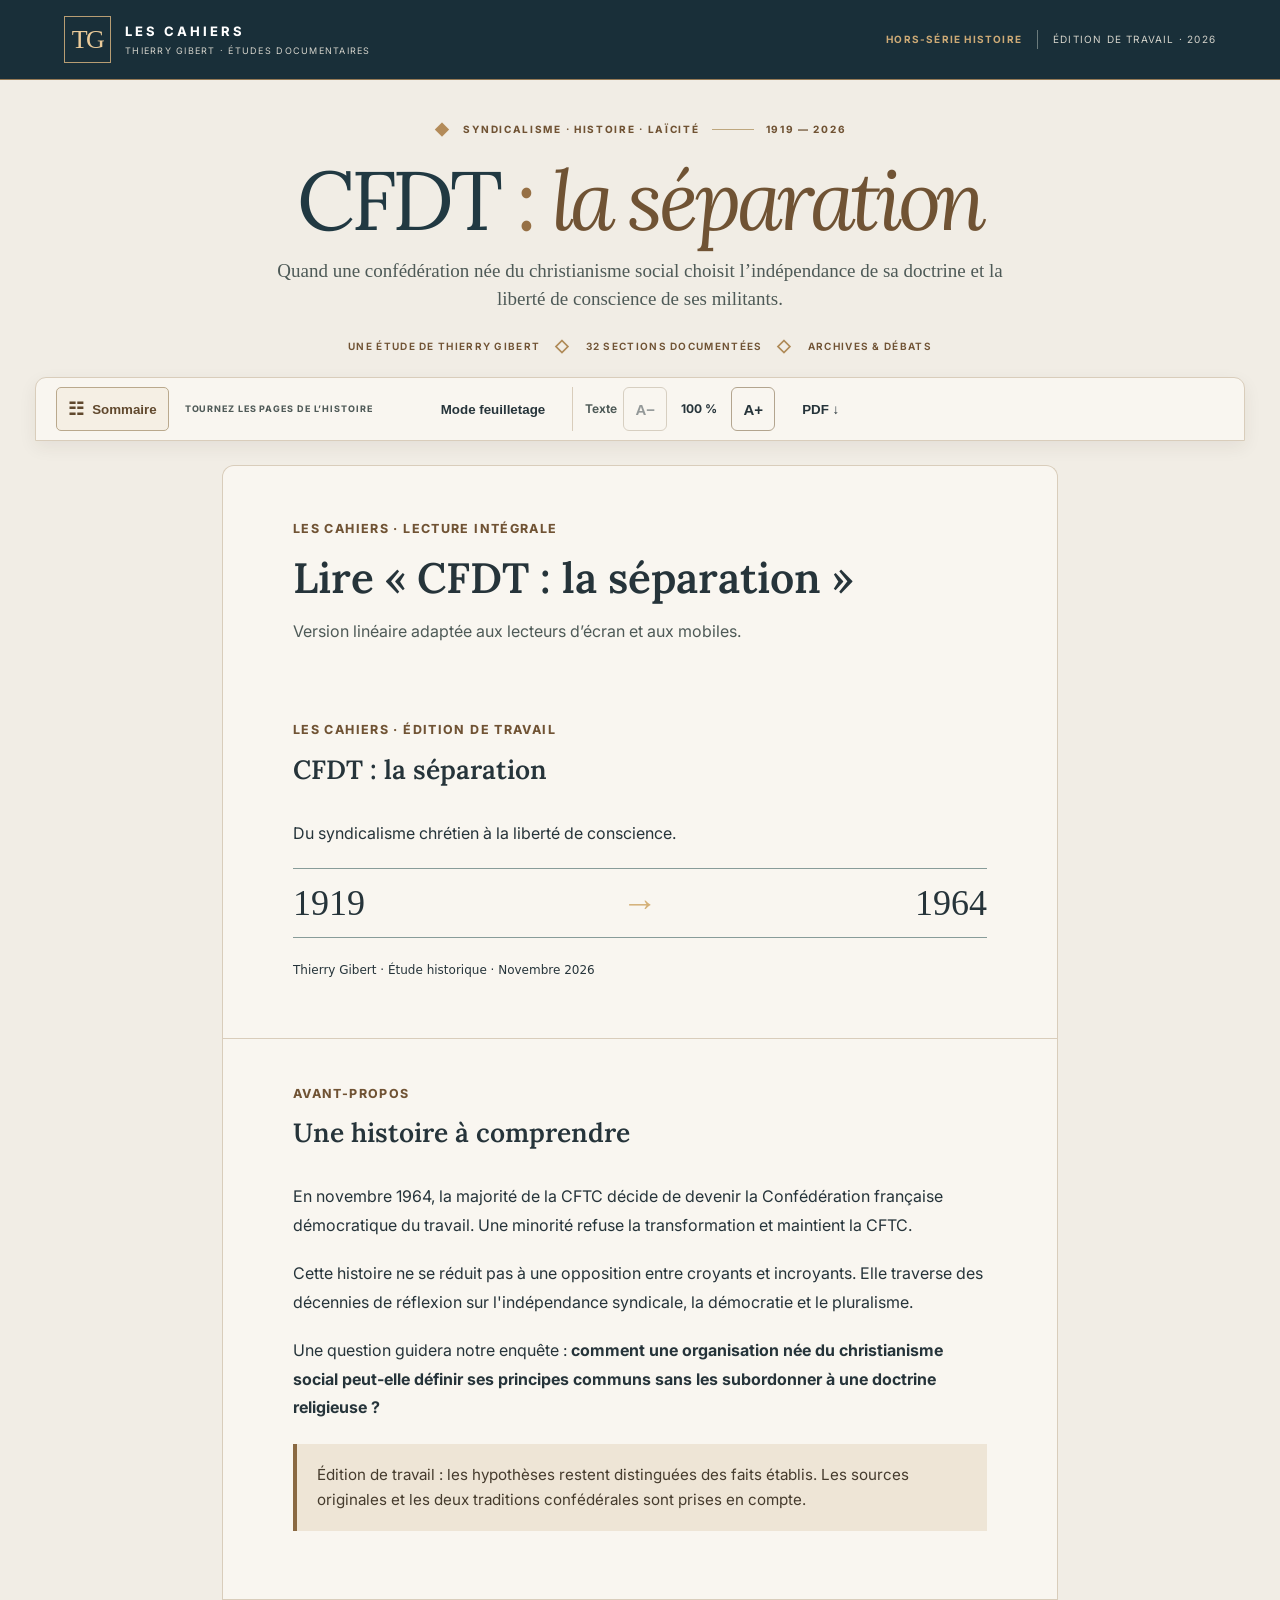
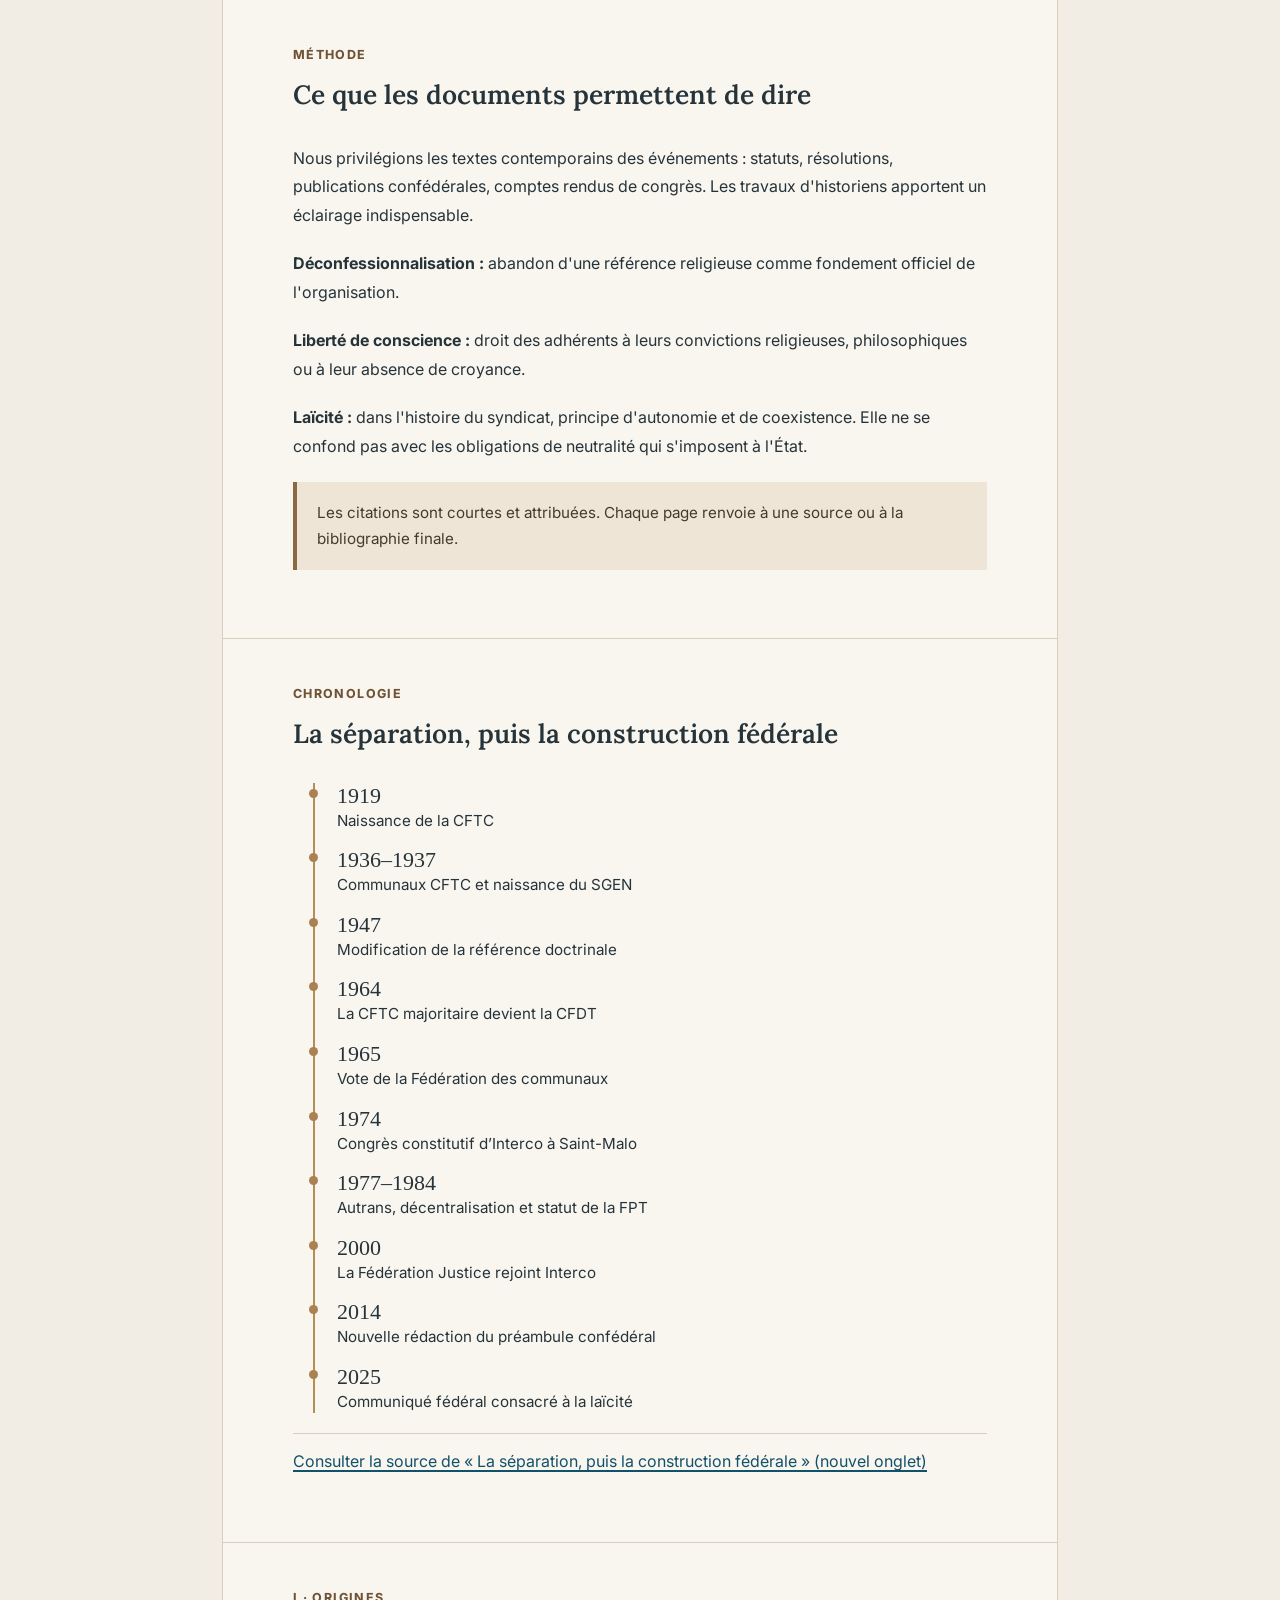
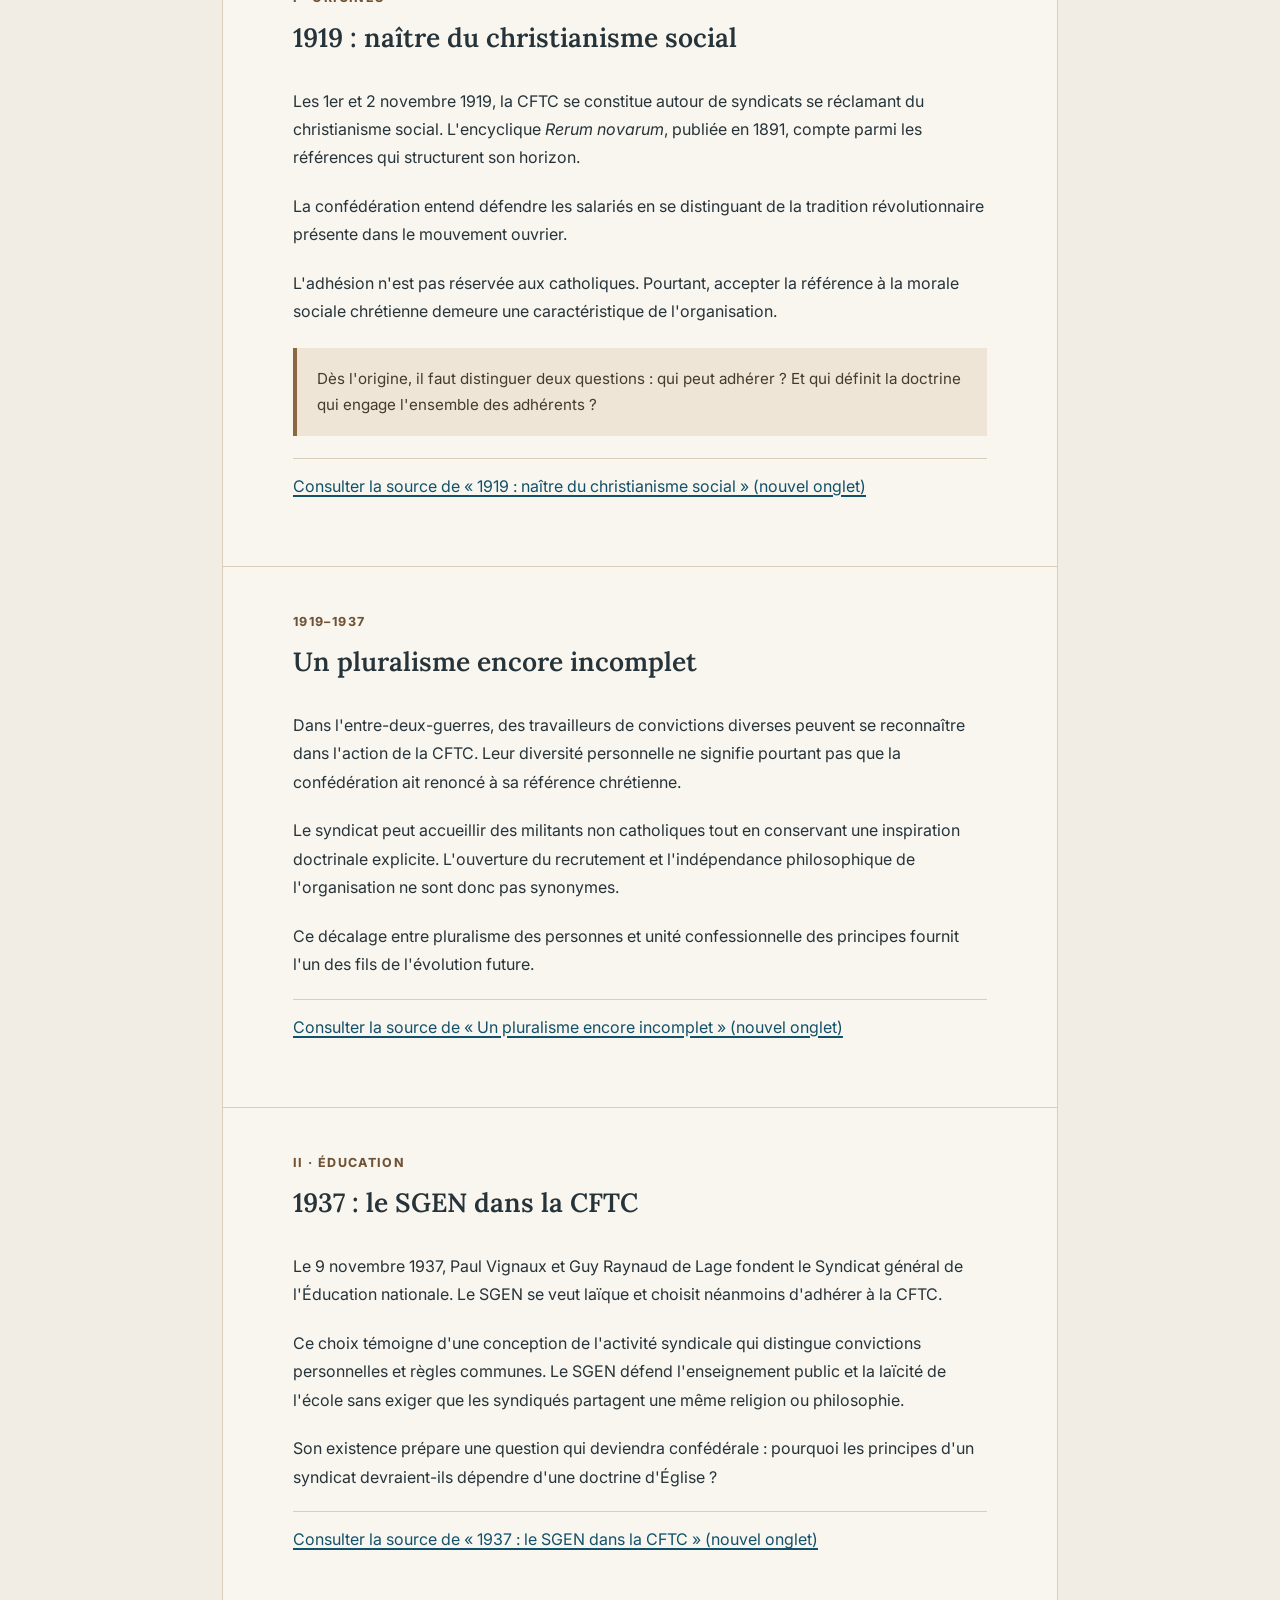
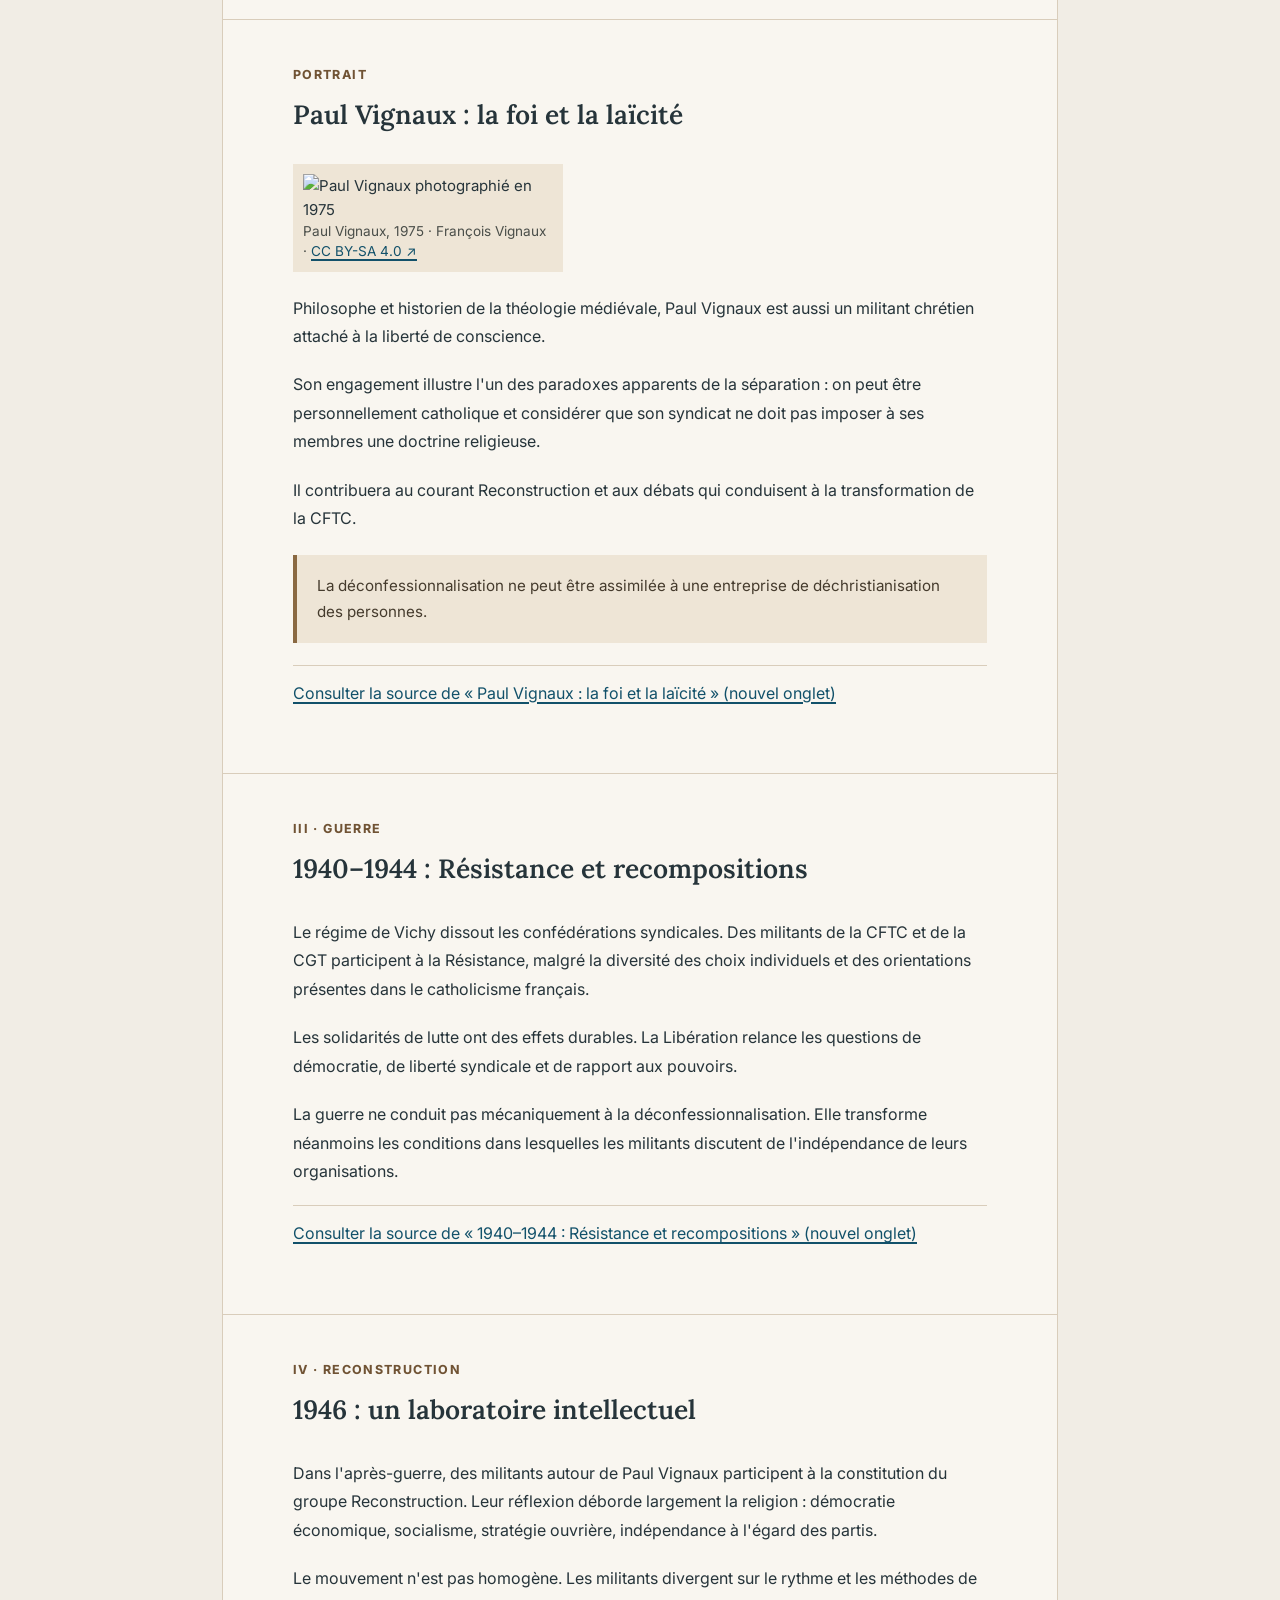
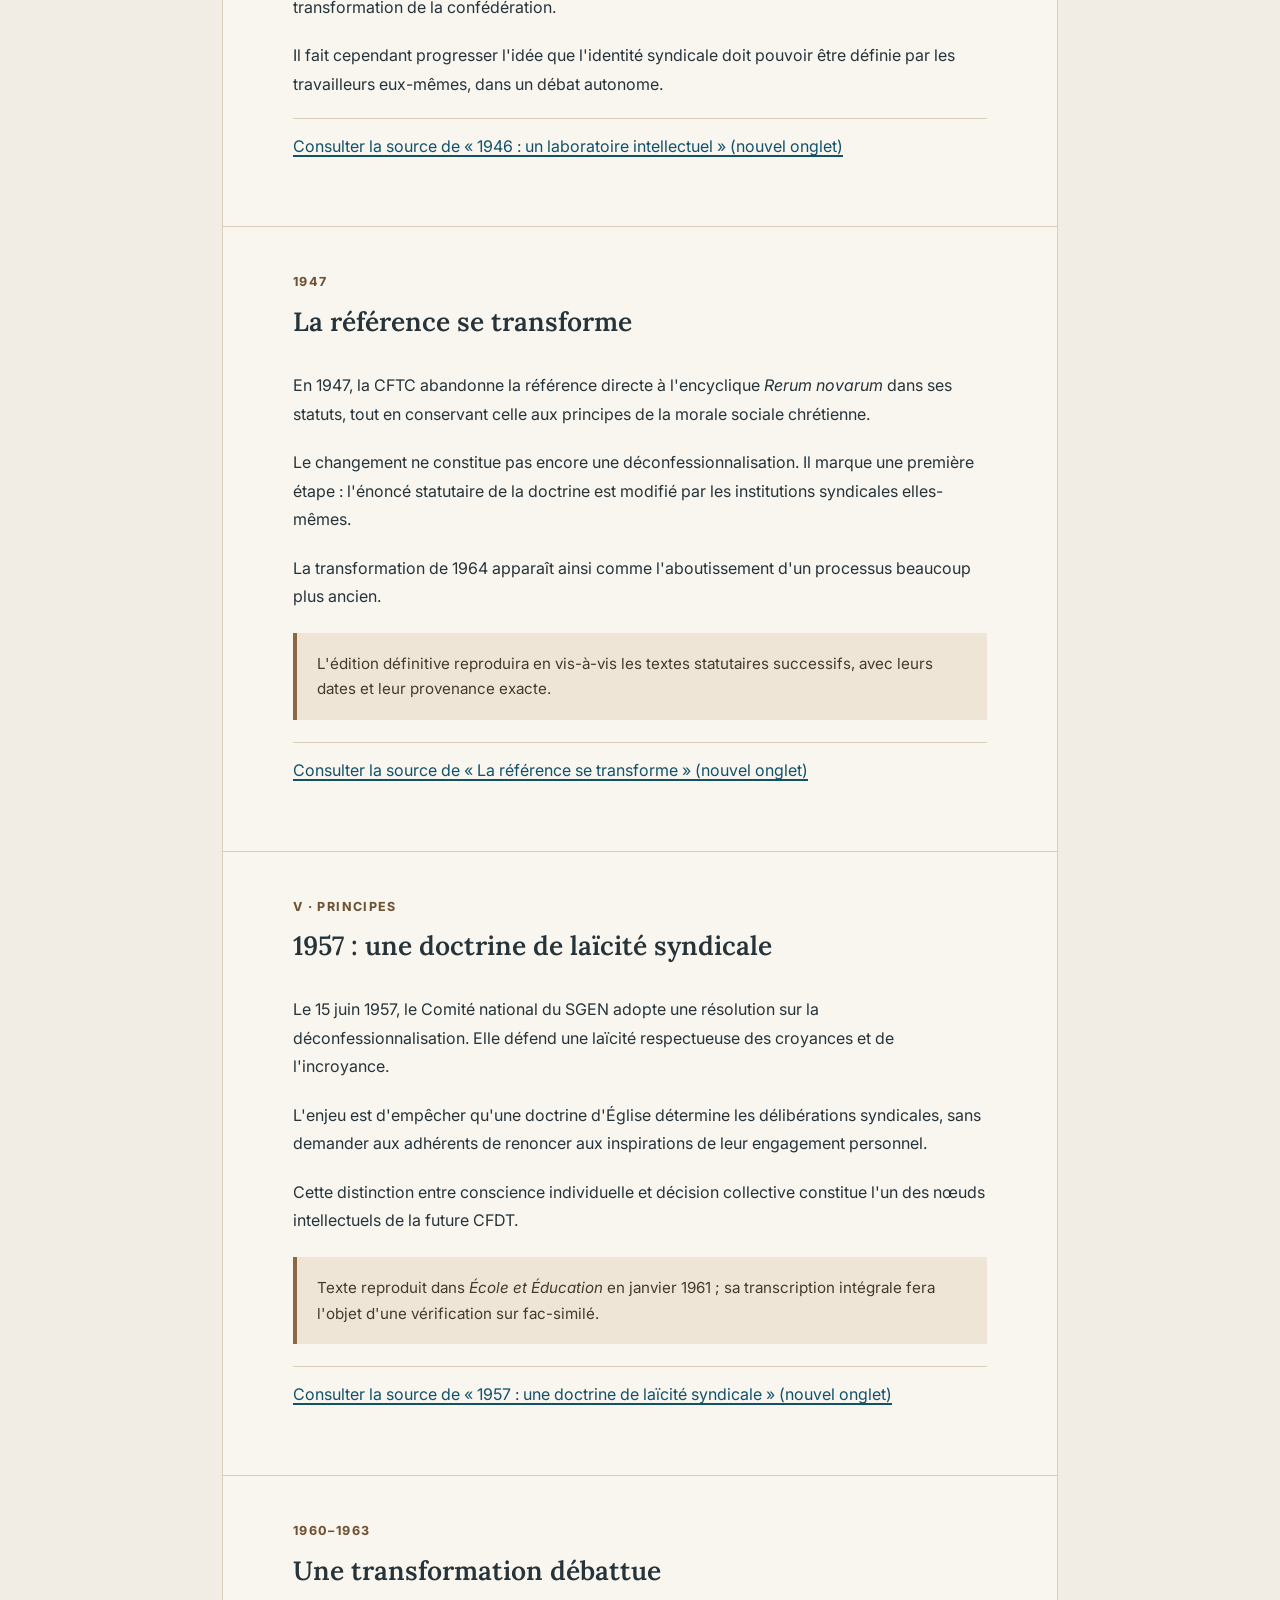
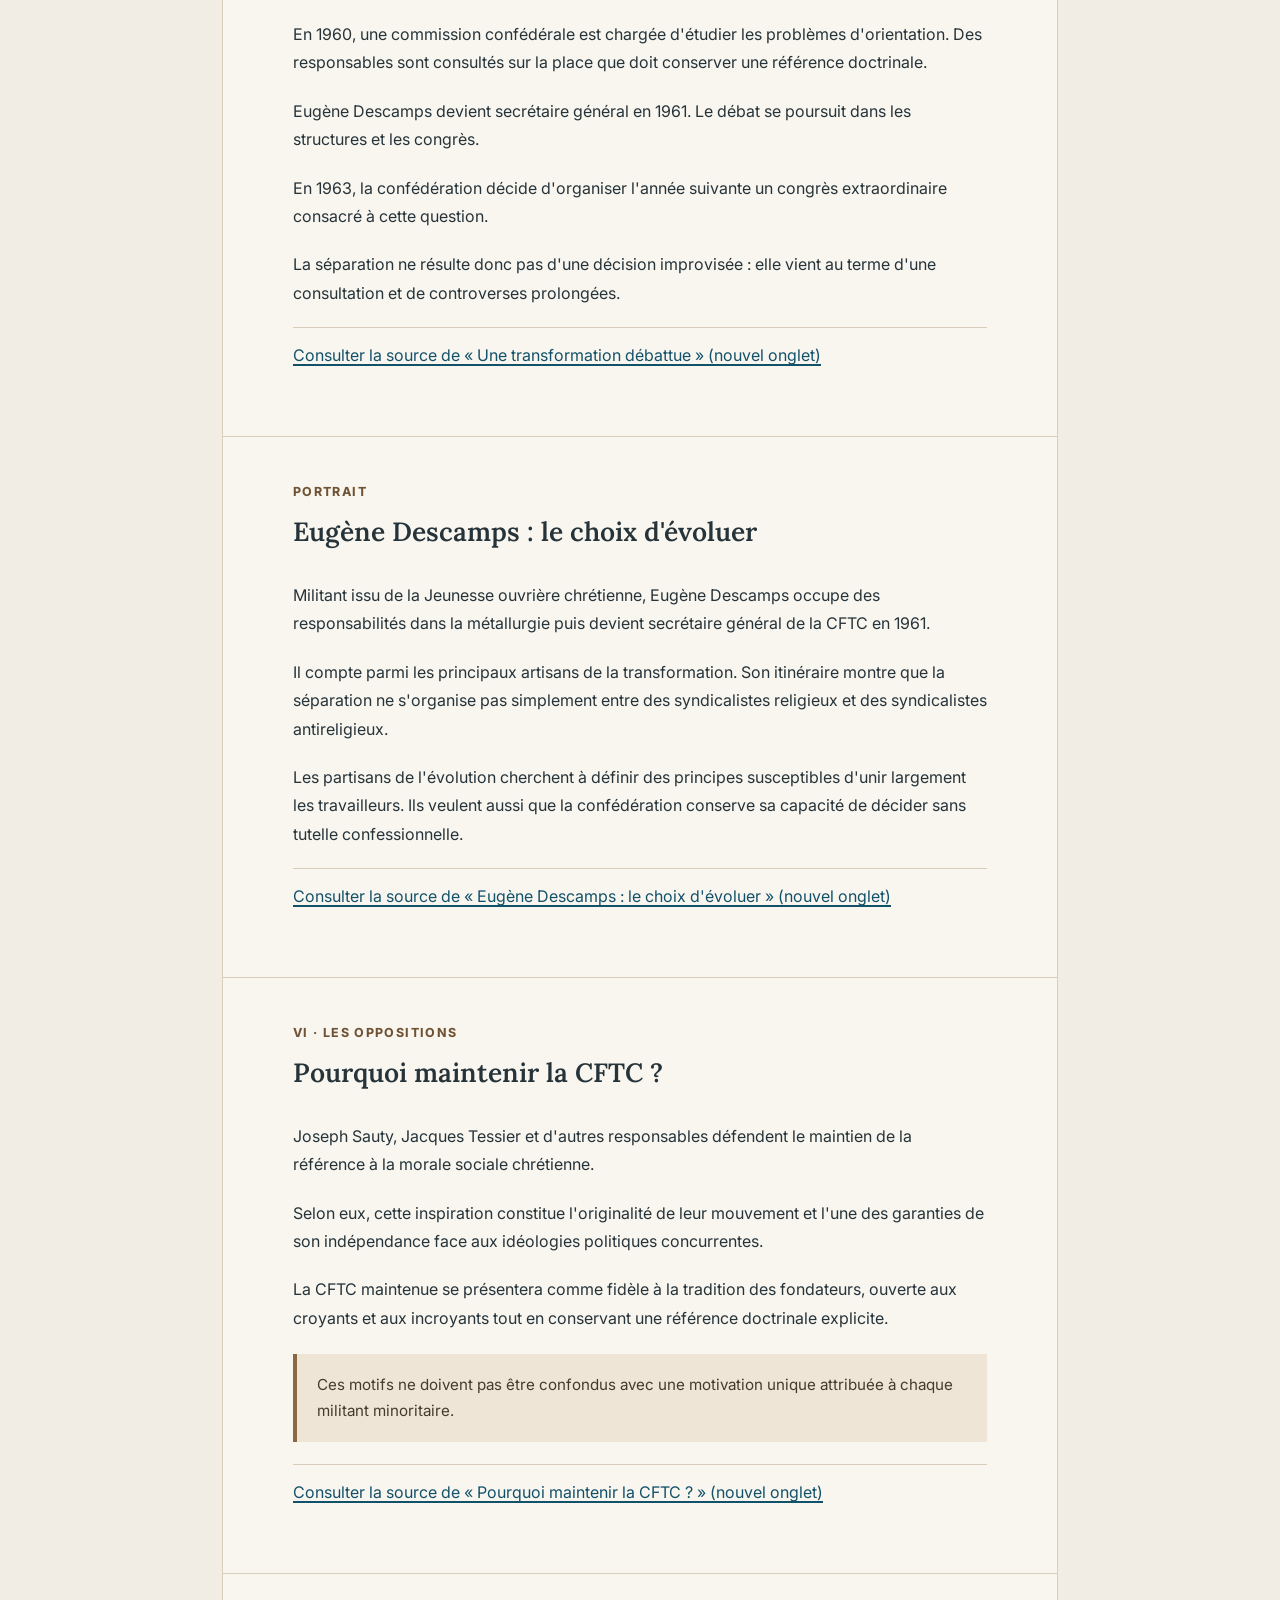
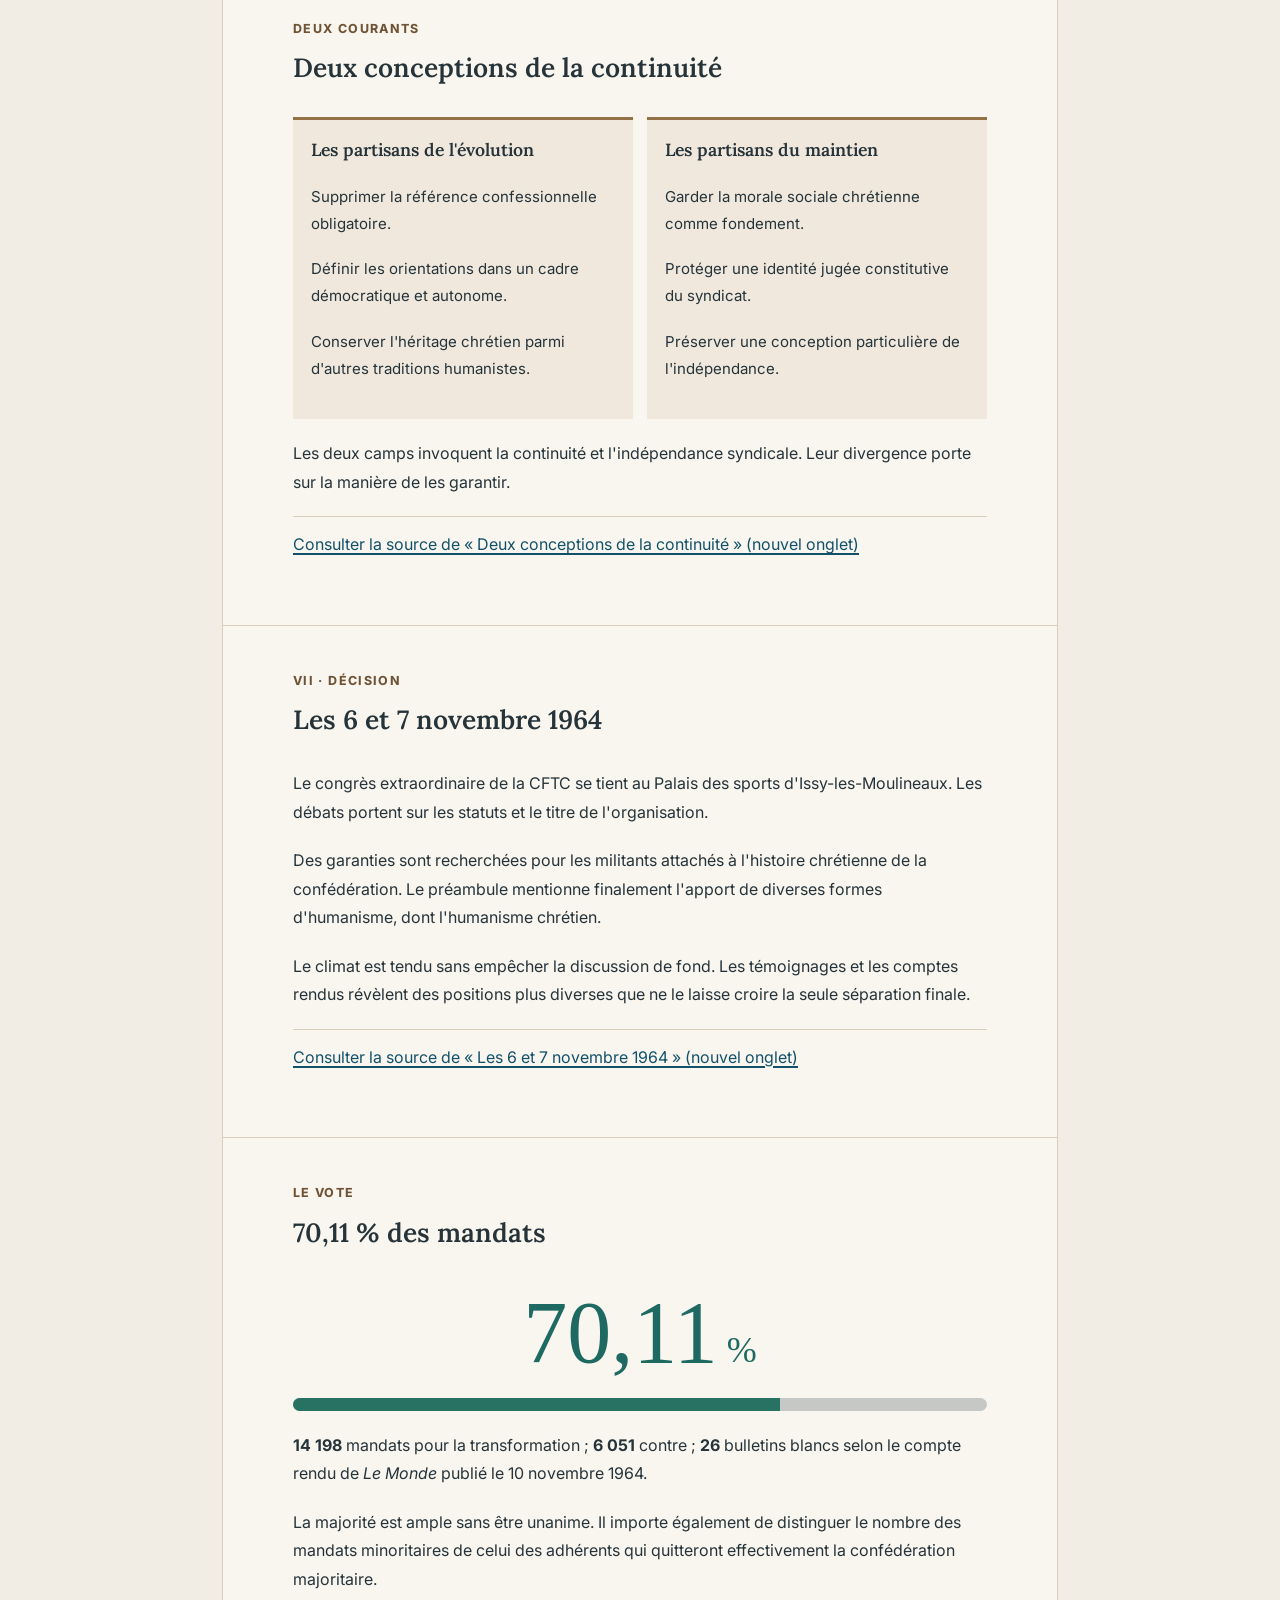
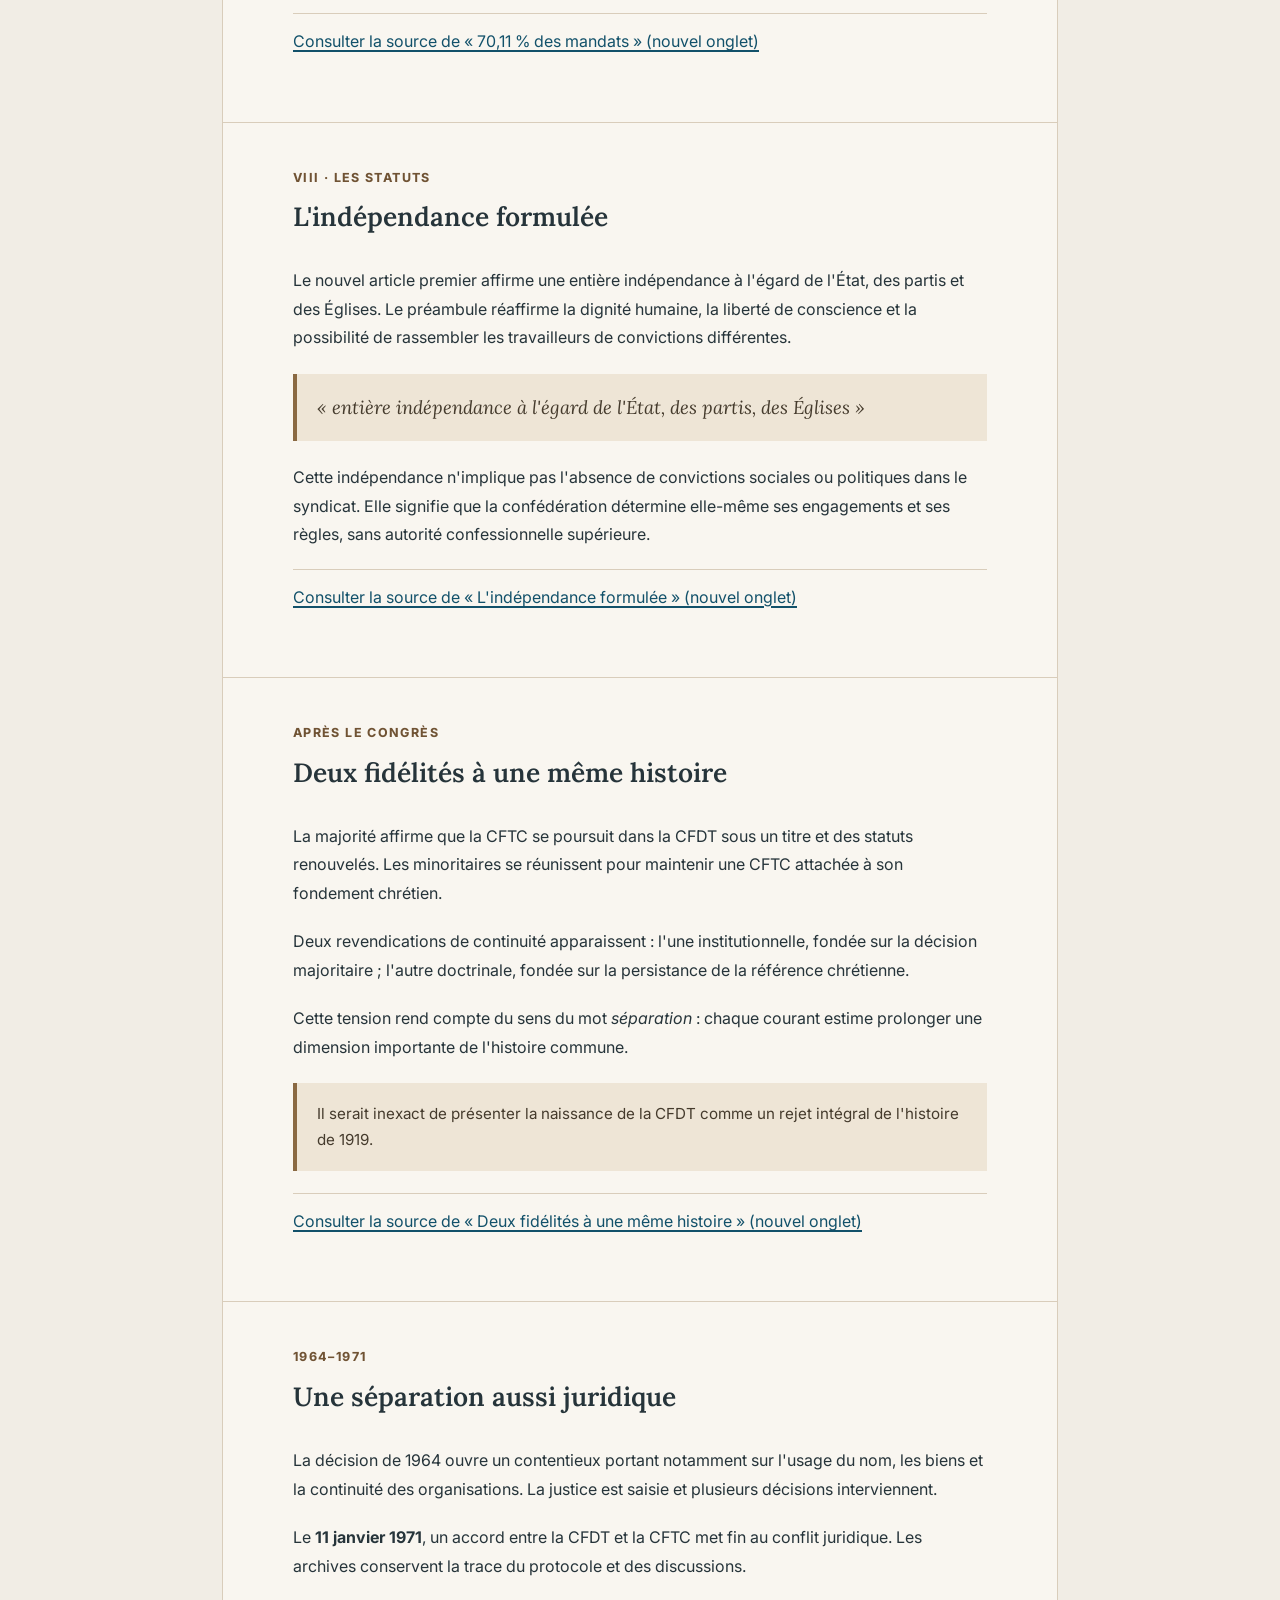
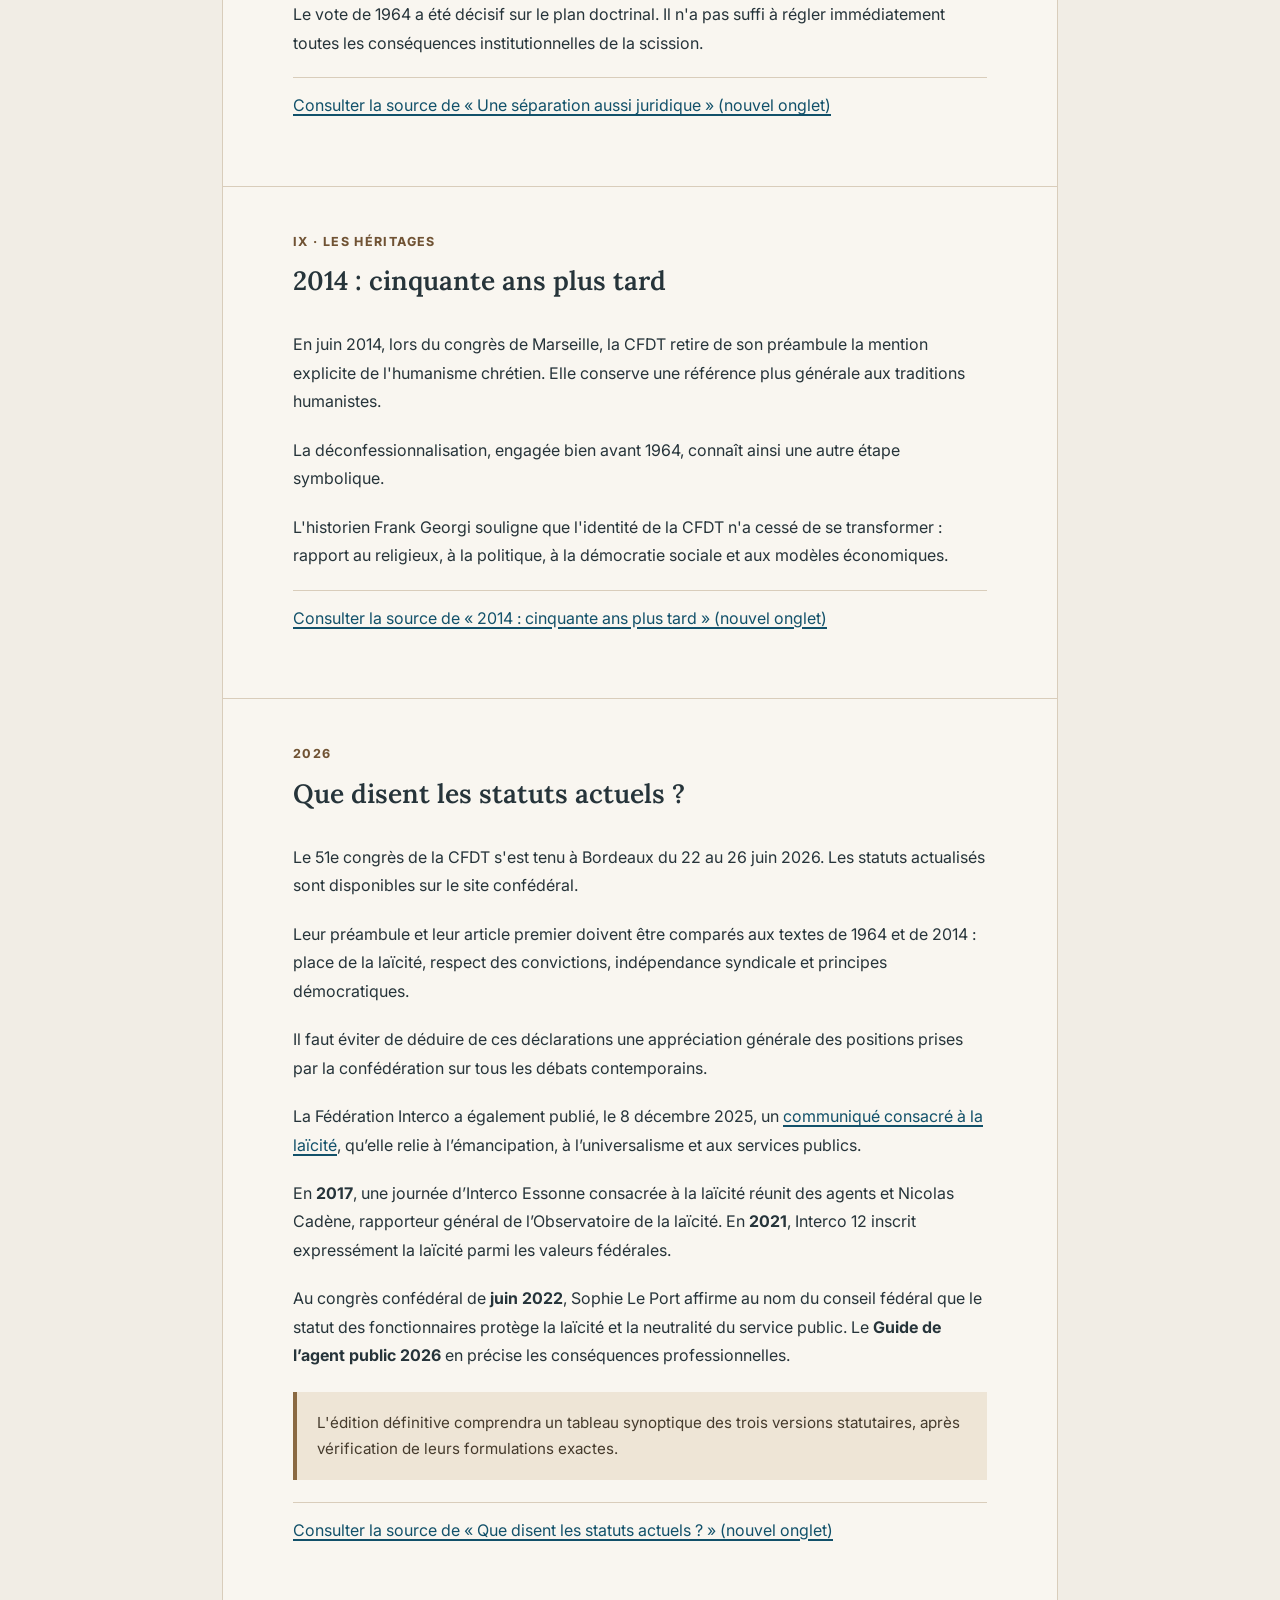
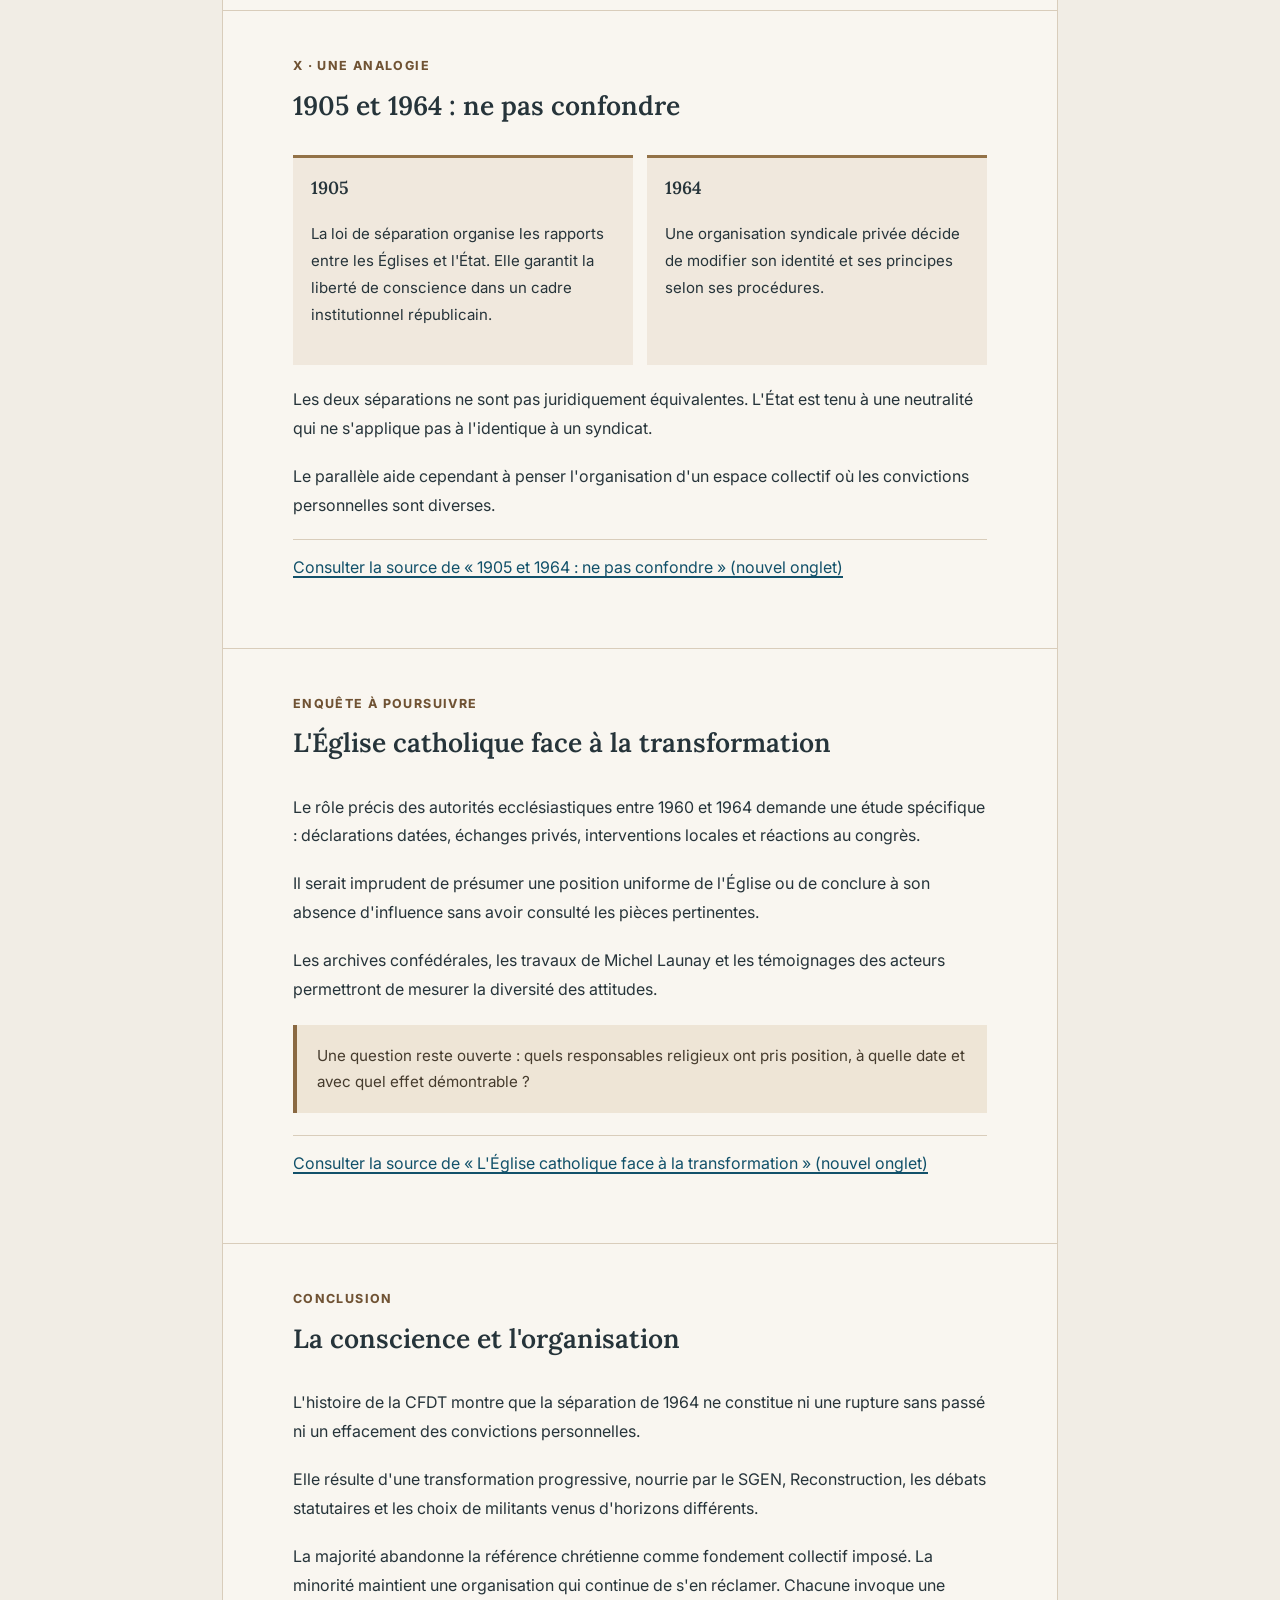
==== apercu-cfdt-refonte/index.html @ 105a9942 "Forcer CSS/JS à jour et sécuriser les contrastes de couverture dans l'HTML" ====
<!doctype html>
<html lang="fr">
<head>
<meta charset="utf-8">
<meta name="viewport" content="width=device-width,initial-scale=1,viewport-fit=cover">
<meta name="theme-color" content="#192F39">
<meta name="robots" content="noindex,nofollow">
<meta name="author" content="Thierry Gibert">
<meta name="description" content="CFDT : la séparation, un cahier historique à feuilleter sur la déconfessionnalisation de la CFTC, le congrès de 1964 et la liberté de conscience.">
<meta property="og:type" content="article">
<meta property="og:title" content="CFDT : la séparation — Les Cahiers">
<meta property="og:description" content="1919–1964. L'histoire d'une séparation qui fut aussi une naissance.">
<title>CFDT : la séparation · Les Cahiers de Thierry Gibert</title>
<style>

:root{--ink:#1c3440;--gold:#b28a51;--paper:#f7f2e9;--night:#132c38}
*{box-sizing:border-box}body{margin:0;background:#e9ebe9;color:var(--ink);font:15px/1.55 system-ui,-apple-system,Arial,sans-serif}
a{color:#276075;text-underline-offset:3px}button,a{touch-action:manipulation}button:focus-visible,a:focus-visible{outline:3px solid var(--gold);outline-offset:3px}
header{background:var(--night);color:#f8f3e9;padding:15px clamp(16px,4vw,60px);display:flex;justify-content:space-between;gap:15px;flex-wrap:wrap;align-items:center}header strong{font-size:12px;letter-spacing:.17em}header a{color:#f1dcaa;font-size:13px}
main{max-width:1240px;margin:auto;padding:20px 10px}.intro{max-width:1000px;margin:auto;padding:0 12px}.eyebrow{font-size:11px;letter-spacing:.17em;color:#976c3b;text-transform:uppercase;font-weight:750}.intro h1{font:normal clamp(32px,5vw,53px)/1.08 Georgia,serif;margin:8px 0}.intro p{color:#546672}
.toolbar{display:flex;align-items:center;justify-content:center;flex-wrap:wrap;gap:7px;margin:18px 0}.toolbar button{min-height:42px;background:#fff;color:var(--ink);border:1px solid #acbbbc;border-radius:7px;padding:10px 12px;font-weight:650;cursor:pointer}.toolbar .primary{background:var(--night);color:#fff}.toolbar button:disabled{opacity:.4}#count{font-weight:750;min-width:82px;text-align:center}
#stage{background:radial-gradient(ellipse at top,#59727a,#172f3a 65%,#11242e);border-radius:12px;padding:18px 8px;box-shadow:0 18px 30px #18323c45}#shell{height:min(76vh,760px);min-height:480px;display:flex;align-items:center;justify-content:center}#book{margin:auto}
.page{position:relative;background:var(--paper);border:1px solid #d8d0c2;color:var(--ink);overflow:hidden;box-shadow:inset 0 0 0 1px #fff8}.paper{height:100%;padding:27px 29px 40px;display:flex;flex-direction:column}.page .section{color:#8f6a3d;font-weight:800;font-size:10px;letter-spacing:.14em;text-transform:uppercase;margin-bottom:10px}
.page h2{font:normal 30px/1.08 Georgia,serif;margin:0 0 19px;letter-spacing:-.02em;color:#14333d}.page p{font-size:13.8px;line-height:1.59;margin:0 0 13px;hyphens:auto}.page ul{padding-left:18px}.page li{margin:0 0 10px;font-size:13px;line-height:1.52}
.page blockquote{font:italic 22px/1.3 Georgia,serif;border-block:1px solid #c5b5a0;margin:14px 0;padding:17px 0;color:#2b5960}.page .note{background:#ede2d0;border-left:3px solid #b49360;padding:10px 12px;font-size:12.3px;line-height:1.45;margin:8px 0 12px}
.page .source{font-size:10.2px;margin-top:auto;padding-top:9px;color:#586c70}.folio{position:absolute;left:29px;right:29px;bottom:11px;border-top:1px solid #d3c8b8;padding-top:6px;display:flex;justify-content:space-between;font-size:9px;letter-spacing:.04em;color:#637078;text-transform:uppercase}
.page.cover{background:linear-gradient(145deg,#102b38,#27444e);color:#fff}.cover h2{font-size:56px;color:#fff;margin:50px 0 25px}.cover .section{color:#e2c58b}.cover .line{width:72px;height:3px;background:#d6ac63;margin:0 0 32px}.cover p{font:italic 23px/1.3 Georgia,serif;color:#e5d6bd}.cover .folio{color:#d9c5a1;border-color:#6b8084}
.years{margin-top:auto;font:36px Georgia,serif;display:flex;justify-content:space-between;border-block:1px solid #889c99;padding:13px 0}.years span{color:#d4b077}
.timeline{border-left:2px solid #b58e54;margin-left:20px;padding-left:22px}.timeline div{position:relative;margin-bottom:15px;font-size:12px}.timeline div:before{content:"";position:absolute;left:-28px;top:6px;width:9px;height:9px;background:#aa8151;border-radius:50%}.timeline strong{display:block;font:22px Georgia,serif;color:#23515e}
.split{display:grid;grid-template-columns:1fr 1fr;gap:10px}.split>div{background:#eae0d0;padding:11px;border-top:3px solid var(--gold)}.split h3{font:19px Georgia,serif;margin:0 0 12px}.split p{font-size:12px}
.stat{font:85px Georgia,serif;text-align:center;color:#1e6a62;margin:15px 0}.stat small{font-size:36px}.bar{height:13px;background:#c5c8c5;overflow:hidden;border-radius:20px;margin:4px 0 20px}.bar:before{content:"";display:block;background:#287263;height:100%;width:70.11%}
.sources li{overflow-wrap:anywhere;font-size:12px}.sources a{font-weight:650}
.caption{max-width:960px;margin:16px auto;color:#526974;font-size:13px}
#readall{display:none;max-width:850px;margin:20px auto}#readall .page{width:100%;height:auto;min-height:640px;margin:0 0 15px;box-shadow:0 4px 15px #0002}#readall .paper{min-height:640px;padding:40px 45px 58px}#readall .page p{font-size:16px}#readall .folio{bottom:12px}
body.reading #stage{display:none}body.reading #readall{display:block}
#printbook{display:none}
footer{text-align:center;padding:25px 12px;color:#617179;font-size:12px}
@media(max-width:700px){main{padding:15px 5px}.toolbar button{padding:10px 8px;font-size:12px}#shell{height:min(71vh,670px);min-height:420px}#stage{padding:14px 4px}.paper{padding:23px 21px 40px}.page h2{font-size:25px}.page p{font-size:13px}.page li{font-size:12px}.cover h2{font-size:43px}#readall .paper{padding:30px 24px 54px}#readall .page p{font-size:15px}}
@media print{@page{size:A5;margin:0}header,main,footer{display:none!important}body{background:#fff}#printbook{display:block!important}#printbook .page{width:148mm!important;height:210mm!important;break-after:page;page-break-after:always;border:none;box-shadow:none}#printbook .paper{padding:12mm 11mm 16mm}#printbook .page p{font-size:12px;line-height:1.47}}


/* Les Cahiers · Direction artistique v2 · CFDT : la séparation */
:root{
 --bg:#f0ede6;--ink:#18313a;--ink2:#52666b;--midnight:#142e39;
 --deep:#0e2631;--sepia:#b58d55;--paper:#fffaf0;--line:#d7cebe;
 --serif:"Iowan Old Style","Baskerville","Palatino Linotype",Georgia,serif;
 --sans:system-ui,-apple-system,"Segoe UI",sans-serif
}
html{scroll-behavior:smooth}
body{background:var(--bg);color:var(--ink);font-family:var(--sans)}
.skip{position:absolute;left:1rem;top:-100px;z-index:100;background:#fff;color:#122934;padding:10px 15px}.skip:focus{top:10px}
.mast{background:#152f3a;border-bottom:1px solid #465861;color:#d9e1df;min-height:80px;padding:12px clamp(18px,5vw,72px);display:flex;align-items:center;justify-content:space-between}
.mast-brand{display:flex;align-items:center;gap:14px;color:#fff;text-decoration:none}
.mast-brand:hover{color:#fff}
.brand-monogram{height:47px;width:47px;display:grid;place-items:center;border:1px solid var(--sepia);font:26px/1 var(--serif);color:#d3b17d;letter-spacing:-.06em}
.mast-brand strong{font-size:13px;font-weight:750;letter-spacing:.23em;display:block}
.mast-brand small{display:block;color:#c1c9c7;font-size:9px;letter-spacing:.14em;margin-top:3px}
.mast-meta{display:flex;gap:15px;align-items:center;letter-spacing:.12em;font-size:10px;color:#c6ccca}
.series{color:#cdaa76;font-weight:700}.mast-divider{width:1px;height:19px;background:#6b7b7c}
main{max-width:1390px;padding:0 clamp(12px,3vw,35px) 40px}
.editorial-intro{max-width:1140px;margin:0 auto;text-align:center;padding:38px 0 19px}
.intro-kicker{display:flex;gap:12px;align-items:center;justify-content:center;letter-spacing:.17em;font-size:10px;font-weight:750;color:#85613c}
.intro-kicker .ornament{font-size:15px;color:#b38b59}.intro-line{height:1px;width:42px;background:#bea77e}
.editorial-intro h1{font:normal clamp(40px,6.8vw,83px)/1.02 var(--serif);letter-spacing:-.05em;color:#1c3a42;margin:17px 0 14px}
.editorial-intro h1 em{font-weight:normal;color:#9a754b;letter-spacing:-.055em}
.title-divider{font-weight:400;color:#967045}
.intro-deck{font:normal clamp(16px,1.65vw,19px)/1.48 var(--serif);color:#50666b;max-width:760px;margin:0 auto 22px}
.intro-byline{display:flex;justify-content:center;align-items:center;gap:14px;flex-wrap:wrap;font-size:10px;color:#7a7d76;letter-spacing:.13em;font-weight:650}
.tiny-diamond{color:#ae8955;font-size:15px}.reading-shell{position:relative;max-width:1270px;margin:auto}
.read-controls{min-height:62px;border:1px solid #d7d0c4;background:#faf7f1;display:grid;grid-template-columns:1fr auto 1fr;gap:16px;align-items:center;padding:9px clamp(10px,1.6vw,24px);border-radius:11px 11px 0 0;box-shadow:0 4px 17px #1d393712}
.control-side{display:flex;align-items:center;gap:16px}
.control-hint{color:#97968d;letter-spacing:.1em;font-weight:750;font-size:9px;white-space:nowrap}
.right-controls{justify-content:flex-end}
.read-controls button,.below-actions button{background:transparent;color:#27434d;border:0;padding:10px 11px;cursor:pointer;border-radius:5px;transition:background .15s ease,color .15s ease;font-weight:650;min-height:42px}
.read-controls button:hover,.below-actions button:hover{background:#eee9df;color:#182f39}
.read-controls .toolbar{margin:0;gap:5px}
.read-controls .toolbar button{border:1px solid #d5d0c7;background:#fff;padding:10px 13px;font-weight:650;white-space:nowrap}
.read-controls .toolbar button.primary{color:#fff;background:#1a414c;border-color:#1a414c}
.read-controls .toolbar button.primary:hover{background:#0f303a}
.read-controls .toolbar button:disabled{opacity:.25}
.read-controls #count{font:700 13px var(--sans);letter-spacing:.04em;color:#30515b;min-width:78px}
.control-index{border:1px solid #d5cbb9!important;color:#82603e!important;background:#f5efe4!important}
.control-index span{font-size:18px;vertical-align:-1px;padding-right:4px}
.reading-progress{height:3px;background:#d6d1c6}
.reading-progress span{display:block;background:linear-gradient(90deg,#8f6539,#caa46c);width:3.57%;height:100%;transition:width .25s ease}
.toc-panel{background:#fffaf1;border:1px solid #d7c8af;border-top:0;padding:22px 25px;box-shadow:0 13px 30px #10272d29}
.toc-panel[hidden]{display:none!important}
.toc-header{display:flex;justify-content:space-between;align-items:center;border-bottom:1px solid #d3c6b5;margin-bottom:15px}
.toc-header h2{font:normal 27px var(--serif);margin:0 0 12px}.toc-header button{border:0;background:transparent;font-size:20px;padding:7px 12px;cursor:pointer}
.toc-grid{display:grid;grid-template-columns:repeat(4,minmax(0,1fr));gap:6px 14px}
.toc-grid button{display:flex;align-items:baseline;gap:8px;width:100%;text-align:left;padding:10px 5px;background:transparent;border:0;border-bottom:1px solid #e5dbcc;cursor:pointer;color:#233b45;font:500 12px/1.4 var(--sans)}
.toc-grid button:hover{color:#986f3b;background:#f5eee2}
.toc-grid button strong{color:#ab885e;font:normal 11px var(--sans);min-width:21px}
#stage{border-radius:0 0 11px 11px;background:radial-gradient(ellipse at 50% -16%,#677c7c 0%,#314d56 27%,#102936 80%);position:relative;overflow:hidden;padding:28px 36px 18px;box-shadow:0 25px 44px #16353b2d}
#stage::before{content:"";position:absolute;inset:0;pointer-events:none;opacity:.20;background:repeating-linear-gradient(90deg,transparent 0,transparent 68px,#dce0d60c 69px,#dce0d60c 70px)}
#shell{min-height:475px;height:min(75vh,782px);position:relative;z-index:1}
#book{filter:drop-shadow(0 20px 19px #051a2490)}
.stage-stamp{position:absolute;top:50%;left:20px;writing-mode:vertical-rl;transform:translateY(-50%) rotate(180deg);font-size:9px;letter-spacing:.22em;color:#b8c7c4;opacity:.65}
.stage-footer{position:relative;z-index:1;max-width:1100px;margin:3px auto 0;color:#d0d5cd;display:flex;justify-content:space-between;align-items:center;gap:20px;font-size:9px;letter-spacing:.12em}
.stage-footer p{font-size:11px;letter-spacing:0;color:#c6d3d1;margin:0}
.decor-line{color:#b39260}
.page{background:var(--paper);border-color:#ded2bf}
.page::after{content:"";position:absolute;inset:0;z-index:1;pointer-events:none;background:repeating-linear-gradient(145deg,transparent 0,transparent 3px,#a98a5a02 4px,#a98a5a02 5px)}
.page .paper{padding:30px 30px 50px;position:relative;z-index:2}
.page .section{color:#986d37;font-size:10px;letter-spacing:.19em;margin-bottom:12px;display:flex;align-items:center;gap:8px}
.page .section:before{content:"";display:block;width:18px;height:1px;background:#b9945b}
.page h2{font:normal 30px/1.1 var(--serif);color:#173640;margin:0 0 20px;letter-spacing:-.027em}
.page p{font:normal 14px/1.66 var(--serif);margin-bottom:14px;hyphens:auto;text-align:left}
.page p strong{font-weight:700;color:#1c3942}
.page .paper > p:first-of-type:not(.special-text)::first-letter{initial-letter:2;font-weight:600;color:#936b3e;padding-right:4px}
.page .source{font:10.5px/1.4 var(--sans);margin-top:auto;padding:11px 0 0;border-top:1px solid #e0d7cb;color:#677879;overflow-wrap:anywhere}
.page .source a{color:#3a6771}
.page .folio{left:30px;right:30px;bottom:13px;color:#7e827a;border-top:1px solid #d5ccba;letter-spacing:.07em}
.page .folio span:last-child{font-variant-numeric:tabular-nums;color:#967045;font-weight:700}
.page .note{border-left:2px solid #b98a49;background:#efe6d8;padding:11px 14px;font:12px/1.56 var(--sans);color:#5d5548}
.page blockquote{color:#38626b;font:italic 23px/1.26 var(--serif);border-color:#b99e78;padding:20px 0}
.page.cover{background:#18333e;border:none;box-shadow:inset 0 0 0 1px #c39d67}
.page.cover::before{content:"";position:absolute;right:-12%;top:3%;width:60%;height:95%;border-left:1px solid #b08b5270;background:linear-gradient(155deg,#d9c9a70f,#a3764c0b),repeating-linear-gradient(155deg,transparent 0,transparent 21px,#d9c9a70b 22px,#d9c9a70b 23px)}
.page.cover .paper{padding:36px 35px 58px}
.page.cover .section{color:#d5b377;font-size:11px}
.page.cover h2{color:#fff;font:normal 54px/.99 var(--serif);letter-spacing:-.06em;max-width:340px;margin:57px 0 19px;text-wrap:balance}
.page.cover h2:after{content:"HISTOIRE DE LA LAÏCITÉ SYNDICALE";font:650 10px/1.3 var(--sans);color:#c8a16a;letter-spacing:.19em;display:block;margin-top:13px}
.page.cover p{color:#f2e6d3;font:italic 24px/1.32 var(--serif);max-width:300px}
.page.cover p[style]{font:600 10px/1.5 var(--sans)!important;color:#c4ab7d!important;letter-spacing:.09em}
.page.cover .years{color:#e8d8b8;border-color:#7e9188;font-size:34px;margin-top:auto}
.page.cover .folio{border-color:#69828a;color:#bccaca}
.page.chapter{background:linear-gradient(160deg,#f2ebe0,#fffaf0 50%)}
.page.chapter .section{color:#a07745}
.page.chapter h2:before{content:attr(data-epoch);display:block;color:#c9b598;font:normal 51px/.9 var(--serif);letter-spacing:-.06em;margin:1px 0 17px}
.page.portrait .portrait-figure{margin:1px 0 15px;padding:9px;background:#eadfca;border:1px solid #d3c0a0}
.page.portrait .portrait-figure img{width:100%;height:180px;display:block;object-fit:cover;object-position:center 33%;filter:grayscale(1) sepia(.12)}
.page.portrait .portrait-figure figcaption{font:9px/1.3 var(--sans);color:#6a5d4a;margin-top:6px}
.page.portrait .portrait-figure figcaption a{color:#695440}
.page.portrait p{font-size:12.8px;line-height:1.53;margin-bottom:9px}
.page.portrait .source{font-size:9px}
.page.timeline-page .timeline{margin-top:10px}
.page.timeline-page .timeline strong{color:#956e3e;font-size:21px}
.page.timeline-page .timeline div{line-height:1.4;margin-bottom:13px}
.page.dual-page .split{gap:10px}.page.dual-page .split>div{background:#f0e8d9;border-top:2px solid #aa7c43;box-shadow:inset 0 0 0 1px #e6dac7}
.page.dual-page .split h3{font:normal 18px var(--serif);color:#24464e}
.page.dual-page .split p{font:12px/1.54 var(--sans)}
.page.vote-page{background:linear-gradient(155deg,#14333e,#204852)}
.page.vote-page h2,.page.vote-page p,.page.vote-page .folio{color:#f7efe1}
.page.vote-page .section,.page.vote-page .source,.page.vote-page .source a{color:#e3c18d}
.page.vote-page .stat{color:#e6c38e;margin:35px 0 15px;font-size:93px}
.page.vote-page .bar{background:#63777a;border-radius:0;height:10px}
.page.vote-page .bar:before{background:#ddb376}
.page.vote-page .folio{border-color:#638089}
.page.vote-page p strong{color:#f8d6a8}
.page.final-page{background:linear-gradient(135deg,#15313d,#254a53)}
.page.final-page h2,.page.final-page p{color:#fbf2e1}
.page.final-page .section{color:#d9b377}
.page.final-page blockquote{font:italic 29px/1.24 var(--serif);color:#edce95;border-top:1px solid #8da4a0;border-bottom:1px solid #8da4a0}
.page.final-page .folio{color:#e1d5bc;border-color:#688187}
.page.sources-page .paper{padding-top:28px}
.page.sources-page li{font:12px/1.55 var(--sans)}
.page.sources-page .section{color:#8b6840}
#book .page{backface-visibility:hidden}
#book.simple{display:block;width:min(100%,430px)}#book.simple .page{width:100%;min-height:608px;height:auto!important}#book.simple .page[hidden]{display:none!important}
#readall{max-width:850px}
#readall .page{background:#fffaf0;min-height:730px}
#readall .page.cover{background:#18333e}
#readall .page.vote-page,#readall .page.final-page{background:#18333e}
#readall .paper{min-height:730px;padding:54px 62px 64px}
#readall .page p{font-size:17px;line-height:1.7}
#readall .page.portrait p{font-size:16px}
#readall .portrait-figure img{height:245px}
#readall .page h2{font-size:42px}
#readall .page.cover h2{font-size:70px}
#readall .page .folio{position:absolute}
#readall .source{font-size:12px}
.below-actions{display:flex;gap:14px;justify-content:center;align-items:center;margin-top:15px}
.below-actions button{font-size:12px;color:#2c5561;border:1px solid #c4c9c3;background:#f7f5ef}
.below-actions span{font-size:11px;color:#7e8581}
.editor-note{max-width:1010px;margin:24px auto;padding:22px 26px;background:#f9f5ec;border-left:3px solid #b28d5a;display:flex;align-items:flex-start;gap:16px}
.note-symbol{font-size:25px;color:#a77d4a}.editor-note strong{font-size:14px;font-weight:700}
.editor-note p{margin:5px 0 0;font-size:13px;line-height:1.65;color:#627078}
.site-footer{border-top:1px solid #ddd4c5;display:flex;justify-content:space-between;max-width:1300px;margin:auto;gap:20px;font-size:11px;letter-spacing:.03em}
body.reading #stage{display:none}body.reading #readall{display:block}body.reading .reading-progress{opacity:.6}
@media(max-width:1050px){
 .read-controls{grid-template-columns:1fr auto;gap:5px}
 .control-hint{display:none}.right-controls{grid-column:1/3;justify-content:center}
 .toc-grid{grid-template-columns:repeat(3,minmax(0,1fr))}
 .stage-stamp{display:none}
}
@media(max-width:720px){
 .mast{padding:13px 16px;min-height:67px}.mast-meta{display:none}.brand-monogram{width:39px;height:39px;font-size:23px}
 .mast-brand strong{font-size:12px}.mast-brand small{font-size:8px}
 .editorial-intro{padding:28px 14px 18px}.editorial-intro h1{font-size:clamp(37px,9.6vw,63px)}
 .intro-kicker{font-size:9px;gap:8px}.intro-line{width:19px}.intro-deck{font-size:16px}
 .intro-byline{font-size:8px;gap:7px;letter-spacing:.09em}
 .read-controls{padding:9px 7px;grid-template-columns:1fr 1fr}
 .read-controls .toolbar{grid-column:1/3;grid-row:1;justify-content:center}
 .read-controls .toolbar button{padding:9px 15px}
 .control-side{grid-row:2}
 .right-controls{grid-column:2;grid-row:2;justify-content:flex-end}
 .control-side:first-child{grid-column:1}
 .read-controls button{font-size:12px;padding:7px 9px}
 .toc-panel{padding:14px}.toc-grid{grid-template-columns:repeat(2,minmax(0,1fr));gap:1px 12px}
 #stage{padding:13px 6px 10px}
 #shell{height:min(68vh,680px);min-height:430px}
 .stage-footer{justify-content:center}.stage-footer>span{display:none}.stage-footer p{font-size:10px;text-align:center}
 .page .paper{padding:23px 21px 42px}
 .page p{font-size:12.6px;line-height:1.57}
 .page h2{font-size:25px;margin-bottom:14px}
 .page .note{font-size:11px}
 .page.cover h2{font-size:43px;margin-top:37px}
 .page.cover p{font-size:20px}
 .page.cover .paper{padding:27px 22px 43px}
 .page .folio{left:21px;right:21px}
 .page.portrait .portrait-figure img{height:145px}
 .page.portrait p{font-size:11.7px}
 .page .sources li{font-size:11px}
 .below-actions{flex-wrap:wrap}.below-actions span{width:100%;text-align:center}
 .editor-note{margin:21px 8px;padding:17px}
 .site-footer{flex-direction:column;gap:7px}
 #readall .paper{padding:38px 27px 62px}
 #readall .page p{font-size:15px}
}
@media(max-width:390px){
 .read-controls .nav-label{display:none}
 .page p{font-size:12px}
 .page h2{font-size:23px}
 .page .source{font-size:9px}
 .page .cover h2{font-size:38px}
}
@media(prefers-reduced-motion:reduce){*,*:before,*:after{scroll-behavior:auto!important;transition-duration:.01ms!important;animation-duration:.01ms!important}}
@media print{
 @page{size:A5;margin:0}
 html,body{background:#fff!important}
 .mast,main,.site-footer{display:none!important}
 #printbook{display:block!important}
 #printbook .page{width:148mm!important;height:210mm!important;min-height:0!important;break-after:page;page-break-after:always;box-shadow:none!important;print-color-adjust:exact;-webkit-print-color-adjust:exact}
 #printbook .page .paper{padding:13mm 12mm 15mm!important}
 #printbook .page h2{font-size:29px!important}
 #printbook .page p{font-size:12px!important;line-height:1.52!important}
 #printbook .page.portrait .portrait-figure img{height:125px}
 #printbook .page .folio{bottom:10px}
}


/* Édition recomposée : garder la densité sans sacrifier la lisibilité */
.composed-page .paper{padding:24px 28px 49px;display:block;height:100%}
.paper-section{position:relative}
.composed-page .section{font-size:9px;letter-spacing:.14em;margin-bottom:7px}
.composed-page h2{font-size:26px;line-height:1.08;margin:0 0 11px}
.composed-page h3{font:normal 19px/1.12 var(--serif);letter-spacing:-.014em;color:#24505a;margin:0 0 9px}
.composed-page p{font-size:13.3px;line-height:1.49;margin:0 0 9px}
.composed-page .primary-section>p:first-of-type::first-letter{font-size:1em;font-weight:inherit;color:inherit;padding:0}
.composed-page .secondary-section{margin-top:11px;padding-top:10px;border-top:1px solid #c9b9a1}
.composed-page .secondary-section .section{margin-bottom:5px}
.composed-page .note{font-size:10.6px;line-height:1.38;padding:8px 10px;margin:7px 0 9px}
.composed-page .module-source{font:9px/1.3 var(--sans);color:#7a7d72;display:flex;justify-content:flex-end;margin:2px 0 1px}
.composed-page .module-source a{color:#456b72;text-decoration:none;border-bottom:1px solid #a4a7a0}
.composed-page .folio{bottom:10px}
.composed-page .split{gap:8px;margin:7px 0}
.composed-page .split>div{padding:9px}
.composed-page .split h3{font-size:16px;margin:0 0 6px}
.composed-page .split p{font-size:10.7px;line-height:1.35;margin:0 0 6px}
.composed-page .portrait-figure{float:right;width:37%;margin:0 0 7px 13px;padding:5px}
.composed-page .portrait-figure img{height:110px;object-fit:cover;object-position:center 29%}
.composed-page .portrait-figure figcaption{font-size:8px;line-height:1.35}
.composed-page .secondary-section:after{content:"";clear:both;display:table}
.composed-page .stat{font-size:57px;line-height:1.0;margin:5px 0}
.composed-page .stat small{font-size:27px}
.composed-page .bar{height:9px;margin:3px 0 10px}
.composed-page.vote-page .module-source a,.composed-page.final-page .module-source a{color:#dfc08d;border-color:#b89c72}
.composed-page.vote-page .secondary-section,.composed-page.final-page .secondary-section{border-color:#7b948d}
.composed-page.vote-page h3,.composed-page.final-page h3{color:#ebd7b4}
.composed-page .closing{padding-top:2px}
.composed-page .closing blockquote{font-size:21px;line-height:1.16;margin:11px 0;padding:10px 0}
.composed-page .closing p{font-size:12.8px}
.composed-page.final-page .note{background:#2f5159;color:#eee1cc;border-left-color:#d7b37a}
.composed-page .paper-section .source{font-size:10px}
/* La couverture reste un manifeste graphique et non une page de texte. */
.page.cover .paper{display:flex;flex-direction:column}
.page.cover .paper-section{display:flex;flex-direction:column;flex:1;min-height:0}
.page.cover .paper-section .years{margin-top:auto}
.page.cover .module-source{display:none}
/* Seules les pages historiquement graphiques conservent une respiration volontaire. */
.page.timeline-page .timeline{margin-top:13px}
.page.timeline-page .timeline div{margin-bottom:17px}
.page.timeline-page .timeline strong{font-size:26px}
.page.sources-page .paper{display:block}
.page.sources-page .paper-section{display:block}
.page.sources-page .sources li{margin-bottom:13px}
.page.sources-page .module-source{display:none}
/* Ajustement progressif en cas de texte long sur une page */
.page.tight.composed-page .paper{padding-top:19px;padding-bottom:42px}
.page.tight.composed-page h2{font-size:23px;margin-bottom:8px}
.page.tight.composed-page h3{font-size:17px;margin-bottom:7px}
.page.tight.composed-page p{font-size:12.3px;line-height:1.40;margin-bottom:7px}
.page.tight.composed-page .secondary-section{margin-top:8px;padding-top:8px}
.page.tight.composed-page .note{font-size:10px;line-height:1.30;padding:6px 9px}
.page.very-tight.composed-page p{font-size:11.7px;line-height:1.32;margin-bottom:5px}
.page.very-tight.composed-page .section{font-size:8.5px;margin-bottom:4px}
.page.very-tight.composed-page .split p{font-size:10.0px}
.page.very-tight.composed-page .portrait-figure img{height:85px}
/* Mode déroulé : typographie de livre numérique, non pas de diapositive */
#readall .composed-page .paper{padding:48px 54px 70px;display:block}
#readall .composed-page .primary-section h2{font-size:40px;margin-bottom:20px}
#readall .composed-page .secondary-section{margin-top:30px;padding-top:25px}
#readall .composed-page .secondary-section h3{font-size:30px;margin-bottom:20px}
#readall .composed-page p{font-size:17px;line-height:1.72;margin-bottom:17px}
#readall .composed-page .note{font-size:14px;line-height:1.6}
#readall .composed-page .portrait-figure{max-width:220px}
#readall .composed-page .portrait-figure img{height:220px}
#readall .composed-page .module-source{font-size:12px}
#readall .composed-page .split p{font-size:15px}
#readall .composed-page .stat{font-size:85px}
@media(max-width:720px){
 .composed-page .paper{padding:19px 19px 40px}
 .composed-page h2{font-size:24px;margin-bottom:9px}
 .composed-page h3{font-size:17px}
 .composed-page p{font-size:12.4px;line-height:1.43;margin-bottom:7px}
 .composed-page .secondary-section{margin-top:9px;padding-top:8px}
 .composed-page .note{font-size:10px;padding:6px 8px;margin:6px 0}
 .composed-page .module-source{font-size:8px}
 .composed-page .portrait-figure img{height:95px}
 .composed-page .stat{font-size:52px}
 .composed-page .split p{font-size:10px}
 #readall .composed-page .paper{padding:35px 24px 59px}
 #readall .composed-page .primary-section h2{font-size:29px}
 #readall .composed-page .secondary-section h3{font-size:24px}
 #readall .composed-page p{font-size:15px;line-height:1.6}
}
@media print{
 #printbook .composed-page .paper{padding:12mm 10mm 14mm!important}
 #printbook .composed-page h2{font-size:25px!important}
 #printbook .composed-page h3{font-size:18px!important}
 #printbook .composed-page p{font-size:11.8px!important;line-height:1.4!important}
 #printbook .composed-page .note{font-size:10px}
 #printbook .composed-page .portrait-figure img{height:100px}
 #printbook .composed-page .module-source{font-size:8px}
}


/* Recherches Interco : visualiser le vote statutaire de 1965 */
.ballot-card{
 display:grid;grid-template-columns:repeat(3,minmax(0,1fr));
 gap:5px;margin:9px 0 11px;padding:10px 8px 7px;
 background:#e9ddc8;border-top:2px solid #af844f;border-bottom:1px solid #c7ad83
}
.ballot-card div{text-align:center;padding:0 4px;border-right:1px solid #c6b092}
.ballot-card div:last-child{border-right:0}
.ballot-card strong{display:block;color:#23515d;font:normal 34px/1 var(--serif)}
.ballot-card span{display:block;color:#666257;font:700 9px/1.25 var(--sans);margin-top:5px}
.composed-page .ballot-card{margin:7px 0 8px;padding:7px 6px}
.composed-page .ballot-card strong{font-size:29px}
.composed-page .ballot-card span{font-size:8.5px}
.timeline-page .timeline div{margin-bottom:11px;line-height:1.19}
.timeline-page .timeline strong{font-size:20px}
#readall .ballot-card strong{font-size:49px}
@media(max-width:720px){
 .composed-page .ballot-card strong{font-size:27px}
 .composed-page .ballot-card span{font-size:8px}
 .page.timeline-page .timeline div{margin-bottom:8px;font-size:11px}
 .page.timeline-page .timeline strong{font-size:18px}
}
@media print{#printbook .ballot-card strong{font-size:28px}}


/* v8 — filets de sécurité de l'édition feuilletable.
   Les pages sont d'abord composées et réparties par le script selon leur hauteur.
   En cas de police agrandie ou de taille de fenêtre atypique, aucun contenu n'est coupé :
   le feuillet concerné peut défiler avant son folio fixe. */
#book .page.overflow-safe .paper{
 height:calc(100% - 42px);
 max-height:calc(100% - 42px);
 padding-bottom:10px!important;
 overflow-y:auto;
 overflow-x:hidden;
 overscroll-behavior:contain;
 scrollbar-width:thin;
 scrollbar-color:#9c8b74 transparent;
}
#book .page.overflow-safe .folio{z-index:5}
#book .page.overflow-safe .paper::-webkit-scrollbar{width:5px}
#book .page.overflow-safe .paper::-webkit-scrollbar-thumb{background:#bba98c;border-radius:5px}



/* Édition V10 — Feuillets peu denses : calibrage typographique contextuel.
   La taille agrandie ne s'applique qu'au feuillet interactif, pas à l'impression.
   Le script rétablit la taille normale dès qu'un folio risque d'être recouvert. */
#book .page.reader-spacious:not(.composed-page) p{
 font-size:15.6px;line-height:1.65;margin-bottom:14px
}
#book .page.reader-spacious:not(.composed-page) h2{
 font-size:31px;margin-bottom:16px;line-height:1.12
}
#book .page.reader-spacious:not(.composed-page) .note{
 font-size:12.5px;line-height:1.44;padding:11px 12px
}
#book .page.reader-spacious.reader-large:not(.composed-page) p{
 font-size:16.8px;line-height:1.68;margin-bottom:16px
}
#book .page.reader-spacious.reader-large:not(.composed-page) h2{
 font-size:33px
}
@media(max-width:720px){
 #book .page.reader-spacious:not(.composed-page) p{font-size:14.7px;line-height:1.54}
 #book .page.reader-spacious.reader-large:not(.composed-page) p{font-size:15.8px;line-height:1.55}
 #book .page.reader-spacious:not(.composed-page) h2{font-size:27px}
 #book .page.reader-spacious.reader-large:not(.composed-page) h2{font-size:28px}
 #book .page.reader-spacious:not(.composed-page) .note{font-size:11.5px}
}

</style>
<link rel="preconnect" href="https://fonts.googleapis.com">
<link rel="preconnect" href="https://fonts.gstatic.com" crossorigin>
<link href="https://fonts.googleapis.com/css2?family=Inter:wght@400;500;600;700&amp;family=Lora:ital,wght@0,400;0,500;0,600;0,700;1,400;1,500&amp;display=swap" rel="stylesheet">
<link rel="stylesheet" href="./editorial.css?revision=20261114-1709">

<!-- Styles critiques de couverture : secours autonome même si le cache CSS est périmé. -->
<style id="cover-correction-v13">
#stage .page.cover,
#stage .page.vote-page,
#stage .page.final-page{background:linear-gradient(150deg,#122B36 0%,#21434B 55%,#142D38 100%)!important;color:#FCF4E6!important;border:1px solid #9D835C!important}
#stage .page.cover h2,#stage .page.cover h2 em,#stage .page.cover p,
#stage .page.cover .section,#stage .page.cover .years,#stage .page.cover .years span,
#stage .page.cover .folio,#stage .page.cover .folio span,
#stage .page.vote-page h2,#stage .page.vote-page p,#stage .page.vote-page .folio,
#stage .page.final-page h2,#stage .page.final-page p,#stage .page.final-page .folio{color:#FFF4DC!important}
#stage .page.cover .paper,#stage .page.cover .paper-section{background:transparent!important}
#stage .stf__wrapper::after{content:none!important;display:none!important}
#stage .stage-footer{display:none!important}
</style>
</head>
<body>
<a class="skip" href="#lecture">Aller directement au lecteur</a>
<header class="mast">
  <a class="mast-brand" href="https://thierrygibert15.wordpress.com/" aria-label="Accueil du site Thierry Gibert">
    <span class="brand-monogram" aria-hidden="true">TG</span>
    <span><strong>LES CAHIERS</strong><small>THIERRY GIBERT · ÉTUDES DOCUMENTAIRES</small></span>
  </a>
  <div class="mast-meta"><span class="series">HORS-SÉRIE HISTOIRE</span><span class="mast-divider"></span><span>ÉDITION DE TRAVAIL · 2026</span></div>
</header>
<main id="lecture">
  <div class="editorial-intro">
    <div class="intro-kicker"><span class="ornament">◆</span> SYNDICALISME · HISTOIRE · LAÏCITÉ <span class="intro-line"></span> 1919 — 2026</div>
    <h1>CFDT <span class="title-divider">:</span> <em>la séparation</em></h1>
    <p class="intro-deck">Quand une confédération née du christianisme social choisit l’indépendance de sa doctrine et la liberté de conscience de ses militants.</p>
    <div class="intro-byline"><span>UNE ÉTUDE DE THIERRY GIBERT</span><span class="tiny-diamond">◇</span><span>32 SECTIONS DOCUMENTÉES</span><span class="tiny-diamond">◇</span><span>ARCHIVES &amp; DÉBATS</span></div>
  </div>

  <section class="reading-shell" aria-label="Lecture du cahier">
    <div class="read-controls">
      <div class="control-side">
        <button type="button" id="toc-toggle" class="control-index" aria-controls="toc-panel" aria-expanded="false"><span aria-hidden="true">☷</span> Sommaire</button>
        <span class="control-hint">TOURNEZ LES PAGES DE L’HISTOIRE</span>
      </div>
      <nav class="toolbar" id="page-navigation" aria-label="Contrôles du feuilletage">
        <button type="button" id="prev" aria-label="Page précédente"><span aria-hidden="true">←</span> <span class="nav-label">Précédente</span></button>
        <span id="count" aria-live="polite">01 / 18</span>
        <button type="button" id="next" class="primary" aria-label="Page suivante"><span class="nav-label">Suivante</span> <span aria-hidden="true">→</span></button>
      </nav>
      <div class="control-side right-controls">
        <button type="button" id="continuous" aria-controls="readall" aria-pressed="false" title="Basculer entre les deux modes de lecture">Lecture continue</button>
        <div class="text-tools" id="font-controls" role="group" aria-label="Taille du texte de la lecture continue" hidden>
          <span class="text-tools-label">Texte</span>
          <button type="button" id="font-decrease" aria-label="Réduire la taille du texte">A−</button>
          <output id="font-value" aria-live="polite">100 %</output>
          <button type="button" id="font-increase" aria-label="Augmenter la taille du texte">A+</button>
        </div>
        <button type="button" id="print" aria-label="Imprimer le cahier ou enregistrer en PDF" title="Imprimer ou enregistrer en PDF">PDF ↓</button>
      </div>
    </div>
    <p class="visually-hidden" id="reader-announcement" role="status" aria-live="polite"></p>
    <div class="reading-progress" role="progressbar" aria-label="Progression de lecture" aria-valuemin="1" aria-valuemax="18" aria-valuenow="1"><span id="progress-bar"></span></div>
    <div id="toc-panel" class="toc-panel" hidden>
      <div class="toc-header"><h2>Parcourir le cahier</h2><button type="button" id="toc-close" aria-label="Fermer le sommaire">✕</button></div>
      <div class="toc-grid" id="toc-list"></div>
    </div>
    <section id="stage" aria-label="Cahier à feuilleter">
      <div class="stage-stamp left" aria-hidden="true">LES CAHIERS · CFDT</div>
      <div id="shell"><div id="book" role="group" aria-label="Feuillets du cahier ; naviguer avec les boutons Précédente et Suivante" tabindex="-1"></div></div>
      <div class="stage-footer"><span>1919 <span class="decor-line">────</span> 1964</span><p>Balayez une page, cliquez dans son coin ou utilisez les flèches.</p><span>HISTOIRE &amp; CONSCIENCE</span></div>
    </section>
    <section id="readall" aria-labelledby="linear-title" tabindex="-1" hidden inert></section>
    <div class="below-actions">
      <button id="first" type="button">↶ Revenir à la couverture</button>
      <button id="sources" type="button">Voir les sources ↗</button>
      <span>En mode feuilletage : utilisez les boutons ou les flèches lorsque le livre est sélectionné.</span>
    </div>
  </section>
  <section class="editor-note" id="status">
    <span class="note-symbol" aria-hidden="true">✦</span>
    <div><strong>Une édition historique en cours de vérification</strong><p>Ce cahier est une version de travail. Les documents originaux, les arguments contradictoires et les points encore ouverts sont distingués. Ce n'est ni un document officiel de la CFDT ni une prise de position de la CFTC.</p></div>
  </section>
</main>
<div id="printbook" aria-hidden="true"></div>
<footer class="site-footer"><span>© Thierry Gibert · Les Cahiers</span><span>Sources citées en fin de volume · <a href="https://github.com/Nodlik/StPageFlip" target="_blank" rel="noopener">StPageFlip / licence MIT</a></span></footer>
<noscript><p>JavaScript est nécessaire pour feuilleter le cahier. Retrouvez les <a href="https://www.cfdt.fr/histoire-de-la-cfdt">repères historiques de la CFDT</a>.</p></noscript>
<script defer src="https://cdn.jsdelivr.net/npm/page-flip@2.0.7/dist/js/page-flip.browser.js"></script>
<script>
window.CAHIER_PAGES = [["Les Cahiers · édition de travail","CFDT : la séparation","<div class=\"line\"></div><p>Du syndicalisme chrétien à la liberté de conscience.</p><div class=\"years\">1919 <span>→</span> 1964</div><p style=\"font:12px system-ui;margin-top:25px\">Thierry Gibert · Étude historique · Novembre 2026</p>",""],["Avant-propos","Une histoire à comprendre","<p>En novembre 1964, la majorité de la CFTC décide de devenir la Confédération française démocratique du travail. Une minorité refuse la transformation et maintient la CFTC.</p><p>Cette histoire ne se réduit pas à une opposition entre croyants et incroyants. Elle traverse des décennies de réflexion sur l'indépendance syndicale, la démocratie et le pluralisme.</p><p>Une question guidera notre enquête : <strong>comment une organisation née du christianisme social peut-elle définir ses principes communs sans les subordonner à une doctrine religieuse ?</strong></p><div class=\"note\">Édition de travail : les hypothèses restent distinguées des faits établis. Les sources originales et les deux traditions confédérales sont prises en compte.</div>",""],["Méthode","Ce que les documents permettent de dire","<p>Nous privilégions les textes contemporains des événements : statuts, résolutions, publications confédérales, comptes rendus de congrès. Les travaux d'historiens apportent un éclairage indispensable.</p><p><strong>Déconfessionnalisation :</strong> abandon d'une référence religieuse comme fondement officiel de l'organisation.</p><p><strong>Liberté de conscience :</strong> droit des adhérents à leurs convictions religieuses, philosophiques ou à leur absence de croyance.</p><p><strong>Laïcité :</strong> dans l'histoire du syndicat, principe d'autonomie et de coexistence. Elle ne se confond pas avec les obligations de neutralité qui s'imposent à l'État.</p><div class=\"note\">Les citations sont courtes et attribuées. Chaque page renvoie à une source ou à la bibliographie finale.</div>",""],["Chronologie","Une évolution en sept dates","<div class=\"timeline\"><div><strong>1919</strong>Fondation de la CFTC</div><div><strong>1937</strong>Naissance du SGEN, laïque et affilié à la CFTC</div><div><strong>1946</strong>Essor du courant Reconstruction</div><div><strong>1947</strong>Révision de la référence doctrinale</div><div><strong>1964</strong>Déconfessionnalisation et séparation</div><div><strong>1971</strong>Accord mettant fin au contentieux</div><div><strong>2014</strong>Suppression de la mention explicite de l'humanisme chrétien</div></div>","https://www.cfdt.fr/histoire-de-la-cfdt"],["I · Origines","1919 : naître du christianisme social","<p>Les 1er et 2 novembre 1919, la CFTC se constitue autour de syndicats se réclamant du christianisme social. L'encyclique <em>Rerum novarum</em>, publiée en 1891, compte parmi les références qui structurent son horizon.</p><p>La confédération entend défendre les salariés en se distinguant de la tradition révolutionnaire présente dans le mouvement ouvrier.</p><p>L'adhésion n'est pas réservée aux catholiques. Pourtant, accepter la référence à la morale sociale chrétienne demeure une caractéristique de l'organisation.</p><div class=\"note\">Dès l'origine, il faut distinguer deux questions : qui peut adhérer ? Et qui définit la doctrine qui engage l'ensemble des adhérents ?</div>","https://www.cftc.fr/notre-histoire"],["1919–1937","Un pluralisme encore incomplet","<p>Dans l'entre-deux-guerres, des travailleurs de convictions diverses peuvent se reconnaître dans l'action de la CFTC. Leur diversité personnelle ne signifie pourtant pas que la confédération ait renoncé à sa référence chrétienne.</p><p>Le syndicat peut accueillir des militants non catholiques tout en conservant une inspiration doctrinale explicite. L'ouverture du recrutement et l'indépendance philosophique de l'organisation ne sont donc pas synonymes.</p><p>Ce décalage entre pluralisme des personnes et unité confessionnelle des principes fournit l'un des fils de l'évolution future.</p>","https://www.persee.fr/doc/rfsp_0035-2950_1965_num_15_1_392839"],["II · Éducation","1937 : le SGEN dans la CFTC","<p>Le 9 novembre 1937, Paul Vignaux et Guy Raynaud de Lage fondent le Syndicat général de l'Éducation nationale. Le SGEN se veut laïque et choisit néanmoins d'adhérer à la CFTC.</p><p>Ce choix témoigne d'une conception de l'activité syndicale qui distingue convictions personnelles et règles communes. Le SGEN défend l'enseignement public et la laïcité de l'école sans exiger que les syndiqués partagent une même religion ou philosophie.</p><p>Son existence prépare une question qui deviendra confédérale : pourquoi les principes d'un syndicat devraient-ils dépendre d'une doctrine d'Église ?</p>","https://www.persee.fr/doc/hedu_0221-6280_1988_num_37_1_1556"],["Portrait","Paul Vignaux : la foi et la laïcité","<p>Philosophe et historien de la théologie médiévale, Paul Vignaux est aussi un militant chrétien attaché à la liberté de conscience.</p><p>Son engagement illustre l'un des paradoxes apparents de la séparation : on peut être personnellement catholique et considérer que son syndicat ne doit pas imposer à ses membres une doctrine religieuse.</p><p>Il contribuera au courant Reconstruction et aux débats qui conduisent à la transformation de la CFTC.</p><div class=\"note\">La déconfessionnalisation ne peut être assimilée à une entreprise de déchristianisation des personnes.</div>","https://www.persee.fr/doc/ephe_0000-0002_1987_num_100_96_14000"],["III · Guerre","1940–1944 : Résistance et recompositions","<p>Le régime de Vichy dissout les confédérations syndicales. Des militants de la CFTC et de la CGT participent à la Résistance, malgré la diversité des choix individuels et des orientations présentes dans le catholicisme français.</p><p>Les solidarités de lutte ont des effets durables. La Libération relance les questions de démocratie, de liberté syndicale et de rapport aux pouvoirs.</p><p>La guerre ne conduit pas mécaniquement à la déconfessionnalisation. Elle transforme néanmoins les conditions dans lesquelles les militants discutent de l'indépendance de leurs organisations.</p>","https://www.persee.fr/doc/mat_0769-3206_2000_num_60_1_403240"],["IV · Reconstruction","1946 : un laboratoire intellectuel","<p>Dans l'après-guerre, des militants autour de Paul Vignaux participent à la constitution du groupe Reconstruction. Leur réflexion déborde largement la religion : démocratie économique, socialisme, stratégie ouvrière, indépendance à l'égard des partis.</p><p>Le mouvement n'est pas homogène. Les militants divergent sur le rythme et les méthodes de transformation de la confédération.</p><p>Il fait cependant progresser l'idée que l'identité syndicale doit pouvoir être définie par les travailleurs eux-mêmes, dans un débat autonome.</p>","https://www.persee.fr/doc/rhmc_0048-8003_1996_num_43_1_1803"],["1947","La référence se transforme","<p>En 1947, la CFTC abandonne la référence directe à l'encyclique <em>Rerum novarum</em> dans ses statuts, tout en conservant celle aux principes de la morale sociale chrétienne.</p><p>Le changement ne constitue pas encore une déconfessionnalisation. Il marque une première étape : l'énoncé statutaire de la doctrine est modifié par les institutions syndicales elles-mêmes.</p><p>La transformation de 1964 apparaît ainsi comme l'aboutissement d'un processus beaucoup plus ancien.</p><div class=\"note\">L'édition définitive reproduira en vis-à-vis les textes statutaires successifs, avec leurs dates et leur provenance exacte.</div>","https://www.lemonde.fr/politique/article/2019/11/02/cftc-cfdt-un-centenaire-a-deux-tetes_6017792_823448.html"],["V · Principes","1957 : une doctrine de laïcité syndicale","<p>Le 15 juin 1957, le Comité national du SGEN adopte une résolution sur la déconfessionnalisation. Elle défend une laïcité respectueuse des croyances et de l'incroyance.</p><p>L'enjeu est d'empêcher qu'une doctrine d'Église détermine les délibérations syndicales, sans demander aux adhérents de renoncer aux inspirations de leur engagement personnel.</p><p>Cette distinction entre conscience individuelle et décision collective constitue l'un des nœuds intellectuels de la future CFDT.</p><div class=\"note\">Texte reproduit dans <em>École et Éducation</em> en janvier 1961 ; sa transcription intégrale fera l'objet d'une vérification sur fac-similé.</div>","https://archives.memoires.cfdt.fr/media/f26c0111-6628-47ca-9943-52ed98a131ca.pdf"],["1960–1963","Une transformation débattue","<p>En 1960, une commission confédérale est chargée d'étudier les problèmes d'orientation. Des responsables sont consultés sur la place que doit conserver une référence doctrinale.</p><p>Eugène Descamps devient secrétaire général en 1961. Le débat se poursuit dans les structures et les congrès.</p><p>En 1963, la confédération décide d'organiser l'année suivante un congrès extraordinaire consacré à cette question.</p><p>La séparation ne résulte donc pas d'une décision improvisée : elle vient au terme d'une consultation et de controverses prolongées.</p>","https://www.persee.fr/doc/rfsp_0035-2950_1965_num_15_1_392839"]];

</script>
<script>
window.CAHIER_PAGES = (window.CAHIER_PAGES || []).concat([["Portrait","Eugène Descamps : le choix d'évoluer","<p>Militant issu de la Jeunesse ouvrière chrétienne, Eugène Descamps occupe des responsabilités dans la métallurgie puis devient secrétaire général de la CFTC en 1961.</p><p>Il compte parmi les principaux artisans de la transformation. Son itinéraire montre que la séparation ne s'organise pas simplement entre des syndicalistes religieux et des syndicalistes antireligieux.</p><p>Les partisans de l'évolution cherchent à définir des principes susceptibles d'unir largement les travailleurs. Ils veulent aussi que la confédération conserve sa capacité de décider sans tutelle confessionnelle.</p>","https://www.cfdt.fr/histoire-de-la-cfdt"],["VI · Les oppositions","Pourquoi maintenir la CFTC ?","<p>Joseph Sauty, Jacques Tessier et d'autres responsables défendent le maintien de la référence à la morale sociale chrétienne.</p><p>Selon eux, cette inspiration constitue l'originalité de leur mouvement et l'une des garanties de son indépendance face aux idéologies politiques concurrentes.</p><p>La CFTC maintenue se présentera comme fidèle à la tradition des fondateurs, ouverte aux croyants et aux incroyants tout en conservant une référence doctrinale explicite.</p><div class=\"note\">Ces motifs ne doivent pas être confondus avec une motivation unique attribuée à chaque militant minoritaire.</div>","https://www.cftc.fr/notre-histoire"],["Deux courants","Deux conceptions de la continuité","<div class=\"split\"><div><h3>Les partisans de l'évolution</h3><p>Supprimer la référence confessionnelle obligatoire.</p><p>Définir les orientations dans un cadre démocratique et autonome.</p><p>Conserver l'héritage chrétien parmi d'autres traditions humanistes.</p></div><div><h3>Les partisans du maintien</h3><p>Garder la morale sociale chrétienne comme fondement.</p><p>Protéger une identité jugée constitutive du syndicat.</p><p>Préserver une conception particulière de l'indépendance.</p></div></div><p>Les deux camps invoquent la continuité et l'indépendance syndicale. Leur divergence porte sur la manière de les garantir.</p>","https://www.lemonde.fr/archives/article/1964/11/10/comment-le-congres-a-vote-par-70-11-des-mandats-la-laicisation-des-statuts_2118668_1819218.html"],["VII · Décision","Les 6 et 7 novembre 1964","<p>Le congrès extraordinaire de la CFTC se tient au Palais des sports d'Issy-les-Moulineaux. Les débats portent sur les statuts et le titre de l'organisation.</p><p>Des garanties sont recherchées pour les militants attachés à l'histoire chrétienne de la confédération. Le préambule mentionne finalement l'apport de diverses formes d'humanisme, dont l'humanisme chrétien.</p><p>Le climat est tendu sans empêcher la discussion de fond. Les témoignages et les comptes rendus révèlent des positions plus diverses que ne le laisse croire la seule séparation finale.</p>","https://archives.memoires.cfdt.fr/media/eb32404c-9e5e-4318-83b9-815ba6b8dcfa.pdf"],["Le vote","70,11 % des mandats","<div class=\"stat\">70,11<small> %</small></div><div class=\"bar\"></div><p><strong>14 198</strong> mandats pour la transformation ; <strong>6 051</strong> contre ; <strong>26</strong> bulletins blancs selon le compte rendu de <em>Le Monde</em> publié le 10 novembre 1964.</p><p>La majorité est ample sans être unanime. Il importe également de distinguer le nombre des mandats minoritaires de celui des adhérents qui quitteront effectivement la confédération majoritaire.</p>","https://www.lemonde.fr/archives/article/1964/11/10/comment-le-congres-a-vote-par-70-11-des-mandats-la-laicisation-des-statuts_2118668_1819218.html"],["VIII · Les statuts","L'indépendance formulée","<p>Le nouvel article premier affirme une entière indépendance à l'égard de l'État, des partis et des Églises. Le préambule réaffirme la dignité humaine, la liberté de conscience et la possibilité de rassembler les travailleurs de convictions différentes.</p><blockquote>« entière indépendance à l'égard de l'État, des partis, des Églises »</blockquote><p>Cette indépendance n'implique pas l'absence de convictions sociales ou politiques dans le syndicat. Elle signifie que la confédération détermine elle-même ses engagements et ses règles, sans autorité confessionnelle supérieure.</p>","https://archives.memoires.cfdt.fr/media/eb32404c-9e5e-4318-83b9-815ba6b8dcfa.pdf"],["Après le congrès","Deux fidélités à une même histoire","<p>La majorité affirme que la CFTC se poursuit dans la CFDT sous un titre et des statuts renouvelés. Les minoritaires se réunissent pour maintenir une CFTC attachée à son fondement chrétien.</p><p>Deux revendications de continuité apparaissent : l'une institutionnelle, fondée sur la décision majoritaire ; l'autre doctrinale, fondée sur la persistance de la référence chrétienne.</p><p>Cette tension rend compte du sens du mot <em>séparation</em> : chaque courant estime prolonger une dimension importante de l'histoire commune.</p><div class=\"note\">Il serait inexact de présenter la naissance de la CFDT comme un rejet intégral de l'histoire de 1919.</div>","https://archives.memoires.cfdt.fr/media/eb32404c-9e5e-4318-83b9-815ba6b8dcfa.pdf"],["1964–1971","Une séparation aussi juridique","<p>La décision de 1964 ouvre un contentieux portant notamment sur l'usage du nom, les biens et la continuité des organisations. La justice est saisie et plusieurs décisions interviennent.</p><p>Le <strong>11 janvier 1971</strong>, un accord entre la CFDT et la CFTC met fin au conflit juridique. Les archives conservent la trace du protocole et des discussions.</p><p>Le vote de 1964 a été décisif sur le plan doctrinal. Il n'a pas suffi à régler immédiatement toutes les conséquences institutionnelles de la scission.</p>","https://francearchives.gouv.fr/fr/subject/165440713"],["IX · Les héritages","2014 : cinquante ans plus tard","<p>En juin 2014, lors du congrès de Marseille, la CFDT retire de son préambule la mention explicite de l'humanisme chrétien. Elle conserve une référence plus générale aux traditions humanistes.</p><p>La déconfessionnalisation, engagée bien avant 1964, connaît ainsi une autre étape symbolique.</p><p>L'historien Frank Georgi souligne que l'identité de la CFDT n'a cessé de se transformer : rapport au religieux, à la politique, à la démocratie sociale et aux modèles économiques.</p>","https://histoire-sociale.cnrs.fr/cfdt%E2%80%89-lidentite-en-questions/"],["2026","Que disent les statuts actuels ?","<p>Le 51e congrès de la CFDT s'est tenu à Bordeaux du 22 au 26 juin 2026. Les statuts actualisés sont disponibles sur le site confédéral.</p><p>Leur préambule et leur article premier doivent être comparés aux textes de 1964 et de 2014 : place de la laïcité, respect des convictions, indépendance syndicale et principes démocratiques.</p><p>Il faut éviter de déduire de ces déclarations une appréciation générale des positions prises par la confédération sur tous les débats contemporains.</p><div class=\"note\">L'édition définitive comprendra un tableau synoptique des trois versions statutaires, après vérification de leurs formulations exactes.</div>","https://www.cfdt.fr/qui-est-la-cfdt/notre-fonctionnement/la-confederation"],["X · Une analogie","1905 et 1964 : ne pas confondre","<div class=\"split\"><div><h3>1905</h3><p>La loi de séparation organise les rapports entre les Églises et l'État. Elle garantit la liberté de conscience dans un cadre institutionnel républicain.</p></div><div><h3>1964</h3><p>Une organisation syndicale privée décide de modifier son identité et ses principes selon ses procédures.</p></div></div><p>Les deux séparations ne sont pas juridiquement équivalentes. L'État est tenu à une neutralité qui ne s'applique pas à l'identique à un syndicat.</p><p>Le parallèle aide cependant à penser l'organisation d'un espace collectif où les convictions personnelles sont diverses.</p>","https://www.cfdt.fr/histoire-de-la-cfdt"],["Enquête à poursuivre","L'Église catholique face à la transformation","<p>Le rôle précis des autorités ecclésiastiques entre 1960 et 1964 demande une étude spécifique : déclarations datées, échanges privés, interventions locales et réactions au congrès.</p><p>Il serait imprudent de présumer une position uniforme de l'Église ou de conclure à son absence d'influence sans avoir consulté les pièces pertinentes.</p><p>Les archives confédérales, les travaux de Michel Launay et les témoignages des acteurs permettront de mesurer la diversité des attitudes.</p><div class=\"note\">Une question reste ouverte : quels responsables religieux ont pris position, à quelle date et avec quel effet démontrable ?</div>","https://www.persee.fr/doc/efr_0000-0000_1984_act_72_1_2425"],["Conclusion","La conscience et l'organisation","<p>L'histoire de la CFDT montre que la séparation de 1964 ne constitue ni une rupture sans passé ni un effacement des convictions personnelles.</p><p>Elle résulte d'une transformation progressive, nourrie par le SGEN, Reconstruction, les débats statutaires et les choix de militants venus d'horizons différents.</p><p>La majorité abandonne la référence chrétienne comme fondement collectif imposé. La minorité maintient une organisation qui continue de s'en réclamer. Chacune invoque une fidélité à l'histoire commune.</p><blockquote>Il est des séparations qui ne marquent pas une fin mais une naissance.</blockquote>",""],["Sources · Documents","Les archives originales","<ul class=\"sources\"><li><a href=\"https://archives.memoires.cfdt.fr/media/eb32404c-9e5e-4318-83b9-815ba6b8dcfa.pdf\" target=\"_blank\" rel=\"noopener\">Syndicalisme, numéro spécial du 14 novembre 1964</a> — actes, statuts et réactions.</li><li><a href=\"https://archives.memoires.cfdt.fr/media/f26c0111-6628-47ca-9943-52ed98a131ca.pdf\" target=\"_blank\" rel=\"noopener\">École et Éducation, janvier 1961</a> — reproduction de la résolution du SGEN.</li><li><a href=\"https://francearchives.gouv.fr/fr/subject/165440713\" target=\"_blank\" rel=\"noopener\">FranceArchives, contentieux CFDT–CFTC</a> — dossier de l'accord de 1971.</li><li><a href=\"https://www.cfdt.fr/qui-est-la-cfdt/notre-fonctionnement/la-confederation\" target=\"_blank\" rel=\"noopener\">CFDT, statuts 2026</a>.</li><li><a href=\"https://www.cftc.fr/notre-histoire\" target=\"_blank\" rel=\"noopener\">CFTC, Notre histoire</a>.</li></ul>",""],["Sources · Historiographie","Études et témoignages","<ul class=\"sources\"><li><a target=\"_blank\" rel=\"noopener\" href=\"https://www.persee.fr/doc/rfsp_0035-2950_1965_num_15_1_392839\">Gérard Adam, « De la CFTC à la CFDT » (1965)</a></li><li><a target=\"_blank\" rel=\"noopener\" href=\"https://www.persee.fr/doc/rhmc_0048-8003_1996_num_43_1_1803\">Madeleine Singer, « Reconstruction » (1996)</a></li><li><a target=\"_blank\" rel=\"noopener\" href=\"https://www.persee.fr/doc/ephe_0000-0002_1987_num_100_96_14000\">Paul Vignaux, notice EPHE (1987)</a></li><li><a target=\"_blank\" rel=\"noopener\" href=\"https://www.persee.fr/doc/efr_0000-0000_1984_act_72_1_2425\">Michel Launay, CFTC et doctrine sociale (1984)</a></li><li><a target=\"_blank\" rel=\"noopener\" href=\"https://histoire-sociale.cnrs.fr/cfdt%E2%80%89-lidentite-en-questions/\">Frank Georgi, CFDT : l'identité en questions (2014)</a></li><li><a target=\"_blank\" rel=\"noopener\" href=\"https://www.lemonde.fr/archives/article/1964/11/10/comment-le-congres-a-vote-par-70-11-des-mandats-la-laicisation-des-statuts_2118668_1819218.html\">Joanine Roy, compte rendu du congrès, Le Monde (1964)</a></li></ul><p style=\"text-align:center;margin-top:17px\">Fin de l'édition de travail.</p>",""]]);

</script>
<script>
/* Archives de la Fédération Interco : 1936–2025, version documentée */
(function(){
"use strict";
const p=window.CAHIER_PAGES;
if(!Array.isArray(p)||p.length!==28)return;
p[3][1]="La séparation, puis la construction fédérale";
p[3][2]=
'<div class="timeline">'+
'<div><strong>1919</strong>Naissance de la CFTC</div>'+
'<div><strong>1936–1937</strong>Communaux CFTC et naissance du SGEN</div>'+
'<div><strong>1947</strong>Modification de la référence doctrinale</div>'+
'<div><strong>1964</strong>La CFTC majoritaire devient la CFDT</div>'+
'<div><strong>1965</strong>Vote de la Fédération des communaux</div>'+
'<div><strong>1974</strong>Congrès constitutif d’Interco à Saint-Malo</div>'+
'<div><strong>1977–1984</strong>Autrans, décentralisation et statut de la FPT</div>'+
'<div><strong>2000</strong>La Fédération Justice rejoint Interco</div>'+
'<div><strong>2014</strong>Nouvelle rédaction du préambule confédéral</div>'+
'<div><strong>2025</strong>Communiqué fédéral consacré à la laïcité</div>'+
'</div>';
p[3][3]="https://arbre-bleu-editions.com/assets/005_histoire-de-la-federation-interco-cfdt_introduction.pdf";
p[22][2]=p[22][2].replace(
'<div class="note">',
'<p>La Fédération Interco a également publié, le 8 décembre 2025, un <a href="https://interco.cfdt.fr/la-federation-cfdt-interco-rappelle-le-principe-de-laicite-qui-permet-de-faire-societe/" target="_blank" rel="noopener">communiqué consacré à la laïcité</a>, qu’elle relie à l’émancipation, à l’universalisme et aux services publics.</p><div class="note">'
);
p[26][2]=p[26][2].replace('</ul>',
'<li><a href="https://interco.cfdt.fr/la-federation-cfdt-interco-rappelle-le-principe-de-laicite-qui-permet-de-faire-societe/" target="_blank" rel="noopener">Interco CFDT : communiqué sur la laïcité (8 décembre 2025)</a>.</li>'+
'<li><a href="https://interco.cfdt.fr/biographie-de-lucien-estavil-militant-dinterco-cfdt/" target="_blank" rel="noopener">Lucien Estavil : notice biographique et résultat du vote de 1965</a>.</li></ul>');
p[27][2]=p[27][2].replace('</ul>',
'<li><a href="https://arbre-bleu-editions.com/histoire-de-la-federation-interco-cfdt.html" target="_blank" rel="noopener">Romain Vila : Histoire de la Fédération Interco CFDT (2014)</a>.</li>'+
'<li><a href="https://arbre-bleu-editions.com/assets/005_histoire-de-la-federation-interco-cfdt_introduction.pdf" target="_blank" rel="noopener">Introduction de l’ouvrage de Romain Vila, pp. 17–24</a>.</li>'+
'<li><a href="https://archives.memoires.cfdt.fr/pages/dl?f=customer_3%2Fblog%2Fcfdt_justice_inventaire_archives_1982_2000.pdf" target="_blank" rel="noopener">Inventaire du fonds Justice CFDT (1982–2000)</a>.</li></ul>');
p.push([
"XI · Les fédérations",
"1974 : Interco, sept héritages professionnels",
"<p>La transformation de la CFTC ne clôt pas l’histoire de la CFDT. Du <strong>22 au 24 mai 1974</strong>, à Saint-Malo, un congrès constitutif réunit dans la Fédération Interco sept organisations : les communaux, les personnels des préfectures et départements, les services techniques du ministère de l’Intérieur, le syndicat de la préfecture de Paris, la police nationale, les personnels des offices publics d’HLM et ceux de la distribution des eaux.</p>"+
"<p>Le rapprochement ne s’opère pas d’un seul coup. En <strong>juin 1976</strong>, un <a href=\"https://interco.cfdt.fr/biographie-de-alain-viaud-militant-dinterco-cfdt/\" target=\"_blank\" rel=\"noopener\">premier syndicat départemental Interco</a> est constitué en Loire-Atlantique. Tonia Scavennec devient la première secrétaire générale de la fédération en 1974. René Bellanger lui succède en 1975.</p>"+
"<div class=\"note\">La naissance d’Interco ne correspond pas à une nouvelle déconfessionnalisation. Elle poursuit la construction d’une organisation collective pluraliste. Les résolutions de 1974 restent à étudier pour savoir comment la laïcité y était abordée.</div>",
"https://arbre-bleu-editions.com/assets/005_histoire-de-la-federation-interco-cfdt_introduction.pdf"
]);
p.push([
"XII · Services publics",
"1977–2000 : élargir la fédération",
"<p>Du <strong>19 au 23 avril 1977</strong>, le congrès d’Autrans marque le passage d’une coordination de branches à une véritable fédération de syndicats. Jacques Nodin devient secrétaire général. Interco s’engage ensuite dans les négociations de décentralisation et de statut territorial, notamment celles qui conduisent à la loi du 26 janvier 1984.</p>"+
"<p>La fédération élargit ensuite son périmètre. En <strong>novembre 2000</strong>, la Fédération Justice, constituée en 1982, fusionne avec Interco. Les archives précisent que cette possibilité avait déjà été envisagée en 1974.</p>"+
"<p>Aujourd’hui, Interco représente des agents de l’État et des collectivités ainsi que des salariés de droit privé. La liberté de conscience appartient à tous. L’obligation de neutralité dans l’exercice des fonctions concerne spécifiquement les agents publics, conformément à l’article L.121-2 du Code général de la fonction publique.</p>",
"https://archives.memoires.cfdt.fr/pages/dl?f=customer_3%2Fblog%2Fcfdt_justice_inventaire_archives_1982_2000.pdf"
]);
p.push([
"1965 · Les communaux",
"Une décision votée dans la fédération",
"<p>Les <strong>30 et 31 janvier 1965</strong>, le XVe congrès de la Fédération des syndicats de personnels communaux revient sur la transformation de la CFTC. Lucien Estavil défend une résolution favorable à l’évolution. La résolution « Glotin » maintient la référence à la morale sociale chrétienne.</p>"+
"<div class=\"ballot-card\"><div><strong>125</strong><span>Évolution CFDT</span></div><div><strong>66</strong><span>Maintien CFTC</span></div><div><strong>2</strong><span>Votes nuls</span></div></div>"+
"<p>La première résolution l’emporte. Estavil prend la direction de la fédération communale CFDT. Ce vote confirme qu’en 1965 les organisations professionnelles discutent elles-mêmes de leur référence confessionnelle. Il ne doit pas être confondu avec un vote relatif aux règles de neutralité des agents territoriaux.</p>"+
"<div class=\"note\">À approfondir : les textes complets des résolutions Estavil et Glotin, puis le compte rendu des débats fédéraux.</div>",
"https://interco.cfdt.fr/biographie-de-lucien-estavil-militant-dinterco-cfdt/"
]);

/* Jalons documentés par les publications publiques d’Interco et de la CFDT */
p[22][2]=p[22][2].replace(
  '<div class="note">',
  '<p>En <strong>2017</strong>, une journée d’Interco Essonne consacrée à la laïcité réunit des agents et Nicolas Cadène, rapporteur général de l’Observatoire de la laïcité. En <strong>2021</strong>, Interco 12 inscrit expressément la laïcité parmi les valeurs fédérales.</p>'+
  '<p>Au congrès confédéral de <strong>juin 2022</strong>, Sophie Le Port affirme au nom du conseil fédéral que le statut des fonctionnaires protège la laïcité et la neutralité du service public. Le <strong>Guide de l’agent public 2026</strong> en précise les conséquences professionnelles.</p><div class="note">'
);
p.push([
"XIII · Droits et libertés",
"1997 : le service public garant des libertés",
"<p>En mai 1997, au congrès fédéral de Guidel, René Rousseau-Joguet défend pour Interco 44 un amendement relatif à la responsabilité de la fonction publique et de ses agents dans la défense des droits et libertés individuelles. La notice publiée par Interco indique un vote de <strong>97,3 % des suffrages exprimés</strong>.</p>"+
"<p>Ce résultat atteste l’importance accordée aux libertés publiques dans la réflexion fédérale. Il ne suffit pas à affirmer que l’amendement mentionnait précisément la laïcité : le texte complet de la résolution doit encore être retrouvé.</p>",
"https://interco.cfdt.fr/biographie-de-rene-rousseau-joguet-militant-dinterco-cfdt/"
]);

})();
</script>
<script src="./reader.js?revision=20261114-1709" defer></script>
</body>
</html>
---- apercu-cfdt-refonte/editorial.css ----
/* Les Cahiers · Refonte éditoriale et accessibilité · 2026-11-14
   Surcharge ciblée des anciens styles ; ne modifie aucun texte historique.
   Pour les changements futurs : préférer ce fichier aux styles imbriqués. */
:root{
 --paper:#F9F6F0;
 --page-edge:#DDD0BE;
 --ink:#26343A;
 --ink2:#4E5A57;
 --midnight:#192F39;
 --sepia:#705334;
 --sepia-light:#EEE5D6;
 --line:#D9CDBB;
 --focus:#12516A;
 --font-display:"Lora",Georgia,"Times New Roman",serif;
 --font-body:"Inter",system-ui,-apple-system,"Segoe UI",sans-serif;
 color-scheme:light;
}
html{scroll-behavior:smooth}
body{background:#F1EDE5;color:var(--ink);font-family:var(--font-body)}
[hidden]{display:none!important}
:focus-visible{outline:3px solid #12617E!important;outline-offset:4px!important;box-shadow:0 0 0 2px #F9F6F0!important}
.mast :focus-visible,#stage :focus-visible,.page.vote-page :focus-visible,.page.final-page :focus-visible{
 outline-color:#F6CF81!important;box-shadow:0 0 0 2px #192F39!important
}
.skip{z-index:1000;left:14px;background:var(--paper);font-size:14px;font-weight:700;border:2px solid var(--sepia)}
.mast{background:var(--midnight);border-bottom-color:#957A56}
.mast-brand small,.mast-meta{color:#D4D3CB}
.brand-monogram{color:#EBCB9A;border-color:#B89D73}
.editorial-intro h1,.toc-header h2{font-family:var(--font-display)}
.editorial-intro h1{color:#213942}
.editorial-intro h1 em{color:var(--sepia)}
.intro-kicker,.intro-byline{color:var(--sepia)}
.intro-deck{color:var(--ink2)}
.read-controls{background:var(--paper);border-color:var(--line);gap:10px;box-shadow:0 6px 18px #382B1C12}
.read-controls button,.below-actions button{color:var(--ink);min-height:44px}
.read-controls .toolbar button.primary{background:#214956;border-color:#214956;color:#fff}
.read-controls .toolbar button.primary:hover{background:#183844}
.read-controls .control-index{color:#60482D!important;border-color:#BAA98D!important}
.control-hint,.below-actions span{color:#505B58}
.reading-progress{background:#E1D4BF}
.reading-progress span{background:linear-gradient(90deg,#84613B,#C1A16B)}
.toc-panel{background:var(--paper)}
.toc-grid button{font-family:var(--font-body);font-size:13px;line-height:1.5;color:var(--ink);min-height:44px}
.toc-grid button:hover{background:var(--sepia-light)}
.toc-grid button[aria-current="page"]{font-weight:750;border-left:3px solid var(--sepia);padding-left:10px}
#stage{
 background:radial-gradient(ellipse at 50% -25%,#6D7774 0%,#3D4B4B 28%,#192F39 75%);
 box-shadow:0 18px 45px #1F30283B;isolation:isolate;
}
#book{filter:drop-shadow(0 14px 20px #060C0EB5)}
/* Relief de la reliure : dégradé au pli sans intercepter les clics. */
#stage .stf__wrapper{position:relative}
@media(min-width:720px){
 #stage .stf__wrapper::after{
  content:"";position:absolute;top:1%;bottom:1%;left:50%;width:16px;
  transform:translateX(-50%);pointer-events:none;z-index:4;opacity:.65;
  background:linear-gradient(90deg,
   transparent 0%,#432F1D16 18%,#35271C45 40%,
   #FFFEF9A8 53%,#362A1E28 70%,transparent 100%);
 }
}
#book .page{background:var(--paper);border-color:var(--page-edge);
 box-shadow:inset 12px 0 16px -18px #3E2E1F99,inset -12px 0 16px -18px #3E2E1F99}
#book .page::after{opacity:.35}
.page .section,.page.chapter .section,.page.sources-page .section{color:#755332}
.page h2,.page h3,.composed-page h2,.composed-page h3,.split h3{
 font-family:var(--font-display);color:#243941
}
.page p,.page li,.page .note,.page .module-source{
 font-family:var(--font-body);color:var(--ink)
}
.page p{line-height:1.57;hyphens:auto}
.page p strong{color:#26343A}
.page .folio,.page .folio span:last-child{color:#4D5755}
.page .module-source,.page .source{font-family:var(--font-body);font-size:11px;color:#475850}
.page .module-source a,.page .source a{color:#17546D;overflow-wrap:anywhere}
.page blockquote,.page .note{
 background:#EEE5D6;border-left:4px solid #9B7649;
 color:#443B2F;border-top:0;border-bottom:0;
 box-shadow:0 1px 0 #E0D4C2;
}
.page blockquote{font:italic 20px/1.55 var(--font-display);padding:14px 20px}
.page .note{font:12px/1.55 var(--font-body);padding:10px 14px}
.page .split>div,.page.dual-page .split>div{background:#F0E8DD;border-color:#A88758}
.page.cover,.page.vote-page,.page.final-page{background:linear-gradient(145deg,#1B3640,#2A4A4C)}
.page.cover h2,.page.vote-page h2,.page.final-page h2{color:#FCF5E8}
.page.cover p,.page.final-page p,.page.vote-page p{color:#F4EBDC}
.page.cover .section,.page.vote-page .section,.page.final-page .section{color:#EAC997}
.page.cover blockquote,.page.vote-page blockquote,.page.final-page blockquote{color:#F4D9A6}
.page.vote-page .module-source a,.page.final-page .module-source a{color:#F6DFAF}
.stage-footer,.stage-footer p{color:#E4E2D8}
.editor-note{background:#F9F6F0;border-color:#94714C}
.editor-note p,.site-footer{color:#4E5A57}

/* Version linéaire : pas de feuillets rigides ni de contenu sous un folio. */
#readall{
 --reader-scale:1;max-width:860px;padding:0 12px;margin:24px auto 38px;
 box-shadow:none;background:transparent;color:var(--ink);
}
#readall .linear-heading{
 background:var(--paper);padding:clamp(24px,5vw,54px) clamp(22px,6vw,70px) 30px;
 border:1px solid var(--line);border-bottom:0;
 border-radius:12px 12px 0 0
}
#readall .linear-heading h2{
 font:600 clamp(1.85rem,5vw,2.65rem)/1.25 var(--font-display);
 color:var(--ink);margin:12px 0 14px
}
#readall .linear-heading>p:last-child{font:400 1rem/1.7 var(--font-body);color:var(--ink2);margin:0}
#readall .linear-article{
 position:relative;border:1px solid var(--line);border-top:0;background:var(--paper);
 padding:clamp(26px,5vw,46px) clamp(22px,6vw,70px);
 box-shadow:none;min-height:0;height:auto;overflow:visible;
 scroll-margin-top:30px;
}
#readall .linear-article:last-child{border-radius:0 0 12px 12px}
#readall .linear-kicker{
 font:750 .78rem/1.5 var(--font-body)!important;
 color:var(--sepia)!important;letter-spacing:.11em;text-transform:uppercase;
 margin:0 0 12px!important
}
#readall .linear-article h3{
 font-family:var(--font-display);font-size:calc(1.65rem * var(--reader-scale));
 font-weight:600;line-height:1.34;color:var(--ink);
 margin:0 0 1.2em;scroll-margin-top:40px
}
#readall .linear-article p,#readall .linear-article li{
 font-family:var(--font-body);font-size:calc(1rem * var(--reader-scale));
 line-height:1.78;color:var(--ink);margin:0 0 1.25em;
 text-align:left;hyphens:auto;overflow-wrap:break-word
}
#readall .linear-article strong{color:var(--ink)}
#readall .linear-article .note,#readall .linear-article blockquote{
 background:#EEE5D6;border:0;border-left:4px solid #8A6942;
 color:#453B2D;padding:18px 20px;margin:22px 0;
 font-family:var(--font-body);font-size:calc(.95rem * var(--reader-scale));
 line-height:1.7;box-shadow:none
}
#readall .linear-article blockquote{
 font-family:var(--font-display);font-style:italic;
 font-size:calc(1.16rem * var(--reader-scale))
}
#readall .linear-article .split{grid-template-columns:repeat(2,minmax(0,1fr));gap:14px;margin:20px 0}
#readall .linear-article .split>div{background:#F0E8DD;border-top:3px solid #937247;padding:18px}
#readall .linear-article .split h3{font:600 calc(1.1rem * var(--reader-scale))/1.4 var(--font-display)}
#readall .linear-article .split p{font-size:calc(.94rem * var(--reader-scale))}
#readall .linear-article .sources{padding-left:1.35em}
#readall .linear-article .sources li{font-size:calc(.98rem * var(--reader-scale));overflow-wrap:anywhere}
#readall .linear-article a{color:#12516A;text-decoration:underline;text-decoration-thickness:1.5px;text-underline-offset:3px;overflow-wrap:anywhere}
#readall .linear-source{padding-top:13px;border-top:1px solid var(--line);margin-top:20px!important}
#readall .portrait-figure{float:none;max-width:270px;margin:14px 0 22px;padding:10px;background:#EEE5D6}
#readall .portrait-figure img{width:100%;height:auto;max-height:340px;object-fit:contain}
#readall .portrait-figure figcaption{font:400 .85rem/1.5 var(--font-body);color:#4A4E49}
#readall .ballot-card strong{color:#204650}
#readall .stat{font-size:clamp(3rem,9vw,5.5rem)}
#readall .timeline{font-size:calc(1rem * var(--reader-scale))}
#readall .timeline div{font-size:calc(.95rem * var(--reader-scale));line-height:1.55}
#readall .folio{display:none}

.composed-page .note{font-size:10.6px;line-height:1.44}
.page.tight.composed-page .note{font-size:10px;line-height:1.35}
.page.very-tight.composed-page .note{font-size:9.8px;line-height:1.32}

/* Commandes d'accessibilité à activation explicite */
.text-tools{display:flex;align-items:center;gap:6px;flex-wrap:nowrap;
 border-left:1px solid var(--line);padding-left:12px}
.text-tools .text-tools-label{font-size:12px;font-weight:650;color:#4E5A57}
.text-tools output{min-width:52px;text-align:center;font-size:12px;font-weight:700;color:var(--ink)}
.read-controls .text-tools button{font-size:15px;font-weight:750;
 background:var(--paper);border:1px solid #B3A58F;border-radius:6px;
 min-width:44px;min-height:44px;padding:8px}
.read-controls .text-tools button:disabled{opacity:.48;cursor:not-allowed}
.visually-hidden{position:absolute!important;width:1px;height:1px;padding:0;margin:-1px;
 overflow:hidden;clip:rect(0,0,0,0);white-space:nowrap;border:0}
#readall:focus,#book:focus{outline-offset:6px}
@media(max-width:720px){
 .read-controls{gap:6px}
 .read-controls .right-controls{flex-wrap:wrap;justify-content:center}
 .text-tools{border-left:0;padding-left:0}
 #readall{padding:0 4px}
 #readall .linear-article .split{grid-template-columns:1fr}
 #readall .linear-article h3{font-size:calc(1.48rem * var(--reader-scale))}
 #readall .linear-article p,#readall .linear-article li{line-height:1.7}
 #readall .linear-heading{padding:23px 20px}
 #readall .linear-article{padding:26px 20px}
}
@media(max-width:400px){
 .right-controls{gap:6px}
 .read-controls #continuous{padding-inline:7px}
 #readall .linear-heading{padding:20px 16px}
 #readall .linear-article{padding:24px 16px}
}
@media(prefers-reduced-motion:reduce){
 *,*::before,*::after{scroll-behavior:auto!important;transition:none!important;animation:none!important}
}
@media(forced-colors:active){
 .page blockquote,.page .note,#readall .linear-article .note{border:2px solid CanvasText}
 :focus-visible{outline:3px solid Highlight!important}
}
@media print{
 @page{size:A4;margin:18mm}
 html,body{background:white!important;color:black!important}
 body main{display:block!important;max-width:none!important;padding:0!important}
 body .mast,.editorial-intro,.read-controls,.reading-progress,.toc-panel,.below-actions,.editor-note,.site-footer,
 #stage,#printbook{display:none!important}
 body #readall{display:block!important;max-width:none!important;padding:0!important;margin:0!important}
 #readall .linear-heading,#readall .linear-article{
  background:white!important;box-shadow:none!important;border:0!important;border-radius:0!important;
  padding:0 0 16px!important;margin:0!important
 }
 #readall .linear-article h3{break-after:avoid;page-break-after:avoid}
 #readall .linear-article h3{font-size:17pt!important;line-height:1.35!important}
 #readall .linear-article p,#readall .linear-article li{font-size:11pt!important;line-height:1.5!important}
 #readall a{color:black!important;text-decoration:underline!important}
}

/* V12.1 — couverture contrastée et reliure naturelle
   CORRECTIF : #book .page précédait .page.cover en spécificité
   et transformait la couverture en page crème tout en conservant
   ses textes blancs. Ne jamais ajouter de pliure CSS sur la page fermée. */
#book .page.cover,
#book .page.vote-page,
#book .page.final-page{
 background:linear-gradient(150deg,#122B36 0%,#21434B 55%,#142D38 100%);
 color:#FCF4E6;
 border:1px solid #9D835C;
 box-shadow:inset 0 0 0 1px #BDA47A77, 5px 10px 24px #08151E55;
}
#book .page.cover h2,
#book .page.cover h2 em,
#book .page.vote-page h2,
#book .page.final-page h2{
 color:#FFF8EB!important;
 text-shadow:0 1px 1px #09161B33;
}
#book .page.cover p,
#book .page.vote-page p,
#book .page.final-page p,
#book .page.cover .closing p{
 color:#F5EBDC!important;
}
#book .page.cover .section,
#book .page.cover .years,
#book .page.cover .years span,
#book .page.cover .folio,
#book .page.cover .folio span:last-child,
#book .page.vote-page .section,
#book .page.vote-page .folio,
#book .page.vote-page .folio span:last-child,
#book .page.final-page .section,
#book .page.final-page .folio,
#book .page.final-page .folio span:last-child{
 color:#E6C48B!important;
}
#book .page.cover .years,
#book .page.cover .folio,
#book .page.vote-page .folio,
#book .page.final-page .folio{border-color:#849A96}
#book .page.cover .line{background:#D8B679}
#book .page.cover p[style]{color:#E6CB9A!important}
#book .page.cover .paper-section,
#book .page.cover .paper,
#book .page.vote-page .paper,
#book .page.final-page .paper{background:transparent}
#book .page.cover::before{opacity:.22;pointer-events:none}
/* Le faux pli superposé à StPageFlip traversait la couverture fermée.
   On conserve les ombres de StPageFlip (drawShadow) et des tranches. */
#stage .stf__wrapper::after{content:none!important;display:none!important}
/* Les légendes de scène n'empiètent plus sur le feuillet sur les écrans bas. */
#stage .stage-footer{display:none!important}
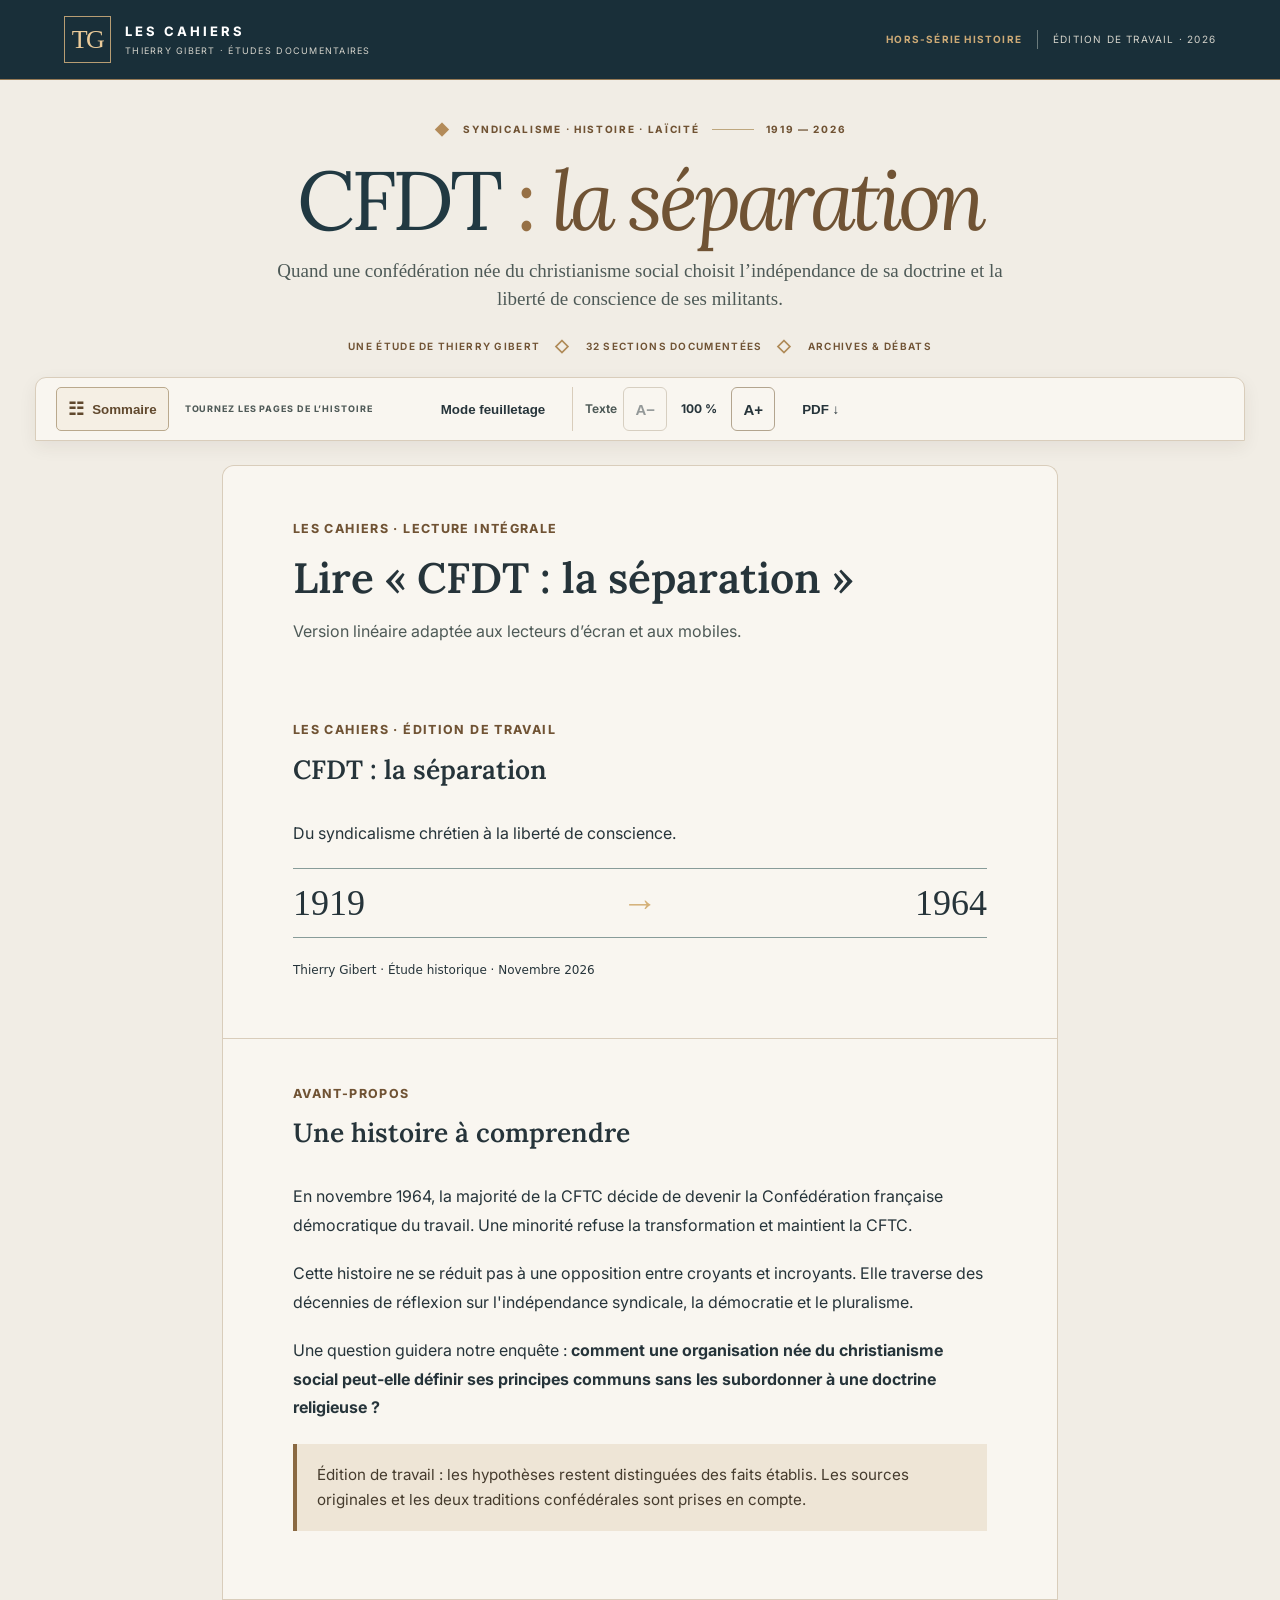
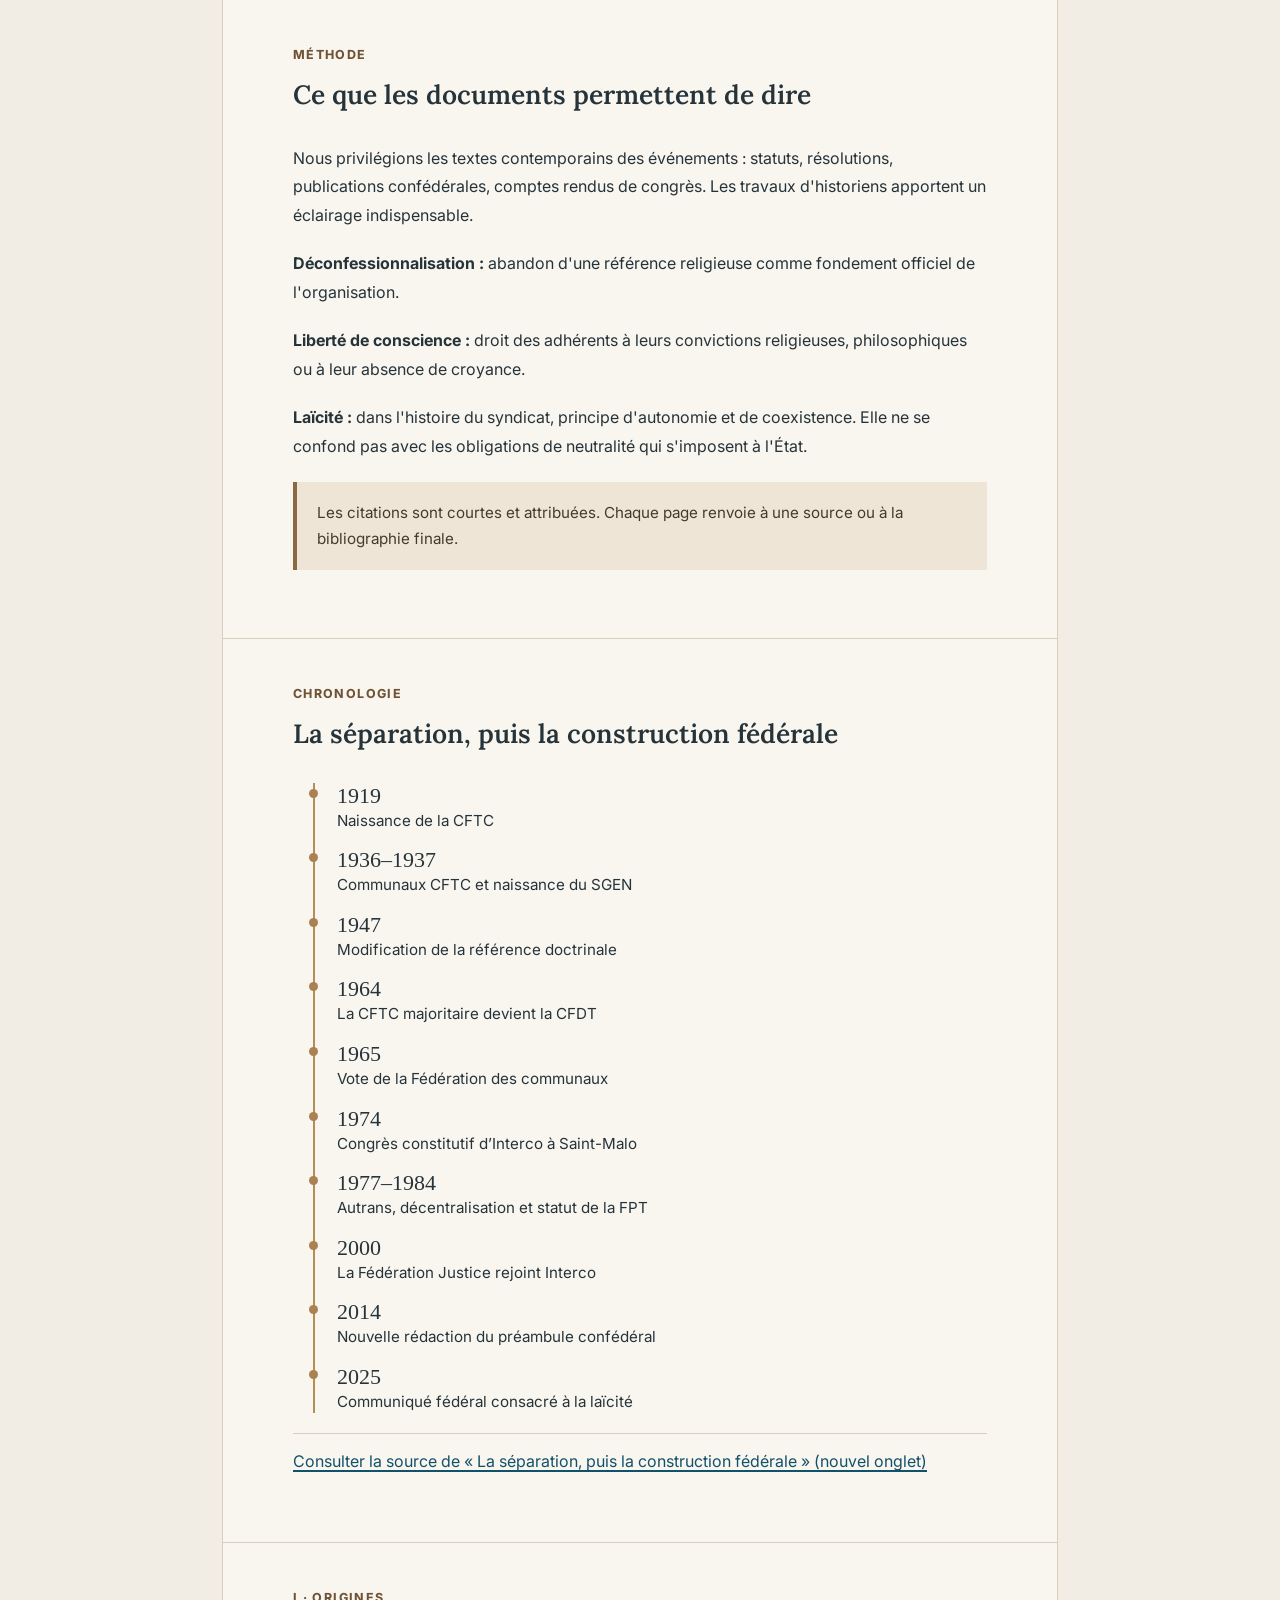
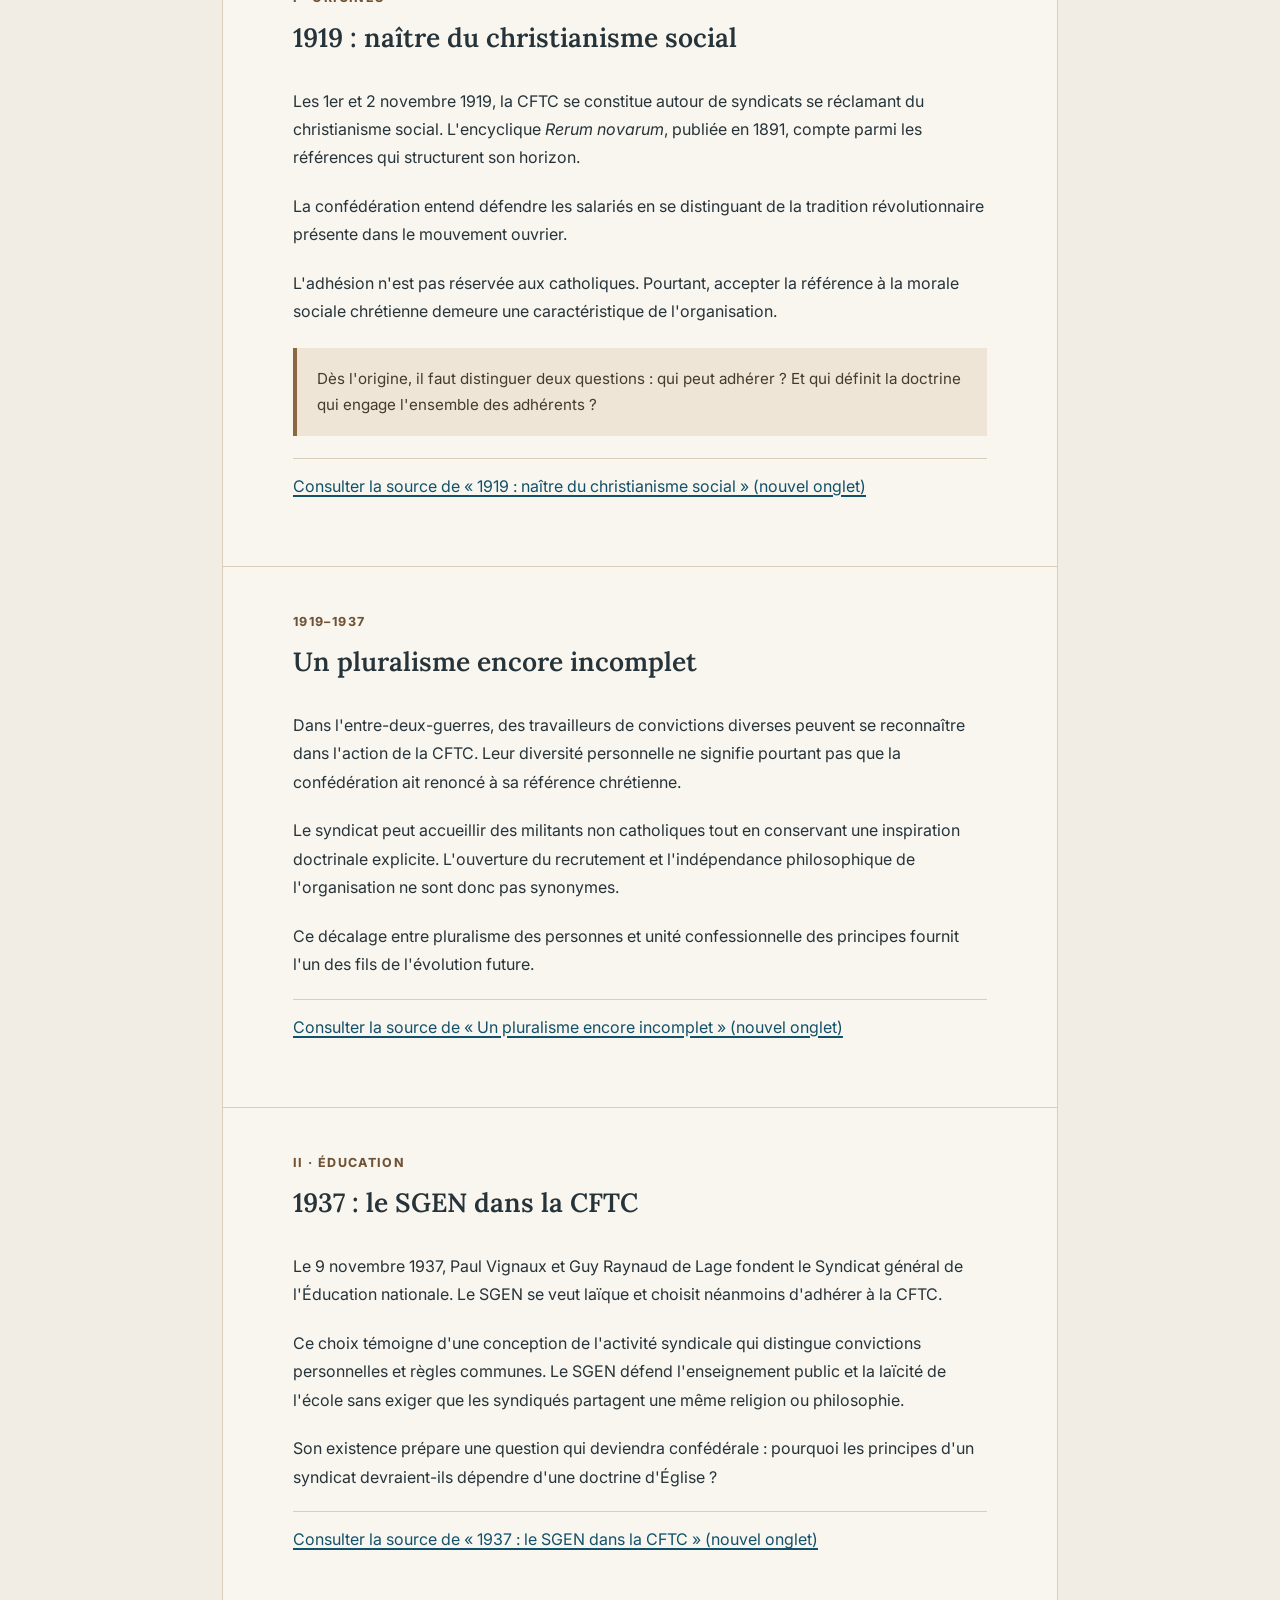
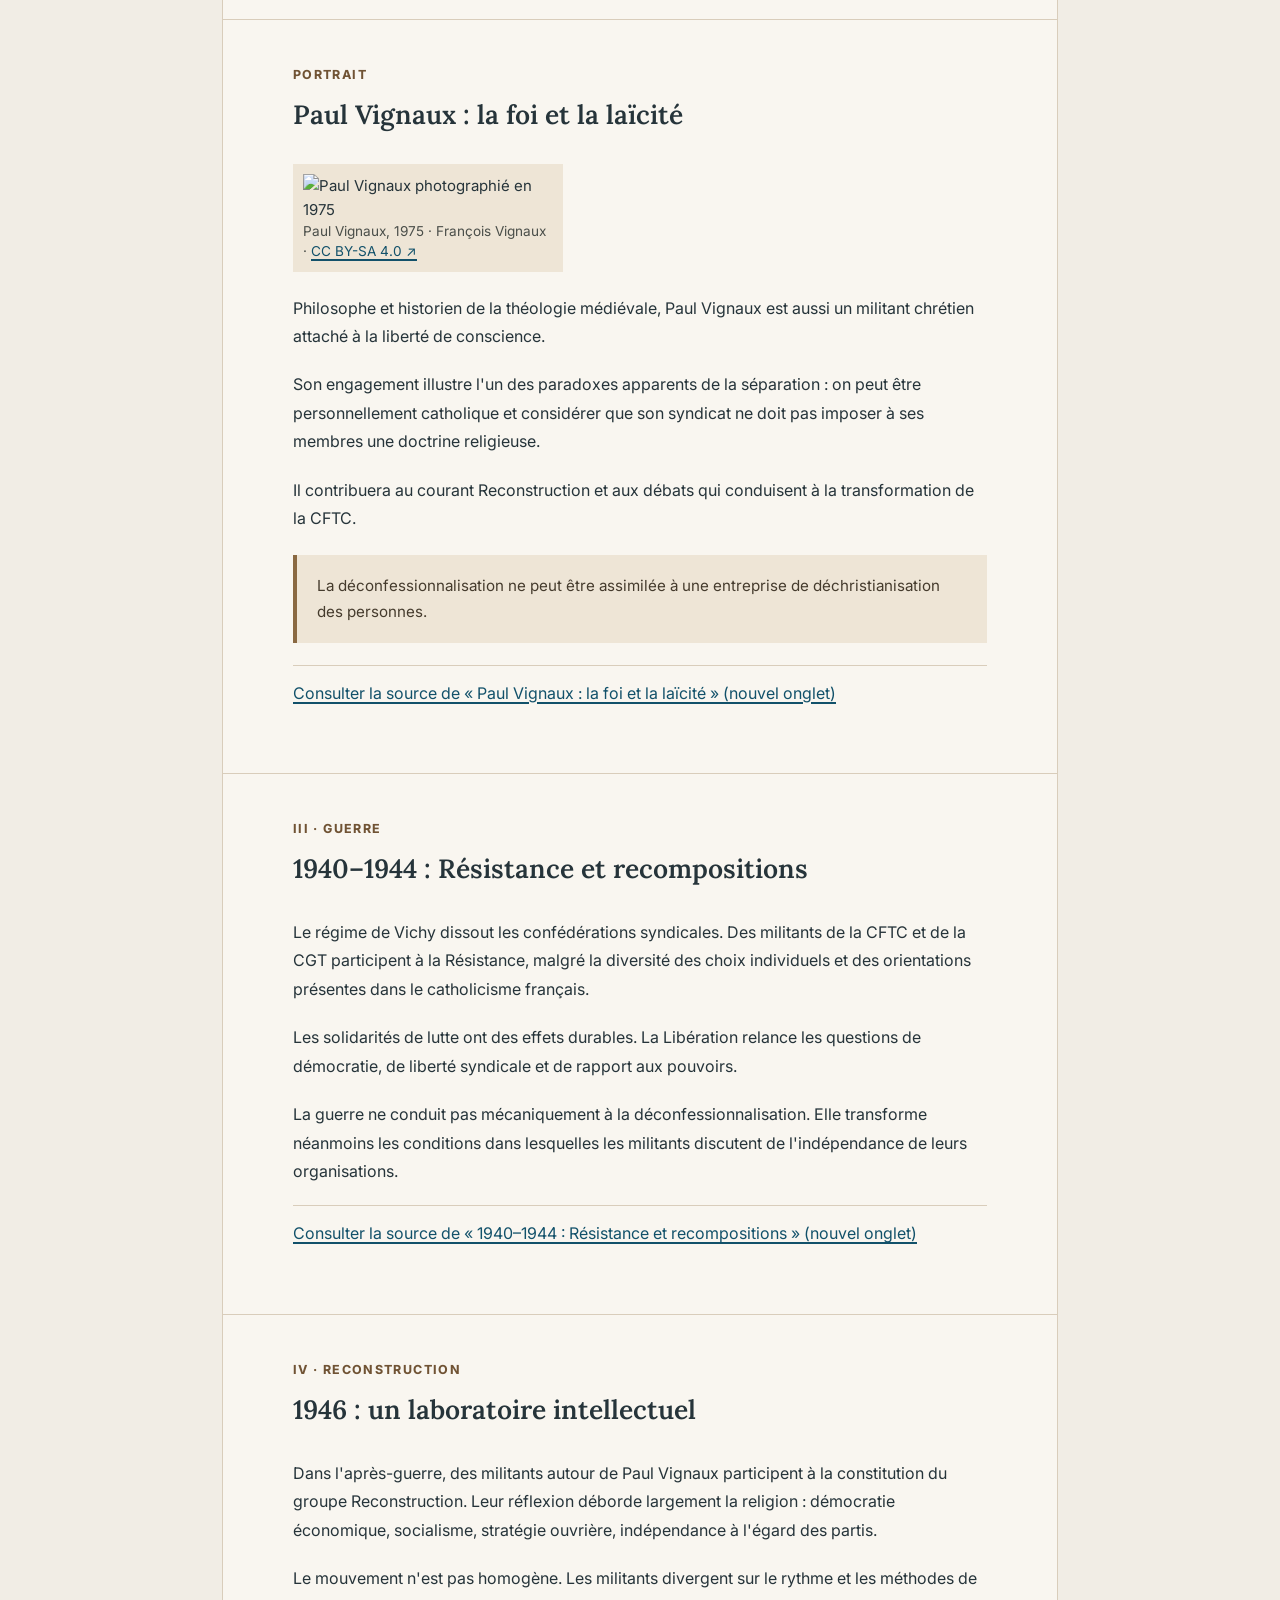
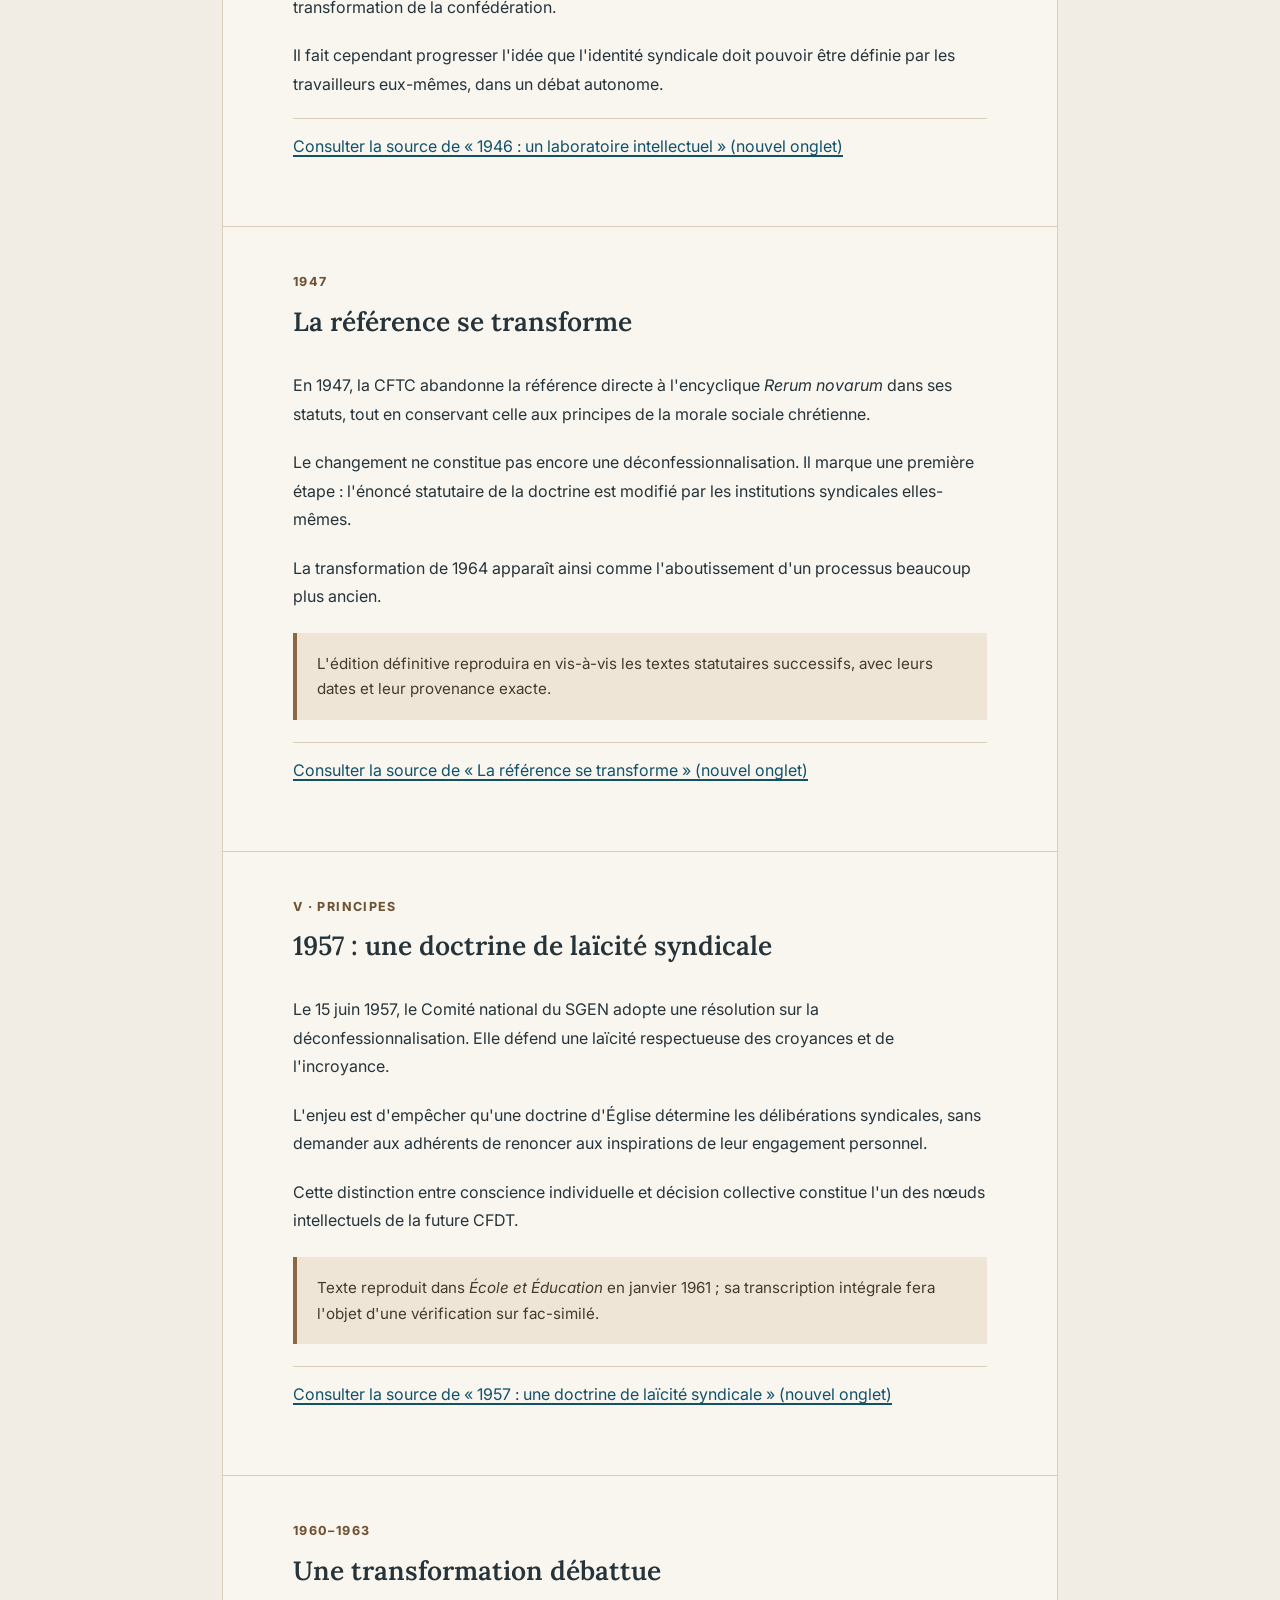
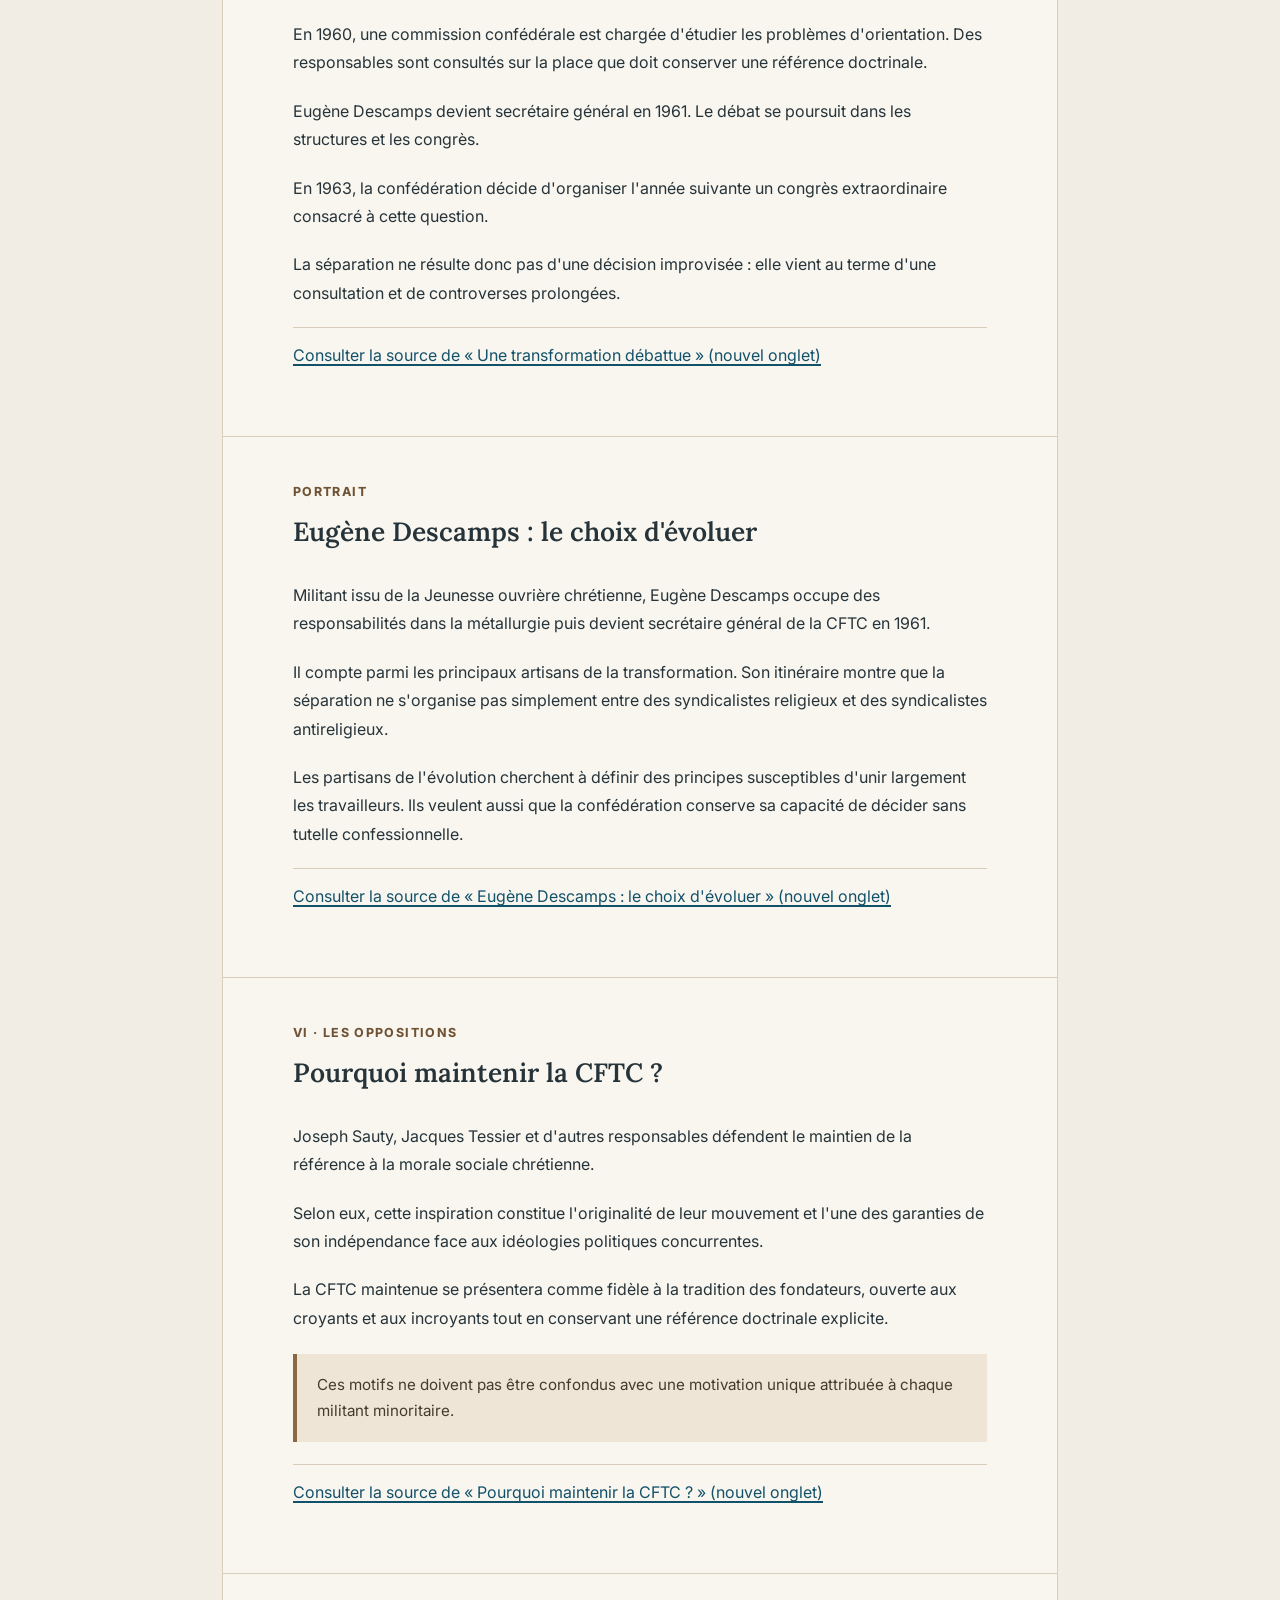
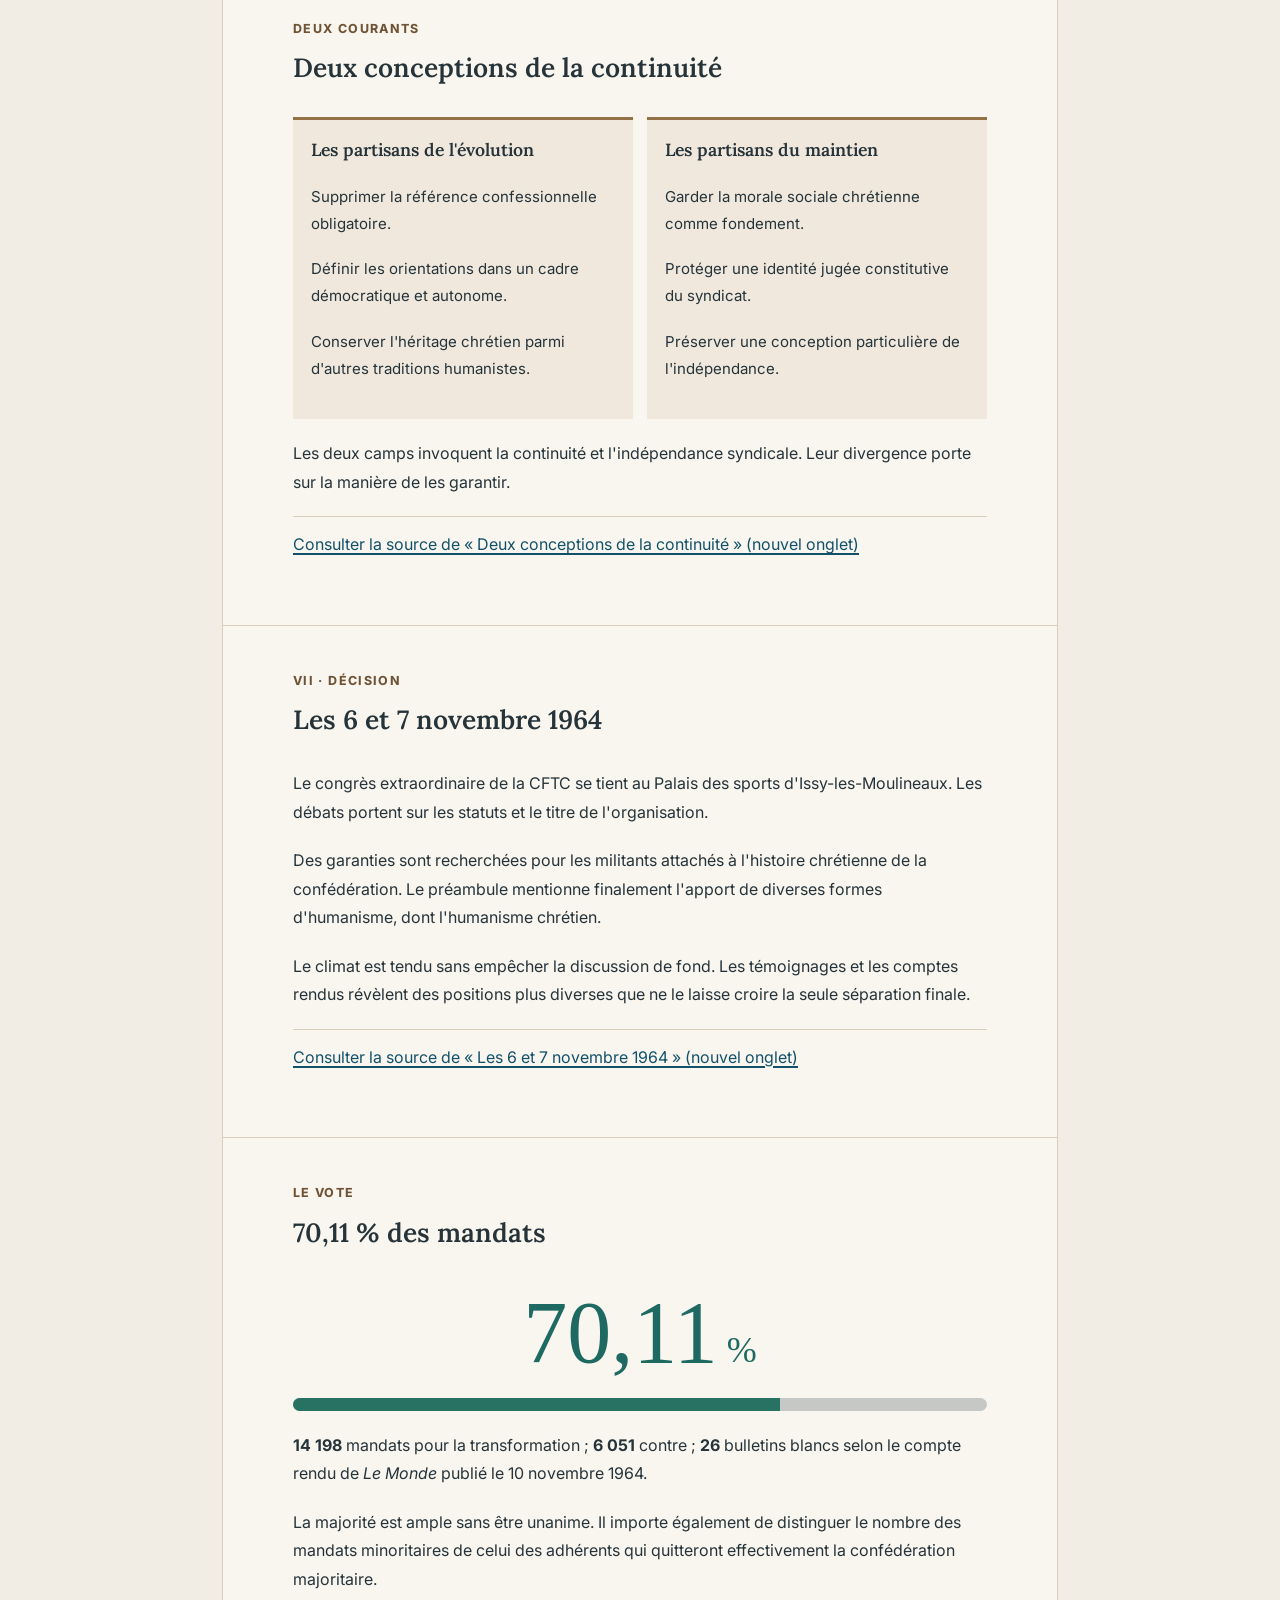
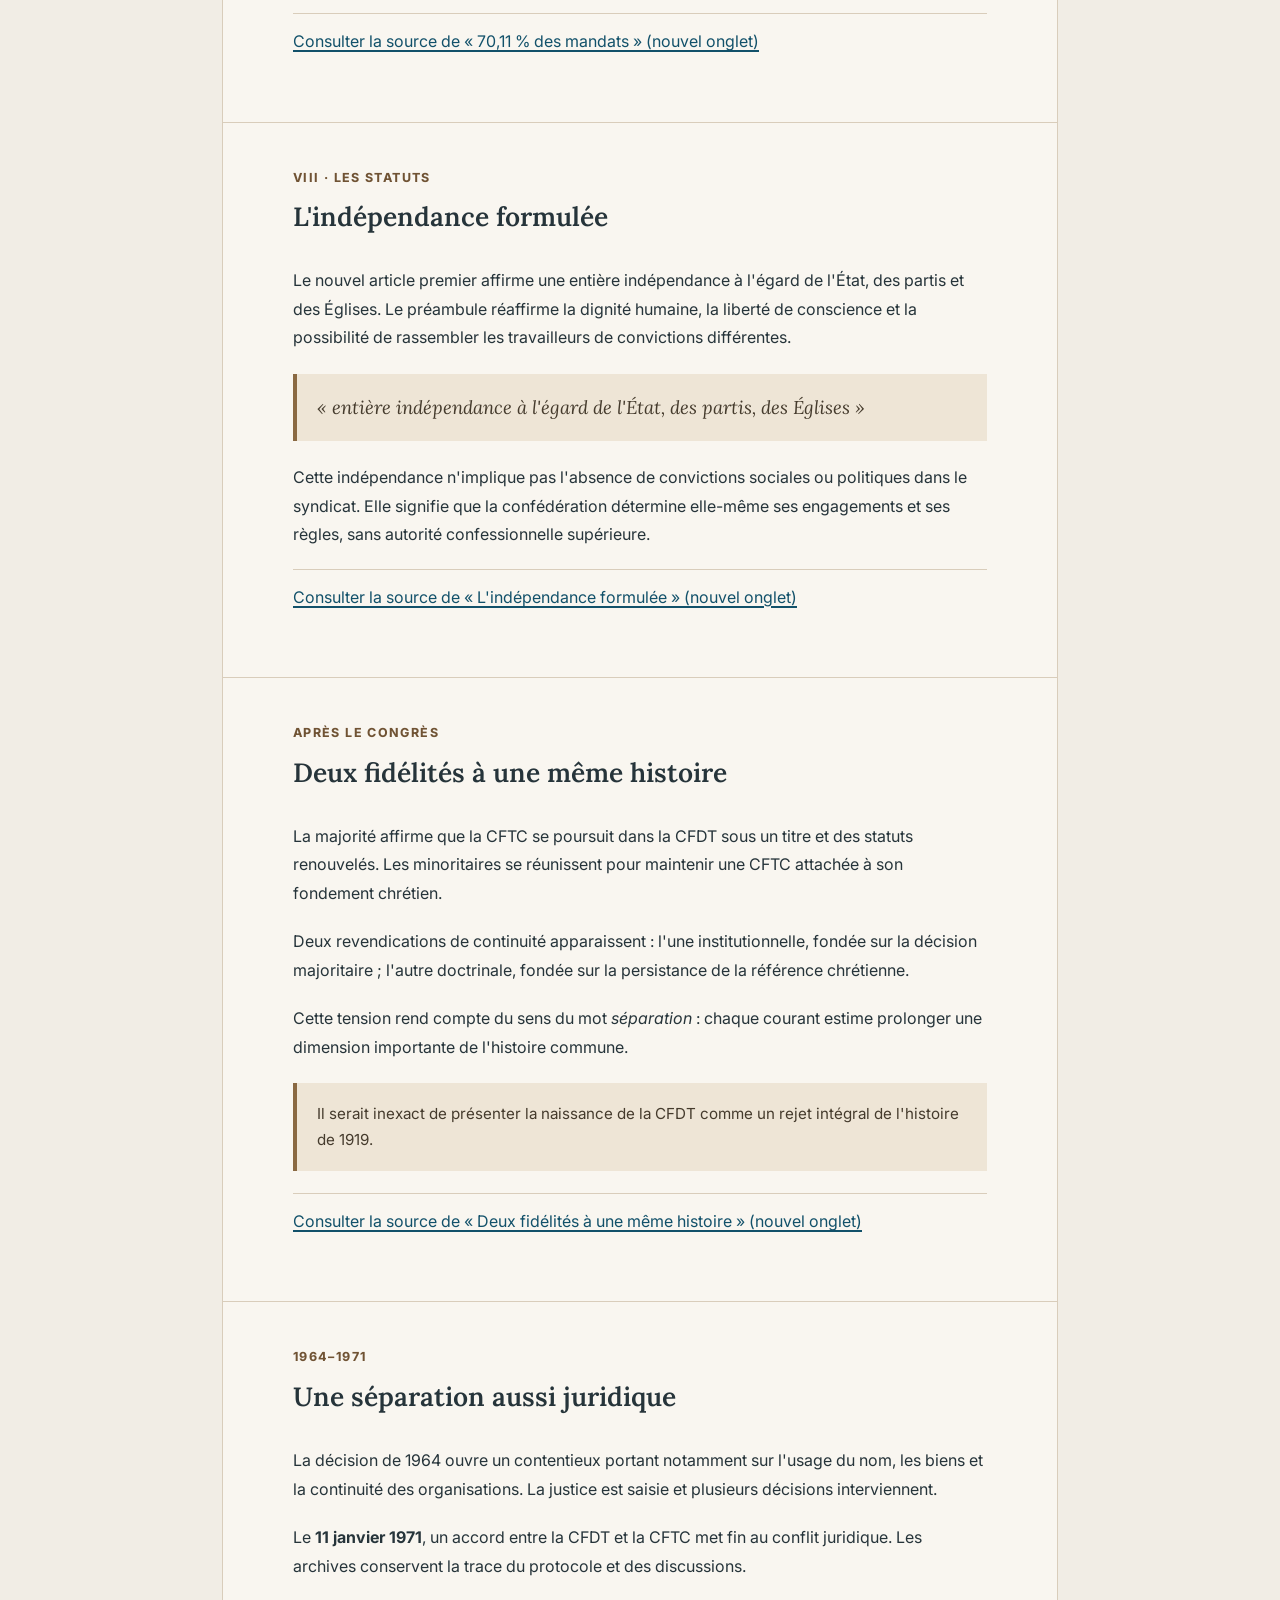
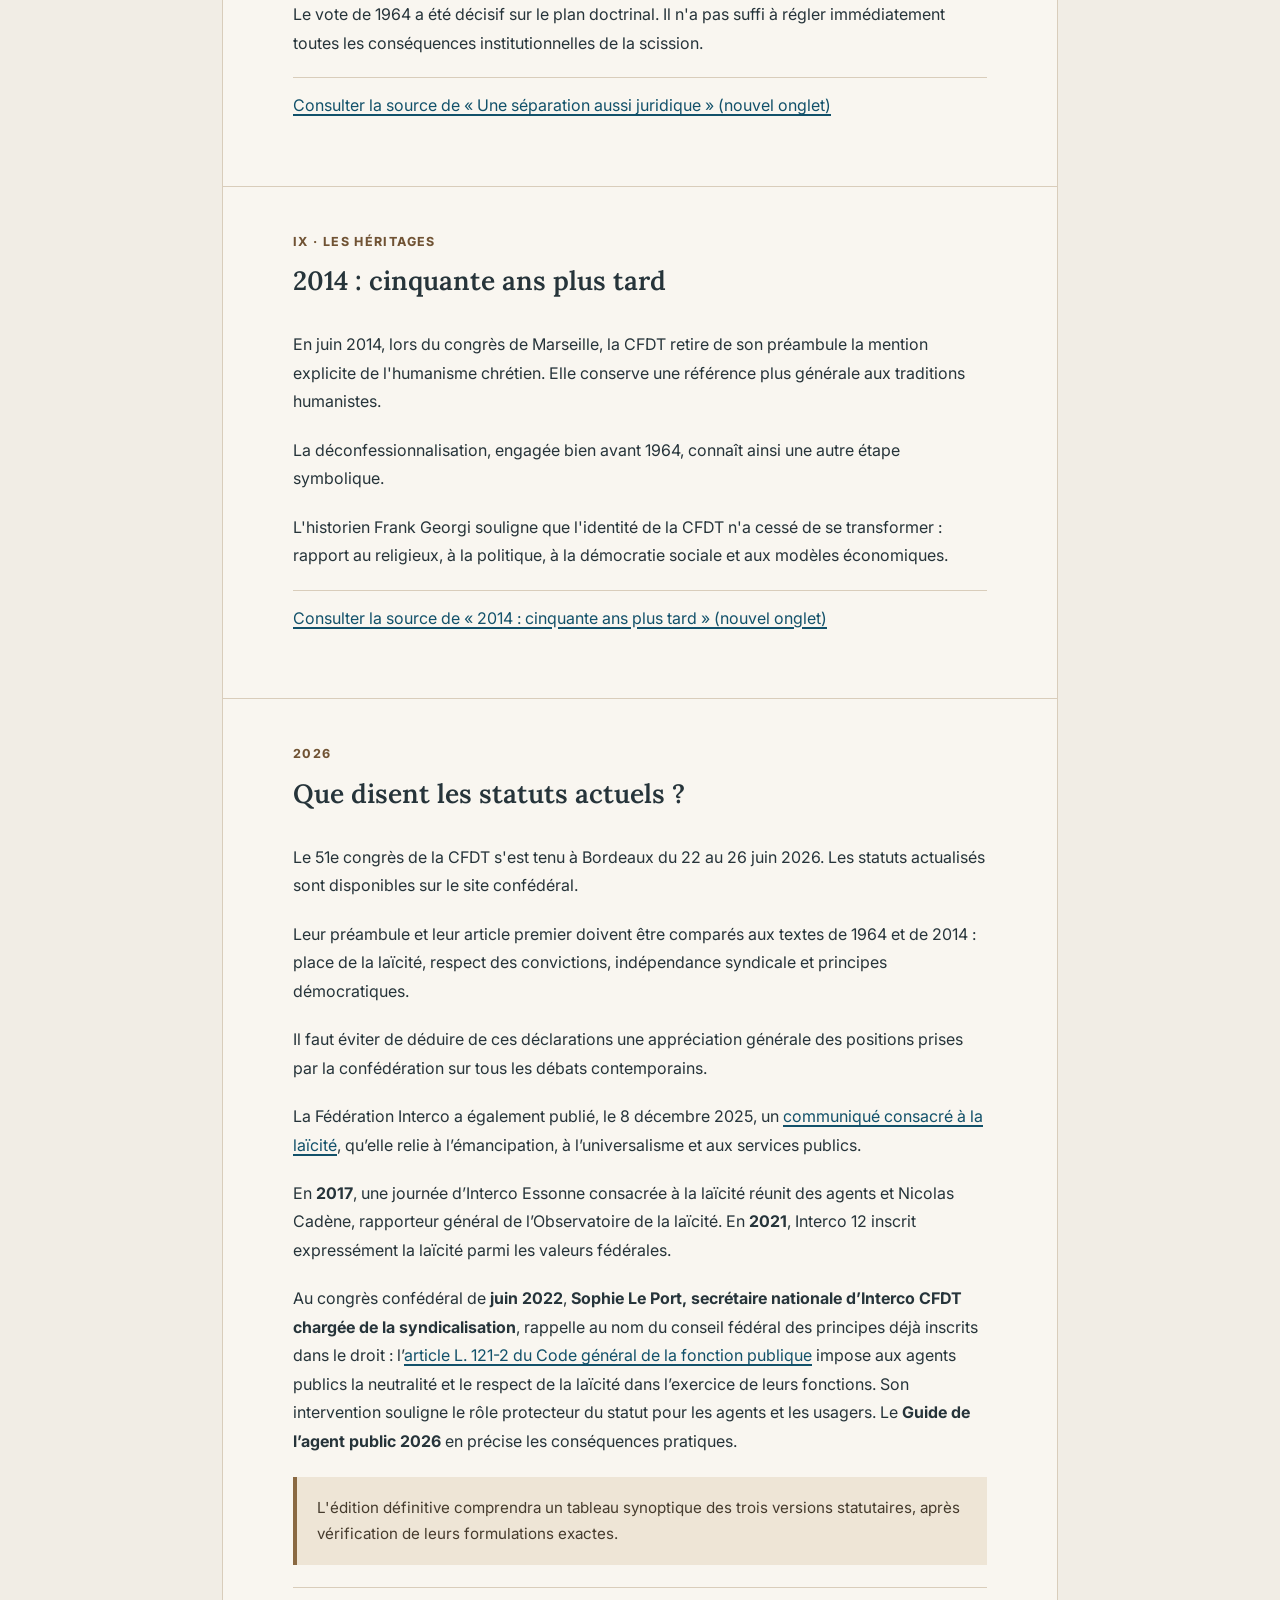
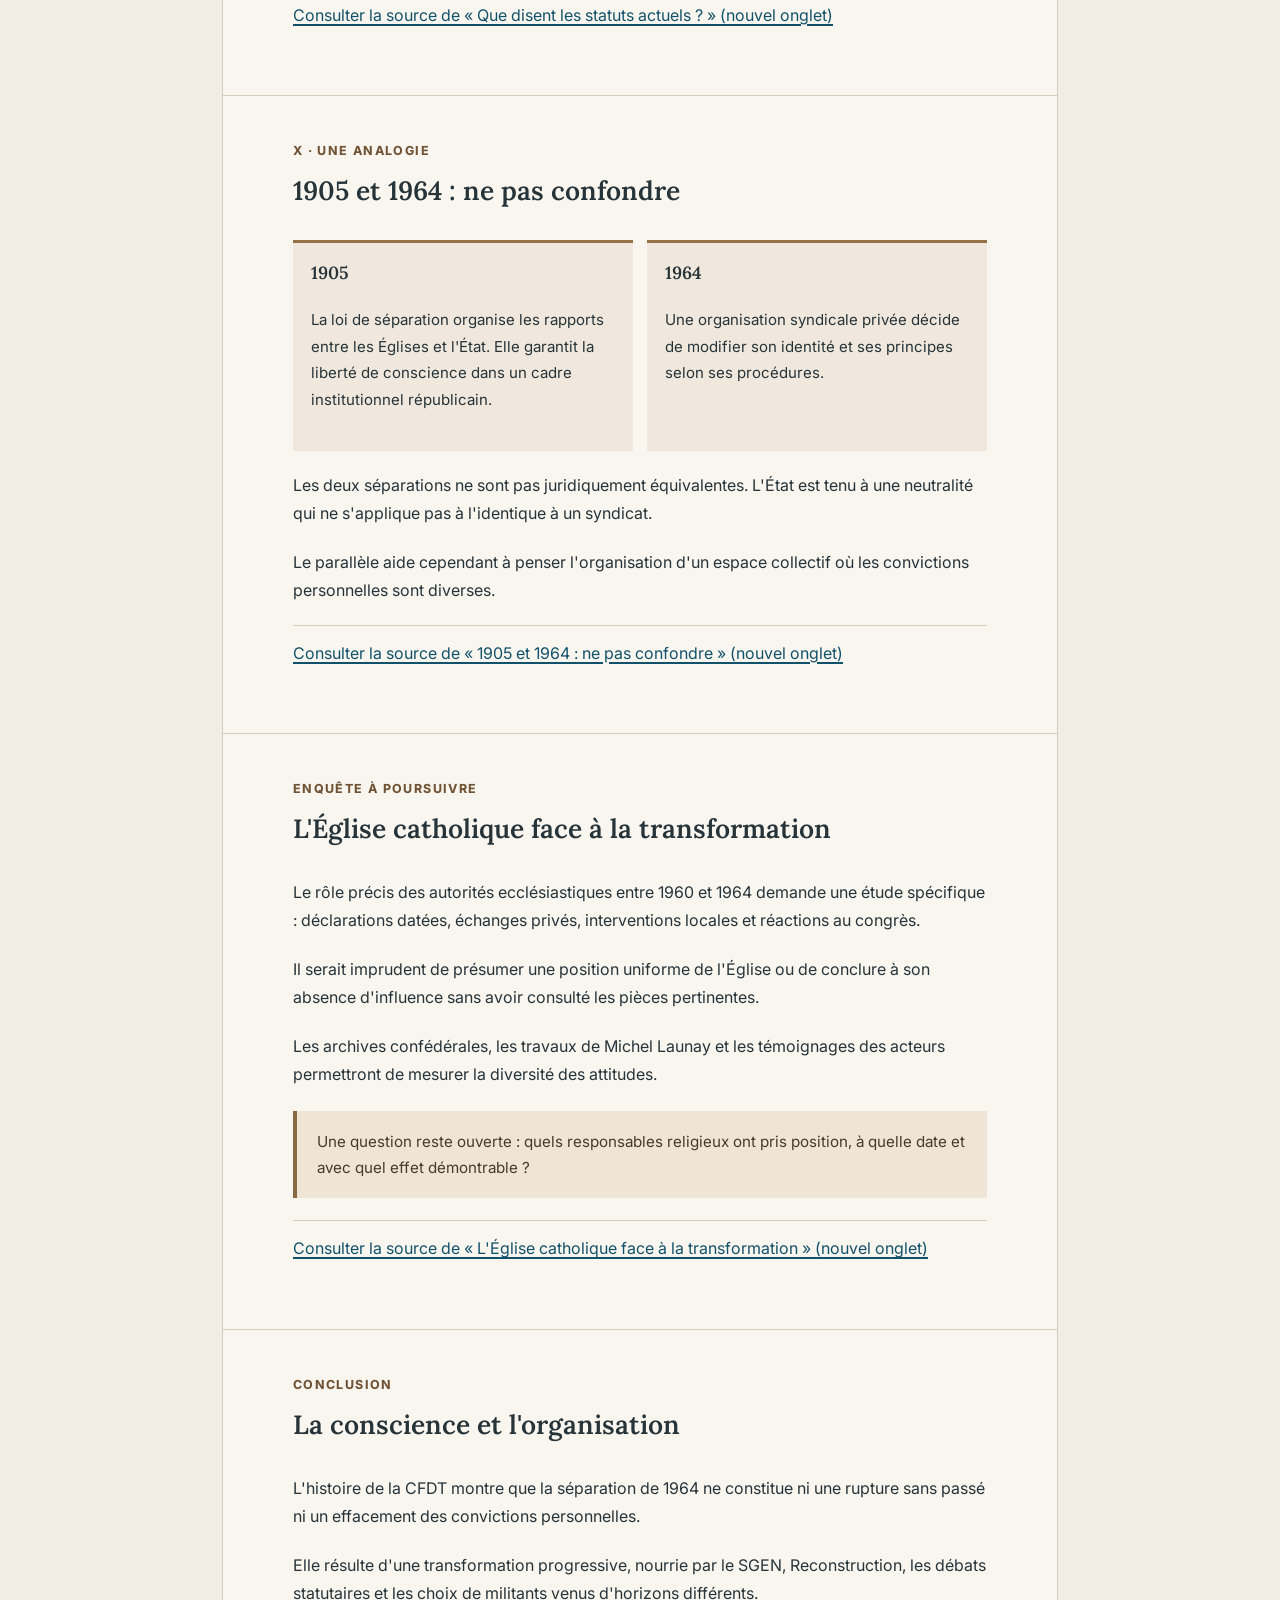
==== commit 33b5c8e8: "Préciser Sophie Le Port, secrétaire nationale : rappel du droit existant (art. L121-2 CGFP)" ====
--- a/apercu-cfdt-refonte/index.html
+++ b/apercu-cfdt-refonte/index.html
@@ -410,7 +410,7 @@
 <link rel="preconnect" href="https://fonts.googleapis.com">
 <link rel="preconnect" href="https://fonts.gstatic.com" crossorigin>
 <link href="https://fonts.googleapis.com/css2?family=Inter:wght@400;500;600;700&amp;family=Lora:ital,wght@0,400;0,500;0,600;0,700;1,400;1,500&amp;display=swap" rel="stylesheet">
-<link rel="stylesheet" href="./editorial.css?revision=20261114-1709">
+<link rel="stylesheet" href="./editorial.css?revision=20261114-1731">
 
 <!-- Styles critiques de couverture : secours autonome même si le cache CSS est périmé. -->
 <style id="cover-correction-v13">
@@ -423,8 +423,15 @@
 #stage .page.vote-page h2,#stage .page.vote-page p,#stage .page.vote-page .folio,
 #stage .page.final-page h2,#stage .page.final-page p,#stage .page.final-page .folio{color:#FFF4DC!important}
 #stage .page.cover .paper,#stage .page.cover .paper-section{background:transparent!important}
-#stage .stf__wrapper::after{content:none!important;display:none!important}
+#stage .page.cover::before{content:none!important;display:none!important}\n#stage .stf__wrapper::after{content:none!important;display:none!important}
 #stage .stage-footer{display:none!important}
+</style>
+
+<style id="page-height-safety-v14">
+/* Protection de dernier recours : aucune page du livre ne peut être coupée par le cadre. */
+#stage{overflow:visible!important}
+#shell{height:auto!important;min-height:var(--cahier-stage-height,790px)!important;overflow:visible!important}
+@media(max-width:720px){#shell{min-height:var(--cahier-stage-height,640px)!important}}
 </style>
 </head>
 <body>
@@ -494,11 +501,11 @@
 <noscript><p>JavaScript est nécessaire pour feuilleter le cahier. Retrouvez les <a href="https://www.cfdt.fr/histoire-de-la-cfdt">repères historiques de la CFDT</a>.</p></noscript>
 <script defer src="https://cdn.jsdelivr.net/npm/page-flip@2.0.7/dist/js/page-flip.browser.js"></script>
 <script>
-window.CAHIER_PAGES = [["Les Cahiers · édition de travail","CFDT : la séparation","<div class=\"line\"></div><p>Du syndicalisme chrétien à la liberté de conscience.</p><div class=\"years\">1919 <span>→</span> 1964</div><p style=\"font:12px system-ui;margin-top:25px\">Thierry Gibert · Étude historique · Novembre 2026</p>",""],["Avant-propos","Une histoire à comprendre","<p>En novembre 1964, la majorité de la CFTC décide de devenir la Confédération française démocratique du travail. Une minorité refuse la transformation et maintient la CFTC.</p><p>Cette histoire ne se réduit pas à une opposition entre croyants et incroyants. Elle traverse des décennies de réflexion sur l'indépendance syndicale, la démocratie et le pluralisme.</p><p>Une question guidera notre enquête : <strong>comment une organisation née du christianisme social peut-elle définir ses principes communs sans les subordonner à une doctrine religieuse ?</strong></p><div class=\"note\">Édition de travail : les hypothèses restent distinguées des faits établis. Les sources originales et les deux traditions confédérales sont prises en compte.</div>",""],["Méthode","Ce que les documents permettent de dire","<p>Nous privilégions les textes contemporains des événements : statuts, résolutions, publications confédérales, comptes rendus de congrès. Les travaux d'historiens apportent un éclairage indispensable.</p><p><strong>Déconfessionnalisation :</strong> abandon d'une référence religieuse comme fondement officiel de l'organisation.</p><p><strong>Liberté de conscience :</strong> droit des adhérents à leurs convictions religieuses, philosophiques ou à leur absence de croyance.</p><p><strong>Laïcité :</strong> dans l'histoire du syndicat, principe d'autonomie et de coexistence. Elle ne se confond pas avec les obligations de neutralité qui s'imposent à l'État.</p><div class=\"note\">Les citations sont courtes et attribuées. Chaque page renvoie à une source ou à la bibliographie finale.</div>",""],["Chronologie","Une évolution en sept dates","<div class=\"timeline\"><div><strong>1919</strong>Fondation de la CFTC</div><div><strong>1937</strong>Naissance du SGEN, laïque et affilié à la CFTC</div><div><strong>1946</strong>Essor du courant Reconstruction</div><div><strong>1947</strong>Révision de la référence doctrinale</div><div><strong>1964</strong>Déconfessionnalisation et séparation</div><div><strong>1971</strong>Accord mettant fin au contentieux</div><div><strong>2014</strong>Suppression de la mention explicite de l'humanisme chrétien</div></div>","https://www.cfdt.fr/histoire-de-la-cfdt"],["I · Origines","1919 : naître du christianisme social","<p>Les 1er et 2 novembre 1919, la CFTC se constitue autour de syndicats se réclamant du christianisme social. L'encyclique <em>Rerum novarum</em>, publiée en 1891, compte parmi les références qui structurent son horizon.</p><p>La confédération entend défendre les salariés en se distinguant de la tradition révolutionnaire présente dans le mouvement ouvrier.</p><p>L'adhésion n'est pas réservée aux catholiques. Pourtant, accepter la référence à la morale sociale chrétienne demeure une caractéristique de l'organisation.</p><div class=\"note\">Dès l'origine, il faut distinguer deux questions : qui peut adhérer ? Et qui définit la doctrine qui engage l'ensemble des adhérents ?</div>","https://www.cftc.fr/notre-histoire"],["1919–1937","Un pluralisme encore incomplet","<p>Dans l'entre-deux-guerres, des travailleurs de convictions diverses peuvent se reconnaître dans l'action de la CFTC. Leur diversité personnelle ne signifie pourtant pas que la confédération ait renoncé à sa référence chrétienne.</p><p>Le syndicat peut accueillir des militants non catholiques tout en conservant une inspiration doctrinale explicite. L'ouverture du recrutement et l'indépendance philosophique de l'organisation ne sont donc pas synonymes.</p><p>Ce décalage entre pluralisme des personnes et unité confessionnelle des principes fournit l'un des fils de l'évolution future.</p>","https://www.persee.fr/doc/rfsp_0035-2950_1965_num_15_1_392839"],["II · Éducation","1937 : le SGEN dans la CFTC","<p>Le 9 novembre 1937, Paul Vignaux et Guy Raynaud de Lage fondent le Syndicat général de l'Éducation nationale. Le SGEN se veut laïque et choisit néanmoins d'adhérer à la CFTC.</p><p>Ce choix témoigne d'une conception de l'activité syndicale qui distingue convictions personnelles et règles communes. Le SGEN défend l'enseignement public et la laïcité de l'école sans exiger que les syndiqués partagent une même religion ou philosophie.</p><p>Son existence prépare une question qui deviendra confédérale : pourquoi les principes d'un syndicat devraient-ils dépendre d'une doctrine d'Église ?</p>","https://www.persee.fr/doc/hedu_0221-6280_1988_num_37_1_1556"],["Portrait","Paul Vignaux : la foi et la laïcité","<p>Philosophe et historien de la théologie médiévale, Paul Vignaux est aussi un militant chrétien attaché à la liberté de conscience.</p><p>Son engagement illustre l'un des paradoxes apparents de la séparation : on peut être personnellement catholique et considérer que son syndicat ne doit pas imposer à ses membres une doctrine religieuse.</p><p>Il contribuera au courant Reconstruction et aux débats qui conduisent à la transformation de la CFTC.</p><div class=\"note\">La déconfessionnalisation ne peut être assimilée à une entreprise de déchristianisation des personnes.</div>","https://www.persee.fr/doc/ephe_0000-0002_1987_num_100_96_14000"],["III · Guerre","1940–1944 : Résistance et recompositions","<p>Le régime de Vichy dissout les confédérations syndicales. Des militants de la CFTC et de la CGT participent à la Résistance, malgré la diversité des choix individuels et des orientations présentes dans le catholicisme français.</p><p>Les solidarités de lutte ont des effets durables. La Libération relance les questions de démocratie, de liberté syndicale et de rapport aux pouvoirs.</p><p>La guerre ne conduit pas mécaniquement à la déconfessionnalisation. Elle transforme néanmoins les conditions dans lesquelles les militants discutent de l'indépendance de leurs organisations.</p>","https://www.persee.fr/doc/mat_0769-3206_2000_num_60_1_403240"],["IV · Reconstruction","1946 : un laboratoire intellectuel","<p>Dans l'après-guerre, des militants autour de Paul Vignaux participent à la constitution du groupe Reconstruction. Leur réflexion déborde largement la religion : démocratie économique, socialisme, stratégie ouvrière, indépendance à l'égard des partis.</p><p>Le mouvement n'est pas homogène. Les militants divergent sur le rythme et les méthodes de transformation de la confédération.</p><p>Il fait cependant progresser l'idée que l'identité syndicale doit pouvoir être définie par les travailleurs eux-mêmes, dans un débat autonome.</p>","https://www.persee.fr/doc/rhmc_0048-8003_1996_num_43_1_1803"],["1947","La référence se transforme","<p>En 1947, la CFTC abandonne la référence directe à l'encyclique <em>Rerum novarum</em> dans ses statuts, tout en conservant celle aux principes de la morale sociale chrétienne.</p><p>Le changement ne constitue pas encore une déconfessionnalisation. Il marque une première étape : l'énoncé statutaire de la doctrine est modifié par les institutions syndicales elles-mêmes.</p><p>La transformation de 1964 apparaît ainsi comme l'aboutissement d'un processus beaucoup plus ancien.</p><div class=\"note\">L'édition définitive reproduira en vis-à-vis les textes statutaires successifs, avec leurs dates et leur provenance exacte.</div>","https://www.lemonde.fr/politique/article/2019/11/02/cftc-cfdt-un-centenaire-a-deux-tetes_6017792_823448.html"],["V · Principes","1957 : une doctrine de laïcité syndicale","<p>Le 15 juin 1957, le Comité national du SGEN adopte une résolution sur la déconfessionnalisation. Elle défend une laïcité respectueuse des croyances et de l'incroyance.</p><p>L'enjeu est d'empêcher qu'une doctrine d'Église détermine les délibérations syndicales, sans demander aux adhérents de renoncer aux inspirations de leur engagement personnel.</p><p>Cette distinction entre conscience individuelle et décision collective constitue l'un des nœuds intellectuels de la future CFDT.</p><div class=\"note\">Texte reproduit dans <em>École et Éducation</em> en janvier 1961 ; sa transcription intégrale fera l'objet d'une vérification sur fac-similé.</div>","https://archives.memoires.cfdt.fr/media/f26c0111-6628-47ca-9943-52ed98a131ca.pdf"],["1960–1963","Une transformation débattue","<p>En 1960, une commission confédérale est chargée d'étudier les problèmes d'orientation. Des responsables sont consultés sur la place que doit conserver une référence doctrinale.</p><p>Eugène Descamps devient secrétaire général en 1961. Le débat se poursuit dans les structures et les congrès.</p><p>En 1963, la confédération décide d'organiser l'année suivante un congrès extraordinaire consacré à cette question.</p><p>La séparation ne résulte donc pas d'une décision improvisée : elle vient au terme d'une consultation et de controverses prolongées.</p>","https://www.persee.fr/doc/rfsp_0035-2950_1965_num_15_1_392839"]];
+window.CAHIER_PAGES = [["Les Cahiers · édition de travail","CFDT : la séparation","<div class=\"line\"></div><p>Du syndicalisme chrétien à la liberté de conscience.</p><div class=\"years\">1919 <span>→</span> 1964</div><p style=\"font:12px system-ui;margin-top:25px\">Thierry Gibert · Étude historique · Novembre 2026</p>",""],["Avant-propos","Une histoire à comprendre","<p>En novembre 1964, la majorité de la CFTC décide de devenir la Confédération française démocratique du travail. Une minorité refuse la transformation et maintient la CFTC.</p><p>Cette histoire ne se réduit pas à une opposition entre croyants et incroyants. Elle traverse des décennies de réflexion sur l'indépendance syndicale, la démocratie et le pluralisme.</p><p>Une question guidera notre enquête : <strong>comment une organisation née du christianisme social peut-elle définir ses principes communs sans les subordonner à une doctrine religieuse ?</strong></p><div class=\"note\">Édition de travail : les hypothèses restent distinguées des faits établis. Les sources originales et les deux traditions confédérales sont prises en compte.</div>",""],["Méthode","Ce que les documents permettent de dire","<p>Nous privilégions les textes contemporains des événements : statuts, résolutions, publications confédérales, comptes rendus de congrès. Les travaux d'historiens apportent un éclairage indispensable.</p><p><strong>Déconfessionnalisation :</strong> abandon d'une référence religieuse comme fondement officiel de l'organisation.</p><p><strong>Liberté de conscience :</strong> droit des adhérents à leurs convictions religieuses, philosophiques ou à leur absence de croyance.</p><p><strong>Laïcité :</strong> dans l'histoire du syndicat, principe d'autonomie et de coexistence. Elle ne se confond pas avec les obligations de neutralité qui s'imposent à l'État.</p><div class=\"note\">Les citations sont courtes et attribuées. Chaque page renvoie à une source ou à la bibliographie finale.</div>",""],["Chronologie","Une évolution en sept dates","<div class=\"timeline\"><div><strong>1919</strong>Fondation de la CFTC</div><div><strong>1937</strong>Naissance du SGEN, laïque et affilié à la CFTC</div><div><strong>1946</strong>Essor du courant Reconstruction</div><div><strong>1947</strong>Révision de la référence doctrinale</div><div><strong>1964</strong>Déconfessionnalisation et séparation</div><div><strong>1971</strong>Accord mettant fin au contentieux</div><div><strong>2014</strong>Suppression de la mention explicite de l'humanisme chrétien</div></div>","https://www.cfdt.fr/histoire-de-la-cfdt"],["I · Origines","1919 : naître du christianisme social","<p>Les 1er et 2 novembre 1919, la CFTC se constitue autour de syndicats se réclamant du christianisme social. L'encyclique <em>Rerum novarum</em>, publiée en 1891, compte parmi les références qui structurent son horizon.</p><p>La confédération entend défendre les salariés en se distinguant de la tradition révolutionnaire présente dans le mouvement ouvrier.</p><p>L'adhésion n'est pas réservée aux catholiques. Pourtant, accepter la référence à la morale sociale chrétienne demeure une caractéristique de l'organisation.</p><div class=\"note\">Dès l'origine, il faut distinguer deux questions : qui peut adhérer ? Et qui définit la doctrine qui engage l'ensemble des adhérents ?</div>","https://www.cftc.fr/notre-histoire"],["1919–1937","Un pluralisme encore incomplet","<p>Dans l'entre-deux-guerres, des travailleurs de convictions diverses peuvent se reconnaître dans l'action de la CFTC. Leur diversité personnelle ne signifie pourtant pas que la confédération ait renoncé à sa référence chrétienne.</p><p>Le syndicat peut accueillir des militants non catholiques tout en conservant une inspiration doctrinale explicite. L'ouverture du recrutement et l'indépendance philosophique de l'organisation ne sont donc pas synonymes.</p><p>Ce décalage entre pluralisme des personnes et unité confessionnelle des principes fournit l'un des fils de l'évolution future.</p>","https://www.persee.fr/doc/rfsp_0035-2950_1965_num_15_1_392839"],["II · Éducation","1937 : le SGEN dans la CFTC","<p>Le 9 novembre 1937, Paul Vignaux et Guy Raynaud de Lage fondent le Syndicat général de l'Éducation nationale. Le SGEN se veut laïque et choisit néanmoins d'adhérer à la CFTC.</p><p>Ce choix témoigne d'une conception de l'activité syndicale qui distingue convictions personnelles et règles communes. Le SGEN défend l'enseignement public et la laïcité de l'école sans exiger que les syndiqués partagent une même religion ou philosophie.</p><p>Son existence prépare une question qui deviendra confédérale : pourquoi les principes d'un syndicat devraient-ils dépendre d'une doctrine d'Église ?</p>","https://www.persee.fr/doc/hedu_0221-6280_1988_num_37_1_1556"],["Portrait","Paul Vignaux : la foi et la laïcité","<p>Philosophe et historien de la théologie médiévale, Paul Vignaux est aussi un militant chrétien attaché à la liberté de conscience.</p><p>Son engagement illustre l'un des paradoxes apparents de la séparation : on peut être personnellement catholique et considérer que son syndicat ne doit pas imposer à ses membres une doctrine religieuse.</p><p>Il contribuera au courant Reconstruction et aux débats qui conduisent à la transformation de la CFTC.</p><div class=\"note\">La déconfessionnalisation ne peut être assimilée à une entreprise de déchristianisation des personnes.</div>","https://www.persee.fr/doc/ephe_0000-0002_1987_num_100_96_14000"],["III · Guerre","1940–1944 : Résistance et recompositions","<p>Le régime de Vichy dissout les confédérations syndicales. Des militants de la CFTC et de la CGT participent à la Résistance, malgré la diversité des choix individuels et des orientations présentes dans le catholicisme français.</p><p>Les solidarités de lutte ont des effets durables. La Libération relance les questions de démocratie, de liberté syndicale et de rapport aux pouvoirs.</p><p>La guerre ne conduit pas mécaniquement à la déconfessionnalisation. Elle transforme néanmoins les conditions dans lesquelles les militants discutent de l'indépendance de leurs organisations.</p>","https://www.persee.fr/doc/mat_0769-3206_2000_num_60_1_403240"],["IV · Reconstruction","1946 : un laboratoire intellectuel","<p>Dans l'après-guerre, des militants autour de Paul Vignaux participent à la constitution du groupe Reconstruction. Leur réflexion déborde largement la religion : démocratie économique, socialisme, stratégie ouvrière, indépendance à l'égard des partis.</p><p>Le mouvement n'est pas homogène. Les militants divergent sur le rythme et les méthodes de transformation de la confédération.</p><p>Il fait cependant progresser l'idée que l'identité syndicale doit pouvoir être définie par les travailleurs eux-mêmes, dans un débat autonome.</p>","https://www.persee.fr/doc/rhmc_0048-8003_1996_num_43_1_1803"],["1947","La référence se transforme","<p>En 1947, la CFTC abandonne la référence directe à l'encyclique <em>Rerum novarum</em> dans ses statuts, tout en conservant celle aux principes de la morale sociale chrétienne.</p><p>Le changement ne constitue pas encore une déconfessionnalisation. Il marque une première étape : l'énoncé statutaire de la doctrine est modifié par les institutions syndicales elles-mêmes.</p><p>La transformation de 1964 apparaît ainsi comme l'aboutissement d'un processus beaucoup plus ancien.</p><div class=\"note\">L'édition définitive reproduira en vis-à-vis les textes statutaires successifs, avec leurs dates et leur provenance exacte.</div>","https://www.lemonde.fr/politique/article/2019/11/02/cftc-cfdt-un-centenaire-a-deux-tetes_6017792_823448.html"],["V · Principes","1957 : une doctrine de laïcité syndicale","<p>Le 15 juin 1957, le Comité national du SGEN adopte une résolution sur la déconfessionnalisation. Elle défend une laïcité respectueuse des croyances et de l'incroyance.</p><p>L'enjeu est d'empêcher qu'une doctrine d'Église détermine les délibérations syndicales, sans demander aux adhérents de renoncer aux inspirations de leur engagement personnel.</p><p>Cette distinction entre conscience individuelle et décision collective constitue l'un des nœuds intellectuels de la future CFDT.</p><div class=\"note\">Texte reproduit dans <em>École et Éducation</em> en janvier 1961 ; sa transcription intégrale fera l'objet d'une vérification sur fac-similé.</div>","https://francearchives.gouv.fr/findingaid/7847e2486fdc7ee1e235e74bf03907bced581ea7"],["1960–1963","Une transformation débattue","<p>En 1960, une commission confédérale est chargée d'étudier les problèmes d'orientation. Des responsables sont consultés sur la place que doit conserver une référence doctrinale.</p><p>Eugène Descamps devient secrétaire général en 1961. Le débat se poursuit dans les structures et les congrès.</p><p>En 1963, la confédération décide d'organiser l'année suivante un congrès extraordinaire consacré à cette question.</p><p>La séparation ne résulte donc pas d'une décision improvisée : elle vient au terme d'une consultation et de controverses prolongées.</p>","https://www.persee.fr/doc/rfsp_0035-2950_1965_num_15_1_392839"]];
 
 </script>
 <script>
-window.CAHIER_PAGES = (window.CAHIER_PAGES || []).concat([["Portrait","Eugène Descamps : le choix d'évoluer","<p>Militant issu de la Jeunesse ouvrière chrétienne, Eugène Descamps occupe des responsabilités dans la métallurgie puis devient secrétaire général de la CFTC en 1961.</p><p>Il compte parmi les principaux artisans de la transformation. Son itinéraire montre que la séparation ne s'organise pas simplement entre des syndicalistes religieux et des syndicalistes antireligieux.</p><p>Les partisans de l'évolution cherchent à définir des principes susceptibles d'unir largement les travailleurs. Ils veulent aussi que la confédération conserve sa capacité de décider sans tutelle confessionnelle.</p>","https://www.cfdt.fr/histoire-de-la-cfdt"],["VI · Les oppositions","Pourquoi maintenir la CFTC ?","<p>Joseph Sauty, Jacques Tessier et d'autres responsables défendent le maintien de la référence à la morale sociale chrétienne.</p><p>Selon eux, cette inspiration constitue l'originalité de leur mouvement et l'une des garanties de son indépendance face aux idéologies politiques concurrentes.</p><p>La CFTC maintenue se présentera comme fidèle à la tradition des fondateurs, ouverte aux croyants et aux incroyants tout en conservant une référence doctrinale explicite.</p><div class=\"note\">Ces motifs ne doivent pas être confondus avec une motivation unique attribuée à chaque militant minoritaire.</div>","https://www.cftc.fr/notre-histoire"],["Deux courants","Deux conceptions de la continuité","<div class=\"split\"><div><h3>Les partisans de l'évolution</h3><p>Supprimer la référence confessionnelle obligatoire.</p><p>Définir les orientations dans un cadre démocratique et autonome.</p><p>Conserver l'héritage chrétien parmi d'autres traditions humanistes.</p></div><div><h3>Les partisans du maintien</h3><p>Garder la morale sociale chrétienne comme fondement.</p><p>Protéger une identité jugée constitutive du syndicat.</p><p>Préserver une conception particulière de l'indépendance.</p></div></div><p>Les deux camps invoquent la continuité et l'indépendance syndicale. Leur divergence porte sur la manière de les garantir.</p>","https://www.lemonde.fr/archives/article/1964/11/10/comment-le-congres-a-vote-par-70-11-des-mandats-la-laicisation-des-statuts_2118668_1819218.html"],["VII · Décision","Les 6 et 7 novembre 1964","<p>Le congrès extraordinaire de la CFTC se tient au Palais des sports d'Issy-les-Moulineaux. Les débats portent sur les statuts et le titre de l'organisation.</p><p>Des garanties sont recherchées pour les militants attachés à l'histoire chrétienne de la confédération. Le préambule mentionne finalement l'apport de diverses formes d'humanisme, dont l'humanisme chrétien.</p><p>Le climat est tendu sans empêcher la discussion de fond. Les témoignages et les comptes rendus révèlent des positions plus diverses que ne le laisse croire la seule séparation finale.</p>","https://archives.memoires.cfdt.fr/media/eb32404c-9e5e-4318-83b9-815ba6b8dcfa.pdf"],["Le vote","70,11 % des mandats","<div class=\"stat\">70,11<small> %</small></div><div class=\"bar\"></div><p><strong>14 198</strong> mandats pour la transformation ; <strong>6 051</strong> contre ; <strong>26</strong> bulletins blancs selon le compte rendu de <em>Le Monde</em> publié le 10 novembre 1964.</p><p>La majorité est ample sans être unanime. Il importe également de distinguer le nombre des mandats minoritaires de celui des adhérents qui quitteront effectivement la confédération majoritaire.</p>","https://www.lemonde.fr/archives/article/1964/11/10/comment-le-congres-a-vote-par-70-11-des-mandats-la-laicisation-des-statuts_2118668_1819218.html"],["VIII · Les statuts","L'indépendance formulée","<p>Le nouvel article premier affirme une entière indépendance à l'égard de l'État, des partis et des Églises. Le préambule réaffirme la dignité humaine, la liberté de conscience et la possibilité de rassembler les travailleurs de convictions différentes.</p><blockquote>« entière indépendance à l'égard de l'État, des partis, des Églises »</blockquote><p>Cette indépendance n'implique pas l'absence de convictions sociales ou politiques dans le syndicat. Elle signifie que la confédération détermine elle-même ses engagements et ses règles, sans autorité confessionnelle supérieure.</p>","https://archives.memoires.cfdt.fr/media/eb32404c-9e5e-4318-83b9-815ba6b8dcfa.pdf"],["Après le congrès","Deux fidélités à une même histoire","<p>La majorité affirme que la CFTC se poursuit dans la CFDT sous un titre et des statuts renouvelés. Les minoritaires se réunissent pour maintenir une CFTC attachée à son fondement chrétien.</p><p>Deux revendications de continuité apparaissent : l'une institutionnelle, fondée sur la décision majoritaire ; l'autre doctrinale, fondée sur la persistance de la référence chrétienne.</p><p>Cette tension rend compte du sens du mot <em>séparation</em> : chaque courant estime prolonger une dimension importante de l'histoire commune.</p><div class=\"note\">Il serait inexact de présenter la naissance de la CFDT comme un rejet intégral de l'histoire de 1919.</div>","https://archives.memoires.cfdt.fr/media/eb32404c-9e5e-4318-83b9-815ba6b8dcfa.pdf"],["1964–1971","Une séparation aussi juridique","<p>La décision de 1964 ouvre un contentieux portant notamment sur l'usage du nom, les biens et la continuité des organisations. La justice est saisie et plusieurs décisions interviennent.</p><p>Le <strong>11 janvier 1971</strong>, un accord entre la CFDT et la CFTC met fin au conflit juridique. Les archives conservent la trace du protocole et des discussions.</p><p>Le vote de 1964 a été décisif sur le plan doctrinal. Il n'a pas suffi à régler immédiatement toutes les conséquences institutionnelles de la scission.</p>","https://francearchives.gouv.fr/fr/subject/165440713"],["IX · Les héritages","2014 : cinquante ans plus tard","<p>En juin 2014, lors du congrès de Marseille, la CFDT retire de son préambule la mention explicite de l'humanisme chrétien. Elle conserve une référence plus générale aux traditions humanistes.</p><p>La déconfessionnalisation, engagée bien avant 1964, connaît ainsi une autre étape symbolique.</p><p>L'historien Frank Georgi souligne que l'identité de la CFDT n'a cessé de se transformer : rapport au religieux, à la politique, à la démocratie sociale et aux modèles économiques.</p>","https://histoire-sociale.cnrs.fr/cfdt%E2%80%89-lidentite-en-questions/"],["2026","Que disent les statuts actuels ?","<p>Le 51e congrès de la CFDT s'est tenu à Bordeaux du 22 au 26 juin 2026. Les statuts actualisés sont disponibles sur le site confédéral.</p><p>Leur préambule et leur article premier doivent être comparés aux textes de 1964 et de 2014 : place de la laïcité, respect des convictions, indépendance syndicale et principes démocratiques.</p><p>Il faut éviter de déduire de ces déclarations une appréciation générale des positions prises par la confédération sur tous les débats contemporains.</p><div class=\"note\">L'édition définitive comprendra un tableau synoptique des trois versions statutaires, après vérification de leurs formulations exactes.</div>","https://www.cfdt.fr/qui-est-la-cfdt/notre-fonctionnement/la-confederation"],["X · Une analogie","1905 et 1964 : ne pas confondre","<div class=\"split\"><div><h3>1905</h3><p>La loi de séparation organise les rapports entre les Églises et l'État. Elle garantit la liberté de conscience dans un cadre institutionnel républicain.</p></div><div><h3>1964</h3><p>Une organisation syndicale privée décide de modifier son identité et ses principes selon ses procédures.</p></div></div><p>Les deux séparations ne sont pas juridiquement équivalentes. L'État est tenu à une neutralité qui ne s'applique pas à l'identique à un syndicat.</p><p>Le parallèle aide cependant à penser l'organisation d'un espace collectif où les convictions personnelles sont diverses.</p>","https://www.cfdt.fr/histoire-de-la-cfdt"],["Enquête à poursuivre","L'Église catholique face à la transformation","<p>Le rôle précis des autorités ecclésiastiques entre 1960 et 1964 demande une étude spécifique : déclarations datées, échanges privés, interventions locales et réactions au congrès.</p><p>Il serait imprudent de présumer une position uniforme de l'Église ou de conclure à son absence d'influence sans avoir consulté les pièces pertinentes.</p><p>Les archives confédérales, les travaux de Michel Launay et les témoignages des acteurs permettront de mesurer la diversité des attitudes.</p><div class=\"note\">Une question reste ouverte : quels responsables religieux ont pris position, à quelle date et avec quel effet démontrable ?</div>","https://www.persee.fr/doc/efr_0000-0000_1984_act_72_1_2425"],["Conclusion","La conscience et l'organisation","<p>L'histoire de la CFDT montre que la séparation de 1964 ne constitue ni une rupture sans passé ni un effacement des convictions personnelles.</p><p>Elle résulte d'une transformation progressive, nourrie par le SGEN, Reconstruction, les débats statutaires et les choix de militants venus d'horizons différents.</p><p>La majorité abandonne la référence chrétienne comme fondement collectif imposé. La minorité maintient une organisation qui continue de s'en réclamer. Chacune invoque une fidélité à l'histoire commune.</p><blockquote>Il est des séparations qui ne marquent pas une fin mais une naissance.</blockquote>",""],["Sources · Documents","Les archives originales","<ul class=\"sources\"><li><a href=\"https://archives.memoires.cfdt.fr/media/eb32404c-9e5e-4318-83b9-815ba6b8dcfa.pdf\" target=\"_blank\" rel=\"noopener\">Syndicalisme, numéro spécial du 14 novembre 1964</a> — actes, statuts et réactions.</li><li><a href=\"https://archives.memoires.cfdt.fr/media/f26c0111-6628-47ca-9943-52ed98a131ca.pdf\" target=\"_blank\" rel=\"noopener\">École et Éducation, janvier 1961</a> — reproduction de la résolution du SGEN.</li><li><a href=\"https://francearchives.gouv.fr/fr/subject/165440713\" target=\"_blank\" rel=\"noopener\">FranceArchives, contentieux CFDT–CFTC</a> — dossier de l'accord de 1971.</li><li><a href=\"https://www.cfdt.fr/qui-est-la-cfdt/notre-fonctionnement/la-confederation\" target=\"_blank\" rel=\"noopener\">CFDT, statuts 2026</a>.</li><li><a href=\"https://www.cftc.fr/notre-histoire\" target=\"_blank\" rel=\"noopener\">CFTC, Notre histoire</a>.</li></ul>",""],["Sources · Historiographie","Études et témoignages","<ul class=\"sources\"><li><a target=\"_blank\" rel=\"noopener\" href=\"https://www.persee.fr/doc/rfsp_0035-2950_1965_num_15_1_392839\">Gérard Adam, « De la CFTC à la CFDT » (1965)</a></li><li><a target=\"_blank\" rel=\"noopener\" href=\"https://www.persee.fr/doc/rhmc_0048-8003_1996_num_43_1_1803\">Madeleine Singer, « Reconstruction » (1996)</a></li><li><a target=\"_blank\" rel=\"noopener\" href=\"https://www.persee.fr/doc/ephe_0000-0002_1987_num_100_96_14000\">Paul Vignaux, notice EPHE (1987)</a></li><li><a target=\"_blank\" rel=\"noopener\" href=\"https://www.persee.fr/doc/efr_0000-0000_1984_act_72_1_2425\">Michel Launay, CFTC et doctrine sociale (1984)</a></li><li><a target=\"_blank\" rel=\"noopener\" href=\"https://histoire-sociale.cnrs.fr/cfdt%E2%80%89-lidentite-en-questions/\">Frank Georgi, CFDT : l'identité en questions (2014)</a></li><li><a target=\"_blank\" rel=\"noopener\" href=\"https://www.lemonde.fr/archives/article/1964/11/10/comment-le-congres-a-vote-par-70-11-des-mandats-la-laicisation-des-statuts_2118668_1819218.html\">Joanine Roy, compte rendu du congrès, Le Monde (1964)</a></li></ul><p style=\"text-align:center;margin-top:17px\">Fin de l'édition de travail.</p>",""]]);
+window.CAHIER_PAGES = (window.CAHIER_PAGES || []).concat([["Portrait","Eugène Descamps : le choix d'évoluer","<p>Militant issu de la Jeunesse ouvrière chrétienne, Eugène Descamps occupe des responsabilités dans la métallurgie puis devient secrétaire général de la CFTC en 1961.</p><p>Il compte parmi les principaux artisans de la transformation. Son itinéraire montre que la séparation ne s'organise pas simplement entre des syndicalistes religieux et des syndicalistes antireligieux.</p><p>Les partisans de l'évolution cherchent à définir des principes susceptibles d'unir largement les travailleurs. Ils veulent aussi que la confédération conserve sa capacité de décider sans tutelle confessionnelle.</p>","https://www.cfdt.fr/histoire-de-la-cfdt"],["VI · Les oppositions","Pourquoi maintenir la CFTC ?","<p>Joseph Sauty, Jacques Tessier et d'autres responsables défendent le maintien de la référence à la morale sociale chrétienne.</p><p>Selon eux, cette inspiration constitue l'originalité de leur mouvement et l'une des garanties de son indépendance face aux idéologies politiques concurrentes.</p><p>La CFTC maintenue se présentera comme fidèle à la tradition des fondateurs, ouverte aux croyants et aux incroyants tout en conservant une référence doctrinale explicite.</p><div class=\"note\">Ces motifs ne doivent pas être confondus avec une motivation unique attribuée à chaque militant minoritaire.</div>","https://www.cftc.fr/notre-histoire"],["Deux courants","Deux conceptions de la continuité","<div class=\"split\"><div><h3>Les partisans de l'évolution</h3><p>Supprimer la référence confessionnelle obligatoire.</p><p>Définir les orientations dans un cadre démocratique et autonome.</p><p>Conserver l'héritage chrétien parmi d'autres traditions humanistes.</p></div><div><h3>Les partisans du maintien</h3><p>Garder la morale sociale chrétienne comme fondement.</p><p>Protéger une identité jugée constitutive du syndicat.</p><p>Préserver une conception particulière de l'indépendance.</p></div></div><p>Les deux camps invoquent la continuité et l'indépendance syndicale. Leur divergence porte sur la manière de les garantir.</p>","https://www.lemonde.fr/archives/article/1964/11/10/comment-le-congres-a-vote-par-70-11-des-mandats-la-laicisation-des-statuts_2118668_1819218.html"],["VII · Décision","Les 6 et 7 novembre 1964","<p>Le congrès extraordinaire de la CFTC se tient au Palais des sports d'Issy-les-Moulineaux. Les débats portent sur les statuts et le titre de l'organisation.</p><p>Des garanties sont recherchées pour les militants attachés à l'histoire chrétienne de la confédération. Le préambule mentionne finalement l'apport de diverses formes d'humanisme, dont l'humanisme chrétien.</p><p>Le climat est tendu sans empêcher la discussion de fond. Les témoignages et les comptes rendus révèlent des positions plus diverses que ne le laisse croire la seule séparation finale.</p>","https://francearchives.gouv.fr/fr/findingaid/24a3d79b16cc6cfd5fd9dd4aa425ac9b040d247a"],["Le vote","70,11 % des mandats","<div class=\"stat\">70,11<small> %</small></div><div class=\"bar\"></div><p><strong>14 198</strong> mandats pour la transformation ; <strong>6 051</strong> contre ; <strong>26</strong> bulletins blancs selon le compte rendu de <em>Le Monde</em> publié le 10 novembre 1964.</p><p>La majorité est ample sans être unanime. Il importe également de distinguer le nombre des mandats minoritaires de celui des adhérents qui quitteront effectivement la confédération majoritaire.</p>","https://www.lemonde.fr/archives/article/1964/11/10/comment-le-congres-a-vote-par-70-11-des-mandats-la-laicisation-des-statuts_2118668_1819218.html"],["VIII · Les statuts","L'indépendance formulée","<p>Le nouvel article premier affirme une entière indépendance à l'égard de l'État, des partis et des Églises. Le préambule réaffirme la dignité humaine, la liberté de conscience et la possibilité de rassembler les travailleurs de convictions différentes.</p><blockquote>« entière indépendance à l'égard de l'État, des partis, des Églises »</blockquote><p>Cette indépendance n'implique pas l'absence de convictions sociales ou politiques dans le syndicat. Elle signifie que la confédération détermine elle-même ses engagements et ses règles, sans autorité confessionnelle supérieure.</p>","https://francearchives.gouv.fr/fr/findingaid/24a3d79b16cc6cfd5fd9dd4aa425ac9b040d247a"],["Après le congrès","Deux fidélités à une même histoire","<p>La majorité affirme que la CFTC se poursuit dans la CFDT sous un titre et des statuts renouvelés. Les minoritaires se réunissent pour maintenir une CFTC attachée à son fondement chrétien.</p><p>Deux revendications de continuité apparaissent : l'une institutionnelle, fondée sur la décision majoritaire ; l'autre doctrinale, fondée sur la persistance de la référence chrétienne.</p><p>Cette tension rend compte du sens du mot <em>séparation</em> : chaque courant estime prolonger une dimension importante de l'histoire commune.</p><div class=\"note\">Il serait inexact de présenter la naissance de la CFDT comme un rejet intégral de l'histoire de 1919.</div>","https://francearchives.gouv.fr/fr/findingaid/24a3d79b16cc6cfd5fd9dd4aa425ac9b040d247a"],["1964–1971","Une séparation aussi juridique","<p>La décision de 1964 ouvre un contentieux portant notamment sur l'usage du nom, les biens et la continuité des organisations. La justice est saisie et plusieurs décisions interviennent.</p><p>Le <strong>11 janvier 1971</strong>, un accord entre la CFDT et la CFTC met fin au conflit juridique. Les archives conservent la trace du protocole et des discussions.</p><p>Le vote de 1964 a été décisif sur le plan doctrinal. Il n'a pas suffi à régler immédiatement toutes les conséquences institutionnelles de la scission.</p>","https://francearchives.gouv.fr/fr/subject/165440713"],["IX · Les héritages","2014 : cinquante ans plus tard","<p>En juin 2014, lors du congrès de Marseille, la CFDT retire de son préambule la mention explicite de l'humanisme chrétien. Elle conserve une référence plus générale aux traditions humanistes.</p><p>La déconfessionnalisation, engagée bien avant 1964, connaît ainsi une autre étape symbolique.</p><p>L'historien Frank Georgi souligne que l'identité de la CFDT n'a cessé de se transformer : rapport au religieux, à la politique, à la démocratie sociale et aux modèles économiques.</p>","https://histoire-sociale.cnrs.fr/cfdt%E2%80%89-lidentite-en-questions/"],["2026","Que disent les statuts actuels ?","<p>Le 51e congrès de la CFDT s'est tenu à Bordeaux du 22 au 26 juin 2026. Les statuts actualisés sont disponibles sur le site confédéral.</p><p>Leur préambule et leur article premier doivent être comparés aux textes de 1964 et de 2014 : place de la laïcité, respect des convictions, indépendance syndicale et principes démocratiques.</p><p>Il faut éviter de déduire de ces déclarations une appréciation générale des positions prises par la confédération sur tous les débats contemporains.</p><div class=\"note\">L'édition définitive comprendra un tableau synoptique des trois versions statutaires, après vérification de leurs formulations exactes.</div>","https://www.cfdt.fr/qui-est-la-cfdt/notre-fonctionnement/la-confederation"],["X · Une analogie","1905 et 1964 : ne pas confondre","<div class=\"split\"><div><h3>1905</h3><p>La loi de séparation organise les rapports entre les Églises et l'État. Elle garantit la liberté de conscience dans un cadre institutionnel républicain.</p></div><div><h3>1964</h3><p>Une organisation syndicale privée décide de modifier son identité et ses principes selon ses procédures.</p></div></div><p>Les deux séparations ne sont pas juridiquement équivalentes. L'État est tenu à une neutralité qui ne s'applique pas à l'identique à un syndicat.</p><p>Le parallèle aide cependant à penser l'organisation d'un espace collectif où les convictions personnelles sont diverses.</p>","https://www.cfdt.fr/histoire-de-la-cfdt"],["Enquête à poursuivre","L'Église catholique face à la transformation","<p>Le rôle précis des autorités ecclésiastiques entre 1960 et 1964 demande une étude spécifique : déclarations datées, échanges privés, interventions locales et réactions au congrès.</p><p>Il serait imprudent de présumer une position uniforme de l'Église ou de conclure à son absence d'influence sans avoir consulté les pièces pertinentes.</p><p>Les archives confédérales, les travaux de Michel Launay et les témoignages des acteurs permettront de mesurer la diversité des attitudes.</p><div class=\"note\">Une question reste ouverte : quels responsables religieux ont pris position, à quelle date et avec quel effet démontrable ?</div>","https://www.persee.fr/doc/efr_0000-0000_1984_act_72_1_2425"],["Conclusion","La conscience et l'organisation","<p>L'histoire de la CFDT montre que la séparation de 1964 ne constitue ni une rupture sans passé ni un effacement des convictions personnelles.</p><p>Elle résulte d'une transformation progressive, nourrie par le SGEN, Reconstruction, les débats statutaires et les choix de militants venus d'horizons différents.</p><p>La majorité abandonne la référence chrétienne comme fondement collectif imposé. La minorité maintient une organisation qui continue de s'en réclamer. Chacune invoque une fidélité à l'histoire commune.</p><blockquote>Il est des séparations qui ne marquent pas une fin mais une naissance.</blockquote>",""],["Sources · Documents","Sources et inventaires d’archives","<ul class=\"sources\"><li><a href=\"https://francearchives.gouv.fr/fr/findingaid/24a3d79b16cc6cfd5fd9dd4aa425ac9b040d247a\" target=\"_blank\" rel=\"noopener\">Bureau confédéral CFTC–CFDT : inventaire d’archives (1932–1970)</a> — notice d’inventaire ; fac-similé de 1964 à obtenir.</li><li><a href=\"https://francearchives.gouv.fr/findingaid/7847e2486fdc7ee1e235e74bf03907bced581ea7\" target=\"_blank\" rel=\"noopener\">SGEN-CFDT : instrument de recherche du fonds d’archives</a> — instrument de recherche ; résolution à vérifier sur l’original.</li><li><a href=\"https://francearchives.gouv.fr/fr/subject/165440713\" target=\"_blank\" rel=\"noopener\">FranceArchives, contentieux CFDT–CFTC</a> — dossier de l'accord de 1971.</li><li><a href=\"https://www.cfdt.fr/qui-est-la-cfdt/notre-fonctionnement/la-confederation\" target=\"_blank\" rel=\"noopener\">CFDT, statuts 2026</a>.</li><li><a href=\"https://www.cftc.fr/notre-histoire\" target=\"_blank\" rel=\"noopener\">CFTC, Notre histoire</a>.</li></ul>",""],["Sources · Historiographie","Études et témoignages","<ul class=\"sources\"><li><a target=\"_blank\" rel=\"noopener\" href=\"https://www.persee.fr/doc/rfsp_0035-2950_1965_num_15_1_392839\">Gérard Adam, « De la CFTC à la CFDT » (1965)</a></li><li><a target=\"_blank\" rel=\"noopener\" href=\"https://www.persee.fr/doc/rhmc_0048-8003_1996_num_43_1_1803\">Madeleine Singer, « Reconstruction » (1996)</a></li><li><a target=\"_blank\" rel=\"noopener\" href=\"https://www.persee.fr/doc/ephe_0000-0002_1987_num_100_96_14000\">Paul Vignaux, notice EPHE (1987)</a></li><li><a target=\"_blank\" rel=\"noopener\" href=\"https://www.persee.fr/doc/efr_0000-0000_1984_act_72_1_2425\">Michel Launay, CFTC et doctrine sociale (1984)</a></li><li><a target=\"_blank\" rel=\"noopener\" href=\"https://histoire-sociale.cnrs.fr/cfdt%E2%80%89-lidentite-en-questions/\">Frank Georgi, CFDT : l'identité en questions (2014)</a></li><li><a target=\"_blank\" rel=\"noopener\" href=\"https://www.lemonde.fr/archives/article/1964/11/10/comment-le-congres-a-vote-par-70-11-des-mandats-la-laicisation-des-statuts_2118668_1819218.html\">Joanine Roy, compte rendu du congrès, Le Monde (1964)</a></li></ul><p style=\"text-align:center;margin-top:17px\">Fin de l'édition de travail.</p>",""]]);
 
 </script>
 <script>
@@ -532,7 +539,7 @@
 p[27][2]=p[27][2].replace('</ul>',
 '<li><a href="https://arbre-bleu-editions.com/histoire-de-la-federation-interco-cfdt.html" target="_blank" rel="noopener">Romain Vila : Histoire de la Fédération Interco CFDT (2014)</a>.</li>'+
 '<li><a href="https://arbre-bleu-editions.com/assets/005_histoire-de-la-federation-interco-cfdt_introduction.pdf" target="_blank" rel="noopener">Introduction de l’ouvrage de Romain Vila, pp. 17–24</a>.</li>'+
-'<li><a href="https://archives.memoires.cfdt.fr/pages/dl?f=customer_3%2Fblog%2Fcfdt_justice_inventaire_archives_1982_2000.pdf" target="_blank" rel="noopener">Inventaire du fonds Justice CFDT (1982–2000)</a>.</li></ul>');
+'<li><a href="https://arbre-bleu-editions.com/histoire-de-la-federation-interco-cfdt.html" target="_blank" rel="noopener">Romain Vila, Histoire de la Fédération Interco CFDT (2014) — présentation de l’ouvrage</a>.</li></ul>');
 p.push([
 "XI · Les fédérations",
 "1974 : Interco, sept héritages professionnels",
@@ -547,7 +554,7 @@
 "<p>Du <strong>19 au 23 avril 1977</strong>, le congrès d’Autrans marque le passage d’une coordination de branches à une véritable fédération de syndicats. Jacques Nodin devient secrétaire général. Interco s’engage ensuite dans les négociations de décentralisation et de statut territorial, notamment celles qui conduisent à la loi du 26 janvier 1984.</p>"+
 "<p>La fédération élargit ensuite son périmètre. En <strong>novembre 2000</strong>, la Fédération Justice, constituée en 1982, fusionne avec Interco. Les archives précisent que cette possibilité avait déjà été envisagée en 1974.</p>"+
 "<p>Aujourd’hui, Interco représente des agents de l’État et des collectivités ainsi que des salariés de droit privé. La liberté de conscience appartient à tous. L’obligation de neutralité dans l’exercice des fonctions concerne spécifiquement les agents publics, conformément à l’article L.121-2 du Code général de la fonction publique.</p>",
-"https://archives.memoires.cfdt.fr/pages/dl?f=customer_3%2Fblog%2Fcfdt_justice_inventaire_archives_1982_2000.pdf"
+"https://arbre-bleu-editions.com/histoire-de-la-federation-interco-cfdt.html"
 ]);
 p.push([
 "1965 · Les communaux",
@@ -563,7 +570,7 @@
 p[22][2]=p[22][2].replace(
   '<div class="note">',
   '<p>En <strong>2017</strong>, une journée d’Interco Essonne consacrée à la laïcité réunit des agents et Nicolas Cadène, rapporteur général de l’Observatoire de la laïcité. En <strong>2021</strong>, Interco 12 inscrit expressément la laïcité parmi les valeurs fédérales.</p>'+
-  '<p>Au congrès confédéral de <strong>juin 2022</strong>, Sophie Le Port affirme au nom du conseil fédéral que le statut des fonctionnaires protège la laïcité et la neutralité du service public. Le <strong>Guide de l’agent public 2026</strong> en précise les conséquences professionnelles.</p><div class="note">'
+  '<p>Au congrès confédéral de <strong>juin 2022</strong>, <strong>Sophie Le Port, secrétaire nationale d’Interco CFDT chargée de la syndicalisation</strong>, rappelle au nom du conseil fédéral des principes déjà inscrits dans le droit : l’<a href="https://www.legifrance.gouv.fr/codes/article_lc/LEGIARTI000044427911/" target="_blank" rel="noopener noreferrer">article L. 121-2 du Code général de la fonction publique</a> impose aux agents publics la neutralité et le respect de la laïcité dans l’exercice de leurs fonctions. Son intervention souligne le rôle protecteur du statut pour les agents et les usagers. Le <strong>Guide de l’agent public 2026</strong> en précise les conséquences pratiques.</p><div class="note">'
 );
 p.push([
 "XIII · Droits et libertés",
@@ -575,6 +582,6 @@
 
 })();
 </script>
-<script src="./reader.js?revision=20261114-1709" defer></script>
+<script src="./reader.js?revision=20261114-1724" defer></script>
 </body>
 </html>
--- a/apercu-cfdt-refonte/editorial.css
+++ b/apercu-cfdt-refonte/editorial.css
@@ -268,3 +268,35 @@
 #stage .stf__wrapper::after{content:none!important;display:none!important}
 /* Les légendes de scène n'empiètent plus sur le feuillet sur les écrans bas. */
 #stage .stage-footer{display:none!important}
+
+/* V14 — Aucun feuillet ne doit être rogné par le fond de scène.
+   Dans Safari, #shell était limité à 76vh et #stage coupait le débordement
+   alors que StPageFlip pouvait dessiner une page de 750px de haut. */
+#stage{overflow:visible!important;isolation:isolate}
+#shell{
+ height:auto!important;
+ min-height:var(--cahier-stage-height,790px)!important;
+ overflow:visible!important;
+ padding-block:12px 18px;
+ box-sizing:border-box
+}
+#book{flex:none;max-width:100%}
+@media(max-width:720px){
+ #shell{min-height:var(--cahier-stage-height,640px)!important;padding-block:10px 18px}
+}
+
+/* V14.2 — Conclusion : citation sur fond sépia, contraste élevé.
+   Correction ciblée de la page de droite (19/21), sans modifier les autres
+   paragraphes de conclusion ni les pages avoisinantes. */
+#book .page.final-page blockquote{
+  background:#EEE5D6;
+  color:#563C24 !important;
+  border-left:4px solid #947044;
+}
+#book .page.final-page blockquote,
+#book .page.final-page blockquote p,
+#book .page.final-page blockquote em,
+#book .page.final-page blockquote strong,
+#book .page.final-page blockquote span{
+  color:#563C24 !important;
+}
